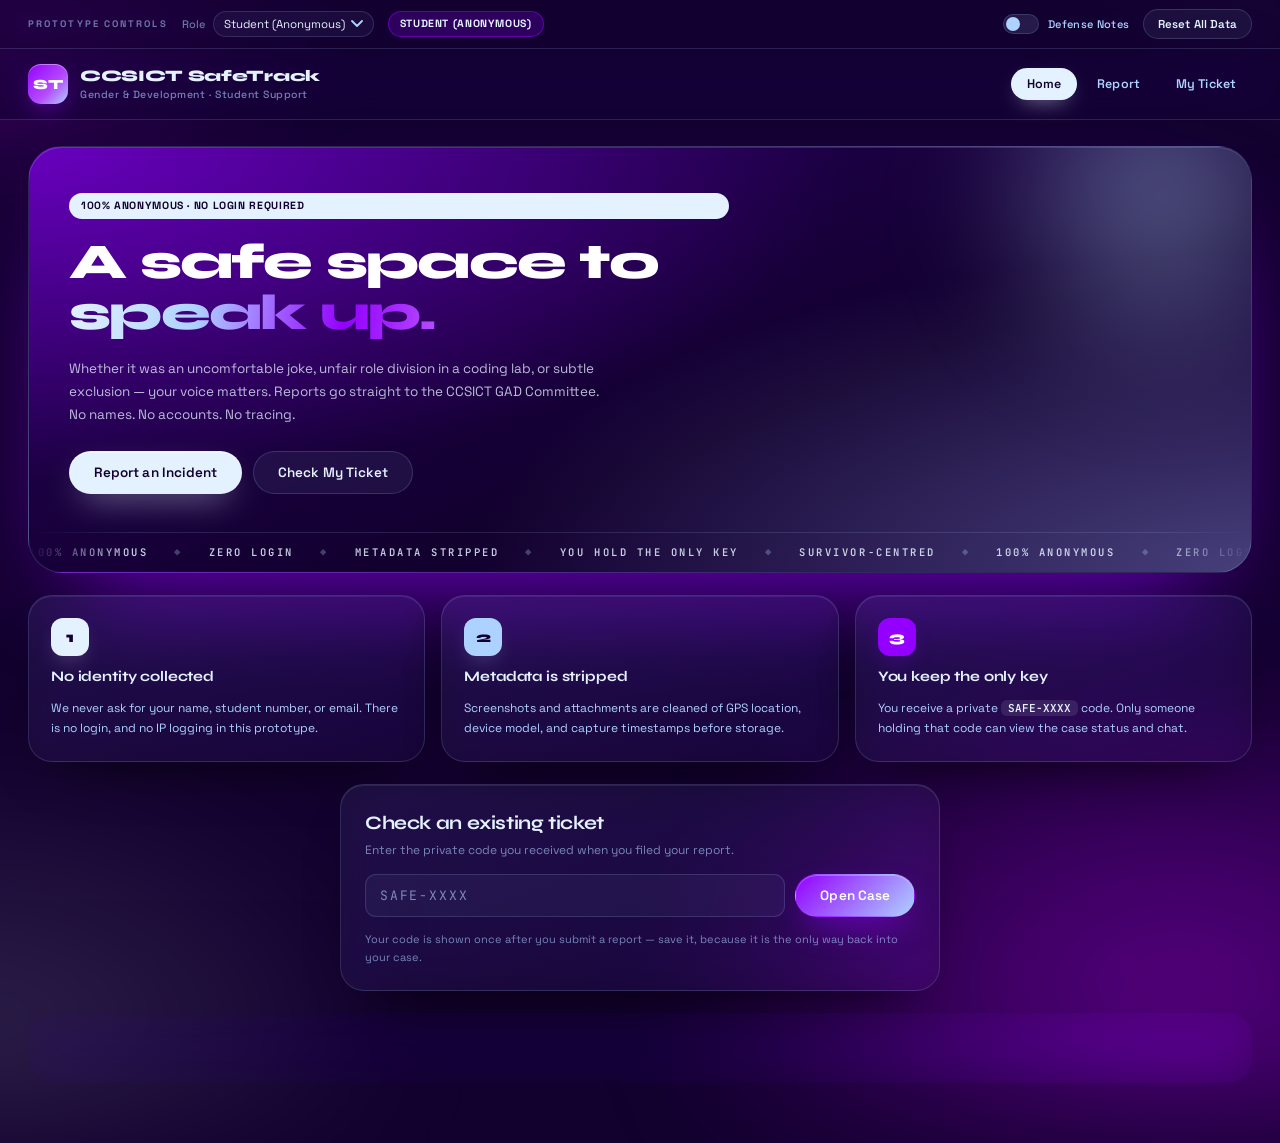
==== index.html @ 14eabfcb "Add files via upload" ====
<!DOCTYPE html>
<html lang="en">
<head>
<meta charset="UTF-8" />
<meta name="viewport" content="width=device-width, initial-scale=1.0" />
<title>CCSICT SafeTrack — Anonymous Reporting &amp; Support Portal</title>

<link rel="preconnect" href="https://fonts.googleapis.com">
<link rel="preconnect" href="https://fonts.gstatic.com" crossorigin>
<link href="https://fonts.googleapis.com/css2?family=Syne:wght@600;700;800&family=Space+Grotesk:wght@300;400;500;600;700&family=JetBrains+Mono:wght@400;600&display=swap" rel="stylesheet">

<style>
/* ============================================================
   00 · TOKENS  —  #27005D / #9400FF / #AED2FF / #E4F1FF
============================================================ */
:root{
  --void:#12002e;              /* deepest (derived from #27005D) */
  --void-2:#1a0042;
  --void-3:#27005D;            /* given deep purple */

  --glass:rgba(174,210,255,.05);
  --glass-2:rgba(174,210,255,.10);

  --stroke:rgba(174,210,255,.16);
  --stroke-2:rgba(174,210,255,.30);

  --ink:#E4F1FF;
  --ink-2:#AED2FF;
  --ink-3:rgba(174,210,255,.62);

  --violet:#9400FF;
  --violet-soft:#b54dff;
  --violet-soft-2:#d4a3ff;
  --violet-deep:#27005D;
  --blue:#AED2FF;
  --ice:#E4F1FF;

  --amber:#b54dff;
  --rose:#ff5c9d;
  --mint:#AED2FF;
  --lime:#E4F1FF;
  --cyan:#AED2FF;
  --pink:#b54dff;

  --r-xl:34px;
  --r-lg:24px;
  --r-md:16px;
  --r-sm:11px;

  --font-display:"Syne", system-ui, sans-serif;
  --font-ui:"Space Grotesk", system-ui, -apple-system, sans-serif;
  --font-mono:"JetBrains Mono", ui-monospace, monospace;

  --ease:cubic-bezier(.2,.9,.3,1.15);
}

/* ============================================================
   01 · RESET
============================================================ */
*,*::before,*::after{ box-sizing:border-box; }
html{ -webkit-text-size-adjust:100%; scroll-behavior:smooth; }
body{
  margin:0;
  min-height:100vh;
  display:flex;
  flex-direction:column;
  font-family:var(--font-ui);
  font-size:15px;
  line-height:1.5;
  color:var(--ink);
  background:var(--void);
  overflow-x:hidden;
  -webkit-font-smoothing:antialiased;
  text-rendering:optimizeLegibility;
}
button{ font-family:inherit; }
img,svg{ display:block; max-width:100%; }
.hidden{ display:none !important; }

/* ============================================================
   02 · LIVING BACKGROUND
============================================================ */
body::before{
  content:"";
  position:fixed; inset:-25%; z-index:0; pointer-events:none;
  background:
    radial-gradient(38% 34% at 12% 10%, rgba(148,0,255,.55),  transparent 62%),
    radial-gradient(34% 30% at 88% 4%,  rgba(174,210,255,.28), transparent 62%),
    radial-gradient(42% 38% at 78% 90%, rgba(148,0,255,.42),  transparent 64%),
    radial-gradient(36% 34% at 16% 94%, rgba(228,241,255,.14), transparent 62%);
  filter:blur(64px) saturate(145%);
  animation:aurora 30s ease-in-out infinite alternate;
}
@keyframes aurora{
  0%   { transform:translate3d(0,0,0) scale(1); }
  50%  { transform:translate3d(-3%,2%,0) scale(1.08); }
  100% { transform:translate3d(3%,-3%,0) scale(1.04); }
}
body::after{
  content:"";
  position:fixed; inset:0; z-index:0; pointer-events:none;
  opacity:.05; mix-blend-mode:overlay;
  background-image:url("data:image/svg+xml,%3Csvg xmlns='http://www.w3.org/2000/svg' width='220' height='220'%3E%3Cfilter id='n'%3E%3CfeTurbulence type='fractalNoise' baseFrequency='0.82' numOctaves='3' stitchTiles='stitch'/%3E%3C/filter%3E%3Crect width='100%25' height='100%25' filter='url(%23n)'/%3E%3C/svg%3E");
}
.proto-bar, .topbar, .shell, .modal, .toast{ position:relative; z-index:1; }

/* ============================================================
   03 · TYPE
============================================================ */
h1,h2,h3,h4{ margin:0; font-family:var(--font-display); font-weight:700; letter-spacing:-.02em; }
p{ margin:0; }
.eyebrow{
  display:block;
  font-size:10px; font-weight:700;
  letter-spacing:.22em; text-transform:uppercase;
  color:var(--ink-3);
}
.grad-text{
  background:linear-gradient(100deg, #E4F1FF, #AED2FF 35%, #9400FF 75%, #b54dff);
  -webkit-background-clip:text; background-clip:text; color:transparent;
}
.mono{ font-family:var(--font-mono); }

/* ============================================================
   04 · PILLS / BADGES
============================================================ */
.pill{
  display:inline-flex; align-items:center; gap:6px;
  padding:4px 11px; border-radius:999px;
  font-size:10.5px; font-weight:700; letter-spacing:.06em;
  text-transform:uppercase; white-space:nowrap;
  border:1px solid transparent;
}
.pill-violet{ color:#E4F1FF; background:rgba(148,0,255,.22); border-color:rgba(148,0,255,.5); }
.pill-cyan  { color:#12002e; background:#AED2FF; }
.pill-pink  { color:#fff;    background:#9400FF; }
.pill-lime  { color:#12002e; background:#E4F1FF; }
.pill-glass { color:#AED2FF; background:rgba(174,210,255,.08); border-color:rgba(174,210,255,.18); }

.badge{
  display:inline-flex; align-items:center;
  padding:4px 12px; border-radius:999px;
  font-size:11px; font-weight:700; letter-spacing:.04em;
  border:1px solid transparent; white-space:nowrap;
}
.badge-mute  { color:#AED2FF; background:rgba(174,210,255,.10); border-color:rgba(174,210,255,.22); }
.badge-amber { color:#fff;    background:#9400FF; }
.badge-mint  { color:#12002e; background:#AED2FF; }

/* ============================================================
   05 · BUTTONS
============================================================ */
.btn{
  display:inline-flex; align-items:center; justify-content:center; gap:8px;
  border:1px solid transparent; border-radius:999px;
  padding:12px 24px;
  font-family:var(--font-ui);
  font-size:13.5px; font-weight:600; letter-spacing:.005em;
  cursor:pointer; text-decoration:none;
  transition:transform .18s var(--ease), box-shadow .22s ease, background .22s ease, border-color .22s ease, color .22s ease;
  -webkit-tap-highlight-color:transparent;
}
.btn:hover{ transform:translateY(-2px); }
.btn:active{ transform:translateY(0) scale(.98); }
.btn:focus-visible{ outline:2px solid #AED2FF; outline-offset:3px; }

.btn-primary{
  background:linear-gradient(135deg, #9400FF, #AED2FF);
  color:#fff;
  box-shadow:0 14px 34px -12px rgba(148,0,255,.85), inset 0 1px 0 rgba(255,255,255,.28);
}
.btn-primary:hover{
  box-shadow:0 20px 46px -14px rgba(148,0,255,1), inset 0 1px 0 rgba(255,255,255,.32);
}

.btn-lime{
  background:#E4F1FF; color:#12002e;
  box-shadow:0 14px 34px -12px rgba(228,241,255,.55), inset 0 1px 0 rgba(255,255,255,.5);
}
.btn-lime:hover{ box-shadow:0 20px 46px -14px rgba(228,241,255,.75); }

.btn-glass{
  background:rgba(174,210,255,.07);
  border-color:rgba(174,210,255,.18);
  color:#E4F1FF;
  backdrop-filter:blur(12px);
}
.btn-glass:hover{ background:rgba(174,210,255,.13); border-color:rgba(174,210,255,.32); }

.btn-ghost{
  background:transparent; border-color:rgba(174,210,255,.18);
  color:#AED2FF;
}
.btn-ghost:hover{ color:#E4F1FF; border-color:rgba(174,210,255,.32); background:rgba(174,210,255,.05); }

.btn-xs{ padding:7px 14px; font-size:11.5px; }
.btn-block{ width:100%; }

/* ============================================================
   06 · FORM CONTROLS
============================================================ */
.sel, .input, textarea{
  width:100%;
  font-family:var(--font-ui);
  font-size:14px;
  color:var(--ink);
  background:rgba(174,210,255,.05);
  border:1px solid var(--stroke);
  border-radius:var(--r-sm);
  padding:12px 14px;
  transition:border-color .2s, box-shadow .2s, background .2s;
  appearance:none;
}
.sel{
  background-image:url("data:image/svg+xml,%3Csvg xmlns='http://www.w3.org/2000/svg' width='12' height='8' viewBox='0 0 12 8'%3E%3Cpath d='M1 1l5 5 5-5' stroke='%23AED2FF' stroke-width='1.8' fill='none' stroke-linecap='round' stroke-linejoin='round'/%3E%3C/svg%3E");
  background-repeat:no-repeat;
  background-position:right 14px center;
  padding-right:38px;
  cursor:pointer;
}
.sel option, .sel optgroup{ background:#1a0042; color:var(--ink); }
.sel-sm{ padding:5px 28px 5px 10px; font-size:11.5px; border-radius:999px; background-position:right 10px center; }

.input:focus, .sel:focus, textarea:focus{
  outline:none;
  border-color:#AED2FF;
  background:rgba(174,210,255,.07);
  box-shadow:0 0 0 3px rgba(174,210,255,.15);
}
.input::placeholder, textarea::placeholder{ color:var(--ink-3); }
textarea{ resize:vertical; line-height:1.65; }
input[type="radio"], input[type="checkbox"]{ accent-color:#9400FF; }

.file-input{
  display:block; width:100%;
  font-size:12px; color:var(--ink-2);
  background:rgba(174,210,255,.04);
  border:1px dashed var(--stroke-2);
  border-radius:var(--r-sm);
  padding:10px;
  cursor:pointer;
  transition:border-color .2s, background .2s;
}
.file-input:hover{ border-color:#AED2FF; background:rgba(174,210,255,.06); }
.file-input::file-selector-button{
  font-family:var(--font-ui);
  font-size:11.5px; font-weight:700;
  margin-right:12px;
  padding:8px 14px;
  border:none; border-radius:999px;
  background:linear-gradient(120deg, #9400FF, #b54dff);
  color:#fff; cursor:pointer;
  transition:filter .2s;
}
.file-input::file-selector-button:hover{ filter:brightness(1.15); }

/* Switch */
.switch{ display:inline-flex; align-items:center; gap:9px; cursor:pointer; user-select:none; }
.switch input{ position:absolute; opacity:0; width:0; height:0; }
.switch-track{
  position:relative; width:36px; height:20px; border-radius:999px;
  background:rgba(174,210,255,.12);
  border:1px solid var(--stroke);
  transition:background .22s, border-color .22s;
  flex:none;
}
.switch-dot{
  position:absolute; top:2px; left:2px; width:14px; height:14px;
  border-radius:50%; background:#AED2FF;
  transition:transform .24s var(--ease), background .22s;
}
.switch input:checked + .switch-track{
  background:linear-gradient(90deg, #9400FF, #b54dff);
  border-color:transparent;
}
.switch input:checked + .switch-track .switch-dot{ transform:translateX(16px); background:#fff; }
.switch input:focus-visible + .switch-track{ outline:2px solid #AED2FF; outline-offset:2px; }
.switch-label{ font-size:11px; font-weight:500; color:var(--ink-2); letter-spacing:.03em; }

/* ============================================================
   07 · PROTOTYPE CONTROL BAR
============================================================ */
.proto-bar{
  background:rgba(18,0,46,.75);
  backdrop-filter:blur(16px) saturate(140%);
  border-bottom:1px solid var(--stroke);
  z-index:60;
}
.proto-inner{
  max-width:1260px; margin:0 auto;
  padding:9px 18px;
  display:flex; flex-wrap:wrap; gap:14px;
  align-items:center; justify-content:space-between;
  font-size:11px;
}
.proto-left, .proto-right{ display:flex; align-items:center; gap:14px; flex-wrap:wrap; }
.proto-title{
  font-size:9.5px; font-weight:700; letter-spacing:.22em;
  text-transform:uppercase; color:rgba(174,210,255,.55);
}
.proto-field{ display:flex; align-items:center; gap:8px; }
.proto-field > span{ color:rgba(174,210,255,.55); font-weight:500; }

/* ============================================================
   08 · TOP BAR
============================================================ */
.topbar{
  position:sticky; top:0; z-index:50;
  background:rgba(18,0,46,.65);
  backdrop-filter:blur(22px) saturate(160%);
  border-bottom:1px solid var(--stroke);
}
.topbar-inner{
  max-width:1260px; margin:0 auto;
  padding:0 18px;
  height:70px;
  display:flex; align-items:center; justify-content:space-between; gap:16px;
}
.brand{
  display:flex; align-items:center; gap:12px;
  background:none; border:none; padding:0; cursor:pointer;
  color:inherit; text-align:left;
}
.brand-mark{
  width:40px; height:40px; flex:none;
  display:grid; place-items:center;
  border-radius:13px;
  background:linear-gradient(135deg, #9400FF, #b54dff 60%, #AED2FF);
  color:#fff; font-family:var(--font-display); font-weight:800; font-size:14px;
  letter-spacing:.02em;
  box-shadow:0 10px 26px -10px rgba(148,0,255,.95), inset 0 1px 0 rgba(255,255,255,.4);
  transition:transform .28s var(--ease);
}
.brand:hover .brand-mark{ transform:rotate(-8deg) scale(1.06); }
.brand-name{
  display:block;
  font-family:var(--font-display);
  font-size:16px; font-weight:800; letter-spacing:-.02em;
  color:var(--ink);
  line-height:1.15;
}
.brand-sub{
  display:block;
  font-size:10.5px; font-weight:500; letter-spacing:.05em;
  color:var(--ink-3);
  margin-top:2px;
}

.nav{ display:flex; align-items:center; gap:4px; flex-wrap:wrap; }
.nav-tab{
  position:relative;
  padding:8px 16px;
  border:none; border-radius:999px;
  background:transparent;
  color:var(--ink-2);
  font-family:var(--font-ui);
  font-size:12.5px; font-weight:600; letter-spacing:.01em;
  cursor:pointer;
  transition:color .2s, background .2s;
}
.nav-tab:hover{ color:#E4F1FF; background:rgba(174,210,255,.08); }
.nav-tab.is-active{
  color:#12002e;
  background:#E4F1FF;
  box-shadow:0 8px 22px -10px rgba(228,241,255,.75);
}

/* ============================================================
   09 · SHELL
============================================================ */
.shell{
  flex:1;
  width:100%;
  max-width:1260px;
  margin:0 auto;
  padding:26px 18px 60px;
  display:flex; flex-direction:column; gap:22px;
}
.stack{ display:flex; flex-direction:column; gap:22px; }
.stack-sm{ display:flex; flex-direction:column; gap:14px; }
.grid-3{ display:grid; grid-template-columns:repeat(3,minmax(0,1fr)); gap:16px; }
.grid-2{ display:grid; grid-template-columns:repeat(2,minmax(0,1fr)); gap:16px; }
.grid-4{ display:grid; grid-template-columns:repeat(4,minmax(0,1fr)); gap:16px; }
.row-2{ display:grid; grid-template-columns:1fr 1fr; gap:10px; }
.narrow{ max-width:840px; width:100%; margin:0 auto; }
.center-narrow{ max-width:600px; width:100%; margin:0 auto; }

/* ============================================================
   10 · CARDS
============================================================ */
.card{
  position:relative;
  background:linear-gradient(160deg, rgba(174,210,255,.07), rgba(174,210,255,.02));
  border:1px solid var(--stroke);
  border-radius:var(--r-lg);
  padding:24px;
  backdrop-filter:blur(18px) saturate(130%);
  box-shadow:
    inset 0 1px 0 rgba(174,210,255,.10),
    0 26px 60px -34px rgba(0,0,0,.95);
  transition:border-color .25s, transform .25s var(--ease), box-shadow .25s;
}
.card:hover{ border-color:rgba(174,210,255,.24); }
.lift:hover{ transform:translateY(-5px); box-shadow:inset 0 1px 0 rgba(174,210,255,.14), 0 38px 80px -34px rgba(148,0,255,.5); }

.card-head{
  display:flex; align-items:flex-start; justify-content:space-between;
  gap:14px; flex-wrap:wrap;
  padding-bottom:16px;
  border-bottom:1px solid var(--stroke);
  margin-bottom:20px;
}
.card-title{ font-size:19px; font-weight:700; letter-spacing:-.02em; color:var(--ink); }
.card-sub{ font-size:12px; color:var(--ink-3); margin-top:4px; line-height:1.55; }

/* ============================================================
   11 · HERO
============================================================ */
.hero{
  position:relative;
  border-radius:var(--r-xl);
  padding:46px 40px 0;
  overflow:hidden;
  border:1px solid rgba(174,210,255,.18);
  background:
    radial-gradient(120% 140% at 0% 0%,    rgba(148,0,255,.60),  transparent 56%),
    radial-gradient(110% 130% at 100% 100%, rgba(174,210,255,.30), transparent 58%),
    linear-gradient(158deg, #27005D 0%, #12002e 62%, #1a0042 100%);
  box-shadow:
    0 44px 100px -46px rgba(148,0,255,.85),
    inset 0 1px 0 rgba(174,210,255,.18);
}
.hero::before{
  content:"";
  position:absolute; top:-160px; right:-120px;
  width:420px; height:420px; border-radius:50%;
  background:radial-gradient(circle, rgba(174,210,255,.45), transparent 68%);
  filter:blur(50px);
  pointer-events:none;
  animation:orb 14s ease-in-out infinite alternate;
}
@keyframes orb{
  0%{ transform:translate(0,0) scale(1); }
  100%{ transform:translate(-60px,50px) scale(1.25); }
}
.hero-inner{ position:relative; max-width:660px; display:flex; flex-direction:column; gap:18px; }
.hero-title{
  font-family:var(--font-display);
  font-size:clamp(28px, 4.4vw, 50px);
  font-weight:800;
  line-height:1.03;
  letter-spacing:-.035em;
  color:#fff;
}
.hero-lede{
  font-size:13.5px; line-height:1.7; color:rgba(228,241,255,.78);
  max-width:540px;
}
.hero-actions{ display:flex; flex-wrap:wrap; gap:11px; padding-top:6px; }

.ticker{
  position:relative;
  margin:38px -40px 0;
  padding:12px 0;
  border-top:1px solid rgba(174,210,255,.14);
  overflow:hidden;
  -webkit-mask-image:linear-gradient(90deg, transparent, #000 8%, #000 92%, transparent);
  mask-image:linear-gradient(90deg, transparent, #000 8%, #000 92%, transparent);
}
.ticker-track{
  display:flex; align-items:center; gap:26px;
  white-space:nowrap; width:max-content;
  font-family:var(--font-mono);
  font-size:10.5px; font-weight:600;
  letter-spacing:.24em; text-transform:uppercase;
  color:rgba(228,241,255,.85);
  animation:marquee 26s linear infinite;
}
.ticker-track span:nth-child(even){ color:rgba(174,210,255,.30); }
@keyframes marquee{ to{ transform:translateX(-50%); } }

/* ============================================================
   12 · PRIVACY PROMISE
============================================================ */
.promise{ display:flex; flex-direction:column; gap:10px; padding:22px; }
.promise-num{
  width:38px; height:38px; flex:none;
  display:grid; place-items:center;
  border-radius:12px;
  font-family:var(--font-display); font-size:15px; font-weight:800;
}
.promise:nth-child(1) .promise-num{ background:#E4F1FF; color:#12002e; box-shadow:0 10px 24px -12px rgba(228,241,255,.7); }
.promise:nth-child(2) .promise-num{ background:#AED2FF; color:#12002e; box-shadow:0 10px 24px -12px rgba(174,210,255,.75); }
.promise:nth-child(3) .promise-num{ background:#9400FF; color:#fff;    box-shadow:0 10px 24px -12px rgba(148,0,255,.9);  }
.promise h3{ font-size:14.5px; font-weight:700; letter-spacing:-.01em; }
.promise p{ font-size:12px; line-height:1.7; color:var(--ink-2); }

/* ============================================================
   13 · LOOKUP
============================================================ */
.lookup-row{ display:flex; gap:10px; }
.lookup-row .input{ flex:1; font-family:var(--font-mono); letter-spacing:.14em; text-transform:uppercase; font-size:13px; }
.hint{ font-size:11px; color:var(--ink-3); line-height:1.6; }

/* ============================================================
   14 · FORM SECTIONS
============================================================ */
.field{ display:flex; flex-direction:column; gap:8px; }
.field-label{
  font-size:10.5px; font-weight:700;
  letter-spacing:.16em; text-transform:uppercase;
  color:var(--ink-2);
}
.req{ color:#ff5c9d; }
.field-note{ font-size:11px; color:var(--ink-3); line-height:1.6; }

.pick-grid{ display:grid; grid-template-columns:repeat(3,minmax(0,1fr)); gap:11px; }
.pick{
  display:flex; flex-direction:column; gap:3px;
  padding:15px 14px;
  border:1px solid var(--stroke);
  border-radius:var(--r-md);
  background:rgba(174,210,255,.03);
  cursor:pointer;
  transition:border-color .2s, background .2s, box-shadow .2s, transform .2s var(--ease);
}
.pick:hover{ transform:translateY(-2px); border-color:rgba(174,210,255,.5); background:rgba(174,210,255,.06); }
.pick:has(input:checked){
  border-color:#AED2FF;
  background:rgba(174,210,255,.10);
  box-shadow:0 0 0 3px rgba(174,210,255,.13);
}
.pick input{ margin:0 0 6px; }
.pick strong{ font-size:12.5px; font-weight:600; color:var(--ink); }
.pick small{ font-size:11px; color:var(--ink-3); line-height:1.45; }

.note-box{
  background:rgba(174,210,255,.04);
  border:1px solid var(--stroke);
  border-radius:var(--r-md);
  padding:14px 16px;
  font-size:11.5px;
  line-height:1.7;
  color:var(--ink-2);
}
.note-box code, .code-chip{
  font-family:var(--font-mono);
  font-weight:600;
  color:#E4F1FF;
  background:rgba(228,241,255,.10);
  padding:1px 7px;
  border-radius:6px;
  font-size:11px;
}

.strip-ok{
  margin-top:12px;
  padding:13px 15px;
  border-radius:var(--r-md);
  background:rgba(174,210,255,.08);
  border:1px solid rgba(174,210,255,.32);
  font-size:11.5px;
  line-height:1.65;
  color:#D6E7FF;
}
.strip-ok strong{ color:#E4F1FF; }

/* ============================================================
   15 · CASE RECEIPT
============================================================ */
.case-head-top{
  display:flex; align-items:flex-start; justify-content:space-between;
  gap:16px; flex-wrap:wrap;
  padding-bottom:18px;
  border-bottom:1px solid var(--stroke);
}
.ticket-code{
  display:block;
  font-family:var(--font-mono);
  font-size:clamp(22px, 3.2vw, 30px);
  font-weight:600;
  letter-spacing:.10em;
  margin-top:5px;
  background:linear-gradient(100deg, #E4F1FF, #AED2FF, #9400FF);
  -webkit-background-clip:text; background-clip:text; color:transparent;
}
.ticket-date{ display:block; font-size:11px; color:var(--ink-3); margin-top:6px; letter-spacing:.04em; }

.timeline{ display:flex; align-items:center; padding:22px 0 4px; }
.tl-step{ display:flex; flex-direction:column; align-items:center; gap:7px; min-width:70px; }
.tl-dot{
  width:30px; height:30px; border-radius:50%;
  display:grid; place-items:center;
  font-size:11px; font-weight:700;
  background:rgba(174,210,255,.06);
  border:1px solid rgba(174,210,255,.18);
  color:rgba(174,210,255,.55);
  transition:all .3s var(--ease);
}
.tl-step.done .tl-dot{
  background:linear-gradient(135deg, #9400FF, #b54dff);
  border-color:transparent; color:#fff;
  box-shadow:0 0 22px rgba(148,0,255,.75);
}
.tl-label{ font-size:10.5px; font-weight:600; letter-spacing:.05em; color:var(--ink-3); }
.tl-step.done .tl-label{ color:var(--ink); }
.tl-line{ flex:1; height:2px; margin:0 8px; border-radius:2px; background:rgba(174,210,255,.12); }

.detail-grid{ display:grid; grid-template-columns:repeat(3,minmax(0,1fr)); gap:16px; }
.detail-item span:first-child{
  display:block; font-size:10px; font-weight:700;
  letter-spacing:.14em; text-transform:uppercase; color:var(--ink-3);
  margin-bottom:4px;
}
.detail-item span:last-child{ font-size:12.5px; font-weight:500; color:var(--ink); }

.narrative{
  font-size:12.5px; line-height:1.75; color:var(--ink-2);
  background:rgba(174,210,255,.04);
  border:1px solid rgba(174,210,255,.14);
  border-radius:var(--r-md);
  padding:15px 16px;
  white-space:pre-wrap;
  word-break:break-word;
}

/* ============================================================
   16 · CHAT
============================================================ */
.chat-scroll{ display:flex; flex-direction:column; gap:9px; max-height:340px; overflow-y:auto; padding-right:6px; }
.msg{ display:flex; }
.msg-gad{ justify-content:flex-start; }
.msg-me{ justify-content:flex-end; }
.bubble{
  max-width:82%;
  display:flex; flex-direction:column; gap:3px;
  padding:10px 14px;
  border-radius:17px;
  font-size:12.5px; line-height:1.6;
}
.msg-gad .bubble{
  background:rgba(174,210,255,.06);
  border:1px solid rgba(174,210,255,.18);
  border-bottom-left-radius:5px;
  color:var(--ink);
}
.msg-me .bubble{
  background:linear-gradient(135deg, #9400FF, #b54dff);
  color:#fff;
  border-bottom-right-radius:5px;
  box-shadow:0 14px 32px -16px rgba(148,0,255,.9);
}
.msg-meta{
  font-size:9.5px; font-weight:700;
  letter-spacing:.10em; text-transform:uppercase;
  opacity:.6;
}
.msg-text{ white-space:pre-wrap; word-break:break-word; }
.chat-empty{ text-align:center; font-size:12px; color:rgba(174,210,255,.55); padding:26px 0; }
.chat-bar{ display:flex; gap:9px; padding-top:4px; }

/* ============================================================
   17 · KPI
============================================================ */
.kpi{
  position:relative;
  padding:20px;
  border-radius:var(--r-lg);
  border:1px solid var(--stroke);
  background:linear-gradient(160deg, rgba(174,210,255,.07), rgba(174,210,255,.02));
  backdrop-filter:blur(16px);
  box-shadow:inset 0 1px 0 rgba(174,210,255,.10);
  overflow:hidden;
  transition:transform .25s var(--ease), border-color .25s;
}
.kpi:hover{ transform:translateY(-4px); border-color:rgba(174,210,255,.26); }
.kpi::after{
  content:""; position:absolute; right:-40px; bottom:-40px;
  width:110px; height:110px; border-radius:50%;
  background:currentColor; opacity:.10; filter:blur(28px);
}
.kpi-label{
  display:block;
  font-size:9.5px; font-weight:700;
  letter-spacing:.18em; text-transform:uppercase;
  color:var(--ink-3);
}
.kpi-value{
  display:block;
  font-family:var(--font-display);
  font-size:34px; font-weight:800;
  line-height:1.05;
  letter-spacing:-.03em;
  margin-top:8px;
  color:var(--ink);
}
.kpi-sub{ display:block; font-size:11px; color:var(--ink-3); margin-top:7px; line-height:1.45; }
.kpi.tone-amber  { color:#b54dff; }
.kpi.tone-mint   { color:#AED2FF; }
.kpi.tone-violet { color:#9400FF; }
.kpi.tone-lime   { color:#E4F1FF; }
.kpi.tone-amber  .kpi-value{ color:#d4a3ff; }
.kpi.tone-mint   .kpi-value{ color:#AED2FF; }
.kpi.tone-violet .kpi-value{ color:#d4a3ff; }
.kpi.tone-lime   .kpi-value{ color:#E4F1FF; }

/* ============================================================
   18 · BARS
============================================================ */
.bar-row{ display:flex; flex-direction:column; gap:7px; }
.bar-head{ display:flex; align-items:baseline; justify-content:space-between; gap:14px; }
.bar-name{ font-size:12px; font-weight:600; color:var(--ink); }
.bar-val{ font-size:11px; color:var(--ink-3); white-space:nowrap; }
.bar-track{ width:100%; height:7px; border-radius:999px; background:rgba(174,210,255,.08); overflow:hidden; }
.bar-fill{
  height:100%; border-radius:999px;
  background:linear-gradient(90deg, #9400FF, #b54dff, #AED2FF);
  background-size:200% 100%;
  animation:shimmer 6s linear infinite;
  transition:width .5s var(--ease);
}
@keyframes shimmer{ to{ background-position:200% 0; } }

/* ============================================================
   19 · TABLES
============================================================ */
.tbl-wrap{ overflow-x:auto; border-radius:var(--r-md); }
.tbl{ width:100%; border-collapse:separate; border-spacing:0; font-size:12px; }
.tbl thead th{
  font-size:9.5px; font-weight:700;
  letter-spacing:.16em; text-transform:uppercase;
  color:var(--ink-3);
  text-align:left;
  padding:11px 13px;
  border-bottom:1px solid var(--stroke);
  white-space:nowrap;
}
.tbl tbody td{
  padding:12px 13px;
  border-bottom:1px solid rgba(174,210,255,.08);
  color:var(--ink-2);
  vertical-align:middle;
}
.tbl tbody tr:last-child td{ border-bottom:none; }
.tbl tbody tr{ transition:background .18s; }
.tbl tbody tr:hover td{ background:rgba(174,210,255,.04); }
.tbl .td-id{ font-family:var(--font-mono); font-weight:600; color:#AED2FF; white-space:nowrap; }
.tbl .td-nowrap{ white-space:nowrap; }
.tbl .td-empty{ text-align:center; color:rgba(174,210,255,.55); padding:28px 0; font-size:12px; }
.link-btn{
  background:none; border:none; padding:0;
  font-family:var(--font-ui);
  font-size:11.5px; font-weight:700;
  color:#AED2FF;
  cursor:pointer;
  text-decoration:underline; text-underline-offset:3px;
  transition:color .18s;
}
.link-btn:hover{ color:#E4F1FF; }
.sel-mini{
  font-size:11px; padding:5px 26px 5px 9px;
  border-radius:999px; background-position:right 9px center;
}

/* ============================================================
   20 · KANBAN
============================================================ */
.kanban{ display:grid; grid-template-columns:repeat(3,minmax(0,1fr)); gap:14px; }
.kcol{
  display:flex; flex-direction:column; gap:10px;
  padding:13px;
  min-height:160px;
  border-radius:var(--r-md);
  border:1px solid rgba(174,210,255,.14);
  border-top:3px solid var(--ink-3);
  background:rgba(174,210,255,.03);
}
.kcol.k-new{ border-top-color:#AED2FF; }
.kcol.k-review{ border-top-color:#b54dff; }
.kcol.k-done{ border-top-color:#E4F1FF; }
.kcol-head{ display:flex; align-items:center; justify-content:space-between; gap:8px; }
.kcol-name{ font-size:11.5px; font-weight:700; letter-spacing:.06em; text-transform:uppercase; color:var(--ink-2); }
.kcol-count{
  font-size:10px; font-weight:700;
  padding:2px 9px; border-radius:999px;
  background:rgba(174,210,255,.08);
  border:1px solid rgba(174,210,255,.18);
  color:rgba(174,210,255,.7);
}
.kcol-empty{ font-size:11px; color:rgba(174,210,255,.5); text-align:center; padding:18px 0; font-style:italic; }

.kcard{
  display:flex; flex-direction:column; gap:6px;
  padding:12px;
  border-radius:13px;
  border:1px solid rgba(174,210,255,.15);
  background:rgba(174,210,255,.06);
  transition:transform .2s var(--ease), border-color .2s, background .2s;
}
.kcard:hover{ transform:translateY(-2px); border-color:rgba(174,210,255,.28); background:rgba(174,210,255,.10); }
.kcard-top{ display:flex; align-items:center; justify-content:space-between; gap:8px; }
.kcard-id{
  background:none; border:none; padding:0; cursor:pointer;
  font-family:var(--font-mono); font-size:11.5px; font-weight:600;
  color:#AED2FF;
  transition:color .18s;
}
.kcard-id:hover{ color:#E4F1FF; }
.kcard-date{ font-size:10px; color:var(--ink-3); white-space:nowrap; }
.kcard-cat{ font-size:11.5px; font-weight:600; color:var(--ink); line-height:1.35; }
.kcard-meta{ font-size:10px; color:var(--ink-3); letter-spacing:.03em; }
.kcard-actions{ display:flex; flex-wrap:wrap; gap:5px; padding-top:4px; }
.kbtn{
  font-size:10px; font-weight:700;
  padding:5px 10px; border-radius:999px;
  border:1px solid rgba(174,210,255,.18);
  background:rgba(174,210,255,.07);
  color:#AED2FF;
  cursor:pointer;
  transition:all .18s;
}
.kbtn:hover{ background:rgba(174,210,255,.14); color:#E4F1FF; transform:translateY(-1px); }
.kbtn-amber{ color:#fff; background:#9400FF; border-color:transparent; }
.kbtn-amber:hover{ filter:brightness(1.1); color:#fff; }
.kbtn-mint{ color:#12002e; background:#AED2FF; border-color:transparent; }
.kbtn-mint:hover{ filter:brightness(1.1); color:#12002e; }

/* ============================================================
   21 · PRIVACY SHIELD
============================================================ */
.shield{
  text-align:center;
  padding:38px 26px;
  border-radius:var(--r-lg);
  border:1px solid rgba(148,0,255,.4);
  background:
    radial-gradient(90% 120% at 50% 0%, rgba(148,0,255,.28), transparent 62%),
    rgba(18,0,46,.7);
  display:flex; flex-direction:column; align-items:center; gap:12px;
}
.shield-icon{
  width:52px; height:52px; border-radius:16px;
  display:grid; place-items:center;
  font-size:22px;
  background:linear-gradient(135deg, #9400FF, #b54dff);
  box-shadow:0 16px 40px -16px rgba(148,0,255,.95);
}
.shield h3{ font-size:16px; color:#fff; }
.shield p{ font-size:12px; line-height:1.75; color:var(--ink-2); max-width:460px; }

/* ============================================================
   22 · DENIED / EMPTY STATES
============================================================ */
.state{
  text-align:center;
  padding:44px 26px;
  display:flex; flex-direction:column; align-items:center; gap:12px;
}
.state-icon{
  width:52px; height:52px; border-radius:50%;
  display:grid; place-items:center;
  font-size:20px; font-weight:800;
  background:rgba(255,92,157,.16);
  border:1px solid rgba(255,92,157,.45);
  color:#ff8dba;
}
.state h2{ font-size:19px; color:var(--ink); }
.state p{ font-size:12.5px; line-height:1.7; color:var(--ink-2); max-width:420px; }

/* ============================================================
   23 · DEFENSE NOTES
============================================================ */
.defense-note{ display:none; }
body.show-defense .defense-note{
  display:block;
  padding:18px 20px;
  border-radius:var(--r-md);
  border:1px solid rgba(174,210,255,.32);
  background:rgba(174,210,255,.07);
  font-size:11.5px;
  line-height:1.75;
  color:#D6E7FF;
  animation:fadeUp .3s var(--ease);
}
.defense-note p:first-child{
  font-size:9.5px; font-weight:800;
  letter-spacing:.18em; text-transform:uppercase;
  color:#AED2FF;
  margin-bottom:7px;
}
.defense-note em{ color:#fff; font-style:italic; }
.defense-note .mono{ color:#E4F1FF; }

/* ============================================================
   24 · POLICY ACCORDION
============================================================ */
.policy summary{
  display:flex; align-items:center; justify-content:space-between; gap:14px;
  list-style:none; cursor:pointer;
  font-size:13.5px; font-weight:600;
  color:var(--ink);
}
.policy summary::-webkit-details-marker{ display:none; }
.policy summary::after{
  content:"";
  width:9px; height:9px; flex:none;
  border-right:2px solid var(--ink-3);
  border-bottom:2px solid var(--ink-3);
  transform:rotate(45deg);
  transition:transform .25s var(--ease), border-color .2s;
}
.policy[open] summary::after{ transform:rotate(-135deg); border-color:#E4F1FF; }
.policy-body{
  padding-top:16px; margin-top:16px;
  border-top:1px solid var(--stroke);
  display:flex; flex-direction:column; gap:10px;
  font-size:12px; line-height:1.75; color:var(--ink-2);
}

/* ============================================================
   25 · MODAL
============================================================ */
.modal{
  position:fixed; inset:0; z-index:110;
  display:flex; align-items:center; justify-content:center;
  padding:18px;
  background:rgba(10,0,30,.72);
  backdrop-filter:blur(10px);
  animation:fadeIn .2s ease;
}
.modal-card{
  width:100%; max-width:380px;
  padding:28px 24px;
  border-radius:26px;
  border:1px solid rgba(174,210,255,.22);
  background:linear-gradient(160deg, #27005D, #12002e);
  box-shadow:0 40px 90px -30px rgba(0,0,0,1), inset 0 1px 0 rgba(174,210,255,.14);
  display:flex; flex-direction:column; gap:16px;
  animation:popIn .28s var(--ease);
}
.modal-icon{
  width:48px; height:48px; border-radius:15px; margin:0 auto;
  display:grid; place-items:center; font-size:20px;
  background:linear-gradient(135deg, #9400FF, #b54dff);
  box-shadow:0 16px 40px -16px rgba(148,0,255,.9);
}
.modal-title{ font-size:17px; text-align:center; color:#fff; }
.modal-sub{ font-size:12px; text-align:center; color:var(--ink-3); margin-top:5px; }
.modal-error{ font-size:11.5px; color:#ff5c9d; text-align:center; }

/* ============================================================
   26 · TOAST
============================================================ */
.toast{
  position:fixed; left:50%; bottom:26px;
  transform:translateX(-50%);
  z-index:130;
  max-width:min(92vw, 460px);
  padding:12px 20px;
  border-radius:999px;
  border:1px solid rgba(228,241,255,.35);
  background:rgba(18,0,46,.95);
  backdrop-filter:blur(16px);
  color:var(--ink);
  font-size:12px; font-weight:500; line-height:1.4;
  text-align:center;
  box-shadow:0 24px 60px -20px rgba(0,0,0,1), 0 0 0 4px rgba(228,241,255,.08);
  animation:toastIn .3s var(--ease);
}

/* ============================================================
   27 · VIEW TRANSITION
============================================================ */
.view{ animation:fadeUp .28s var(--ease); }
@keyframes fadeUp{ from{ opacity:0; transform:translateY(10px); } to{ opacity:1; transform:none; } }
@keyframes fadeIn{ from{ opacity:0; } to{ opacity:1; } }
@keyframes popIn{ from{ opacity:0; transform:translateY(14px) scale(.96); } to{ opacity:1; transform:none; } }
@keyframes toastIn{ from{ opacity:0; transform:translate(-50%,16px); } to{ opacity:1; transform:translate(-50%,0); } }

/* ============================================================
   28 · SCROLLBARS
============================================================ */
.scroll-thin::-webkit-scrollbar{ width:7px; height:7px; }
.scroll-thin::-webkit-scrollbar-track{ background:transparent; }
.scroll-thin::-webkit-scrollbar-thumb{ background:rgba(174,210,255,.18); border-radius:999px; }
.scroll-thin::-webkit-scrollbar-thumb:hover{ background:rgba(174,210,255,.5); }
* { scrollbar-width:thin; scrollbar-color:rgba(174,210,255,.18) transparent; }

/* ============================================================
   29 · RESPONSIVE
============================================================ */
@media (max-width: 980px){
  .grid-4{ grid-template-columns:repeat(2,minmax(0,1fr)); }
  .grid-3{ grid-template-columns:1fr; }
  .detail-grid{ grid-template-columns:repeat(2,minmax(0,1fr)); }
  .kanban{ grid-template-columns:1fr; }
}
@media (max-width: 720px){
  .hero{ padding:32px 22px 0; border-radius:26px; }
  .ticker{ margin:30px -22px 0; }
  .topbar-inner{ height:auto; padding:12px 16px; flex-wrap:wrap; }
  .nav{ width:100%; }
  .nav-tab{ flex:1; text-align:center; padding:9px 10px; font-size:12px; }
  .grid-2, .row-2, .pick-grid{ grid-template-columns:1fr; }
  .shell{ padding:18px 14px 46px; }
  .card{ padding:18px; border-radius:20px; }
  .detail-grid{ grid-template-columns:1fr; }
  .lookup-row, .chat-bar{ flex-direction:column; }
  .kpi-value{ font-size:28px; }
  .brand-sub{ display:none; }
}
@media (max-width: 460px){
  .grid-4{ grid-template-columns:1fr; }
  .proto-inner{ font-size:10.5px; }
}

/* ============================================================
   30 · ACCESSIBILITY
============================================================ */
@media (prefers-reduced-motion: reduce){
  *, *::before, *::after{
    animation-duration:.001ms !important;
    animation-iteration-count:1 !important;
    transition-duration:.001ms !important;
  }
  body::before{ animation:none; }
}
::selection{ background:rgba(228,241,255,.3); color:#12002e; }
</style>
</head>

<body>

<!-- PROTOTYPE CONTROL BAR -->
<div class="proto-bar">
  <div class="proto-inner">
    <div class="proto-left">
      <span class="proto-title">Prototype Controls</span>
      <label class="proto-field">
        <span>Role</span>
        <select id="roleSelect" class="sel sel-sm" onchange="requestRoleSwitch(this.value)">
          <option value="student">Student (Anonymous)</option>
          <option value="gad">GAD Coordinator</option>
          <option value="admin">College Admin</option>
        </select>
      </label>
      <span id="roleBadge" class="pill pill-violet">Student (Anonymous)</span>
    </div>

    <div class="proto-right">
      <label class="switch">
        <input type="checkbox" id="defenseToggle" onchange="toggleDefenseNotes(this.checked)" />
        <span class="switch-track"><span class="switch-dot"></span></span>
        <span class="switch-label">Defense Notes</span>
      </label>
      <button onclick="resetDemoData()" class="btn btn-xs btn-glass">Reset All Data</button>
    </div>
  </div>
</div>

<!-- TOP NAVIGATION -->
<header class="topbar">
  <div class="topbar-inner">
    <button onclick="goRoleHome()" class="brand">
      <span class="brand-mark">ST</span>
      <span class="brand-text">
        <span class="brand-name">CCSICT SafeTrack</span>
        <span class="brand-sub">Gender &amp; Development · Student Support</span>
      </span>
    </button>

    <nav class="nav">
      <button onclick="go('wf01')" id="tab-wf01" class="nav-tab">Home</button>
      <button onclick="go('wf02')" id="tab-report" class="nav-tab">Report</button>
      <button onclick="go('wf04')" id="tab-wf04" class="nav-tab">My Ticket</button>
      <button onclick="go('wf05')" id="tab-wf05" class="nav-tab hidden">Staff Dashboard</button>
    </nav>
  </div>
</header>

<main class="shell">

  <!-- WF01 -->
  <section id="view-wf01" class="view hidden stack">
    <div class="hero">
      <div class="hero-inner">
        <span class="pill pill-lime">100% Anonymous · No Login Required</span>
        <h1 class="hero-title">
          A safe space to<br />
          <span class="grad-text">speak up.</span>
        </h1>
        <p class="hero-lede">
          Whether it was an uncomfortable joke, unfair role division in a coding lab,
          or subtle exclusion — your voice matters. Reports go straight to the CCSICT
          GAD Committee. No names. No accounts. No tracing.
        </p>
        <div class="hero-actions">
          <button onclick="go('wf02')" class="btn btn-lime">Report an Incident</button>
          <button onclick="document.getElementById('wf01LookupInput').focus()" class="btn btn-glass">Check My Ticket</button>
        </div>
      </div>

      <div class="ticker" aria-hidden="true">
        <div class="ticker-track">
          <span>100% anonymous</span><span>◆</span>
          <span>zero login</span><span>◆</span>
          <span>metadata stripped</span><span>◆</span>
          <span>you hold the only key</span><span>◆</span>
          <span>survivor-centred</span><span>◆</span>
          <span>100% anonymous</span><span>◆</span>
          <span>zero login</span><span>◆</span>
          <span>metadata stripped</span><span>◆</span>
          <span>you hold the only key</span><span>◆</span>
          <span>survivor-centred</span><span>◆</span>
        </div>
      </div>
    </div>

    <div class="grid-3">
      <div class="card promise lift">
        <div class="promise-num">1</div>
        <h3>No identity collected</h3>
        <p>We never ask for your name, student number, or email. There is no login, and no IP logging in this prototype.</p>
      </div>
      <div class="card promise lift">
        <div class="promise-num">2</div>
        <h3>Metadata is stripped</h3>
        <p>Screenshots and attachments are cleaned of GPS location, device model, and capture timestamps before storage.</p>
      </div>
      <div class="card promise lift">
        <div class="promise-num">3</div>
        <h3>You keep the only key</h3>
        <p>You receive a private <span class="code-chip">SAFE-XXXX</span> code. Only someone holding that code can view the case status and chat.</p>
      </div>
    </div>

    <div class="card center-narrow stack-sm">
      <div>
        <h2 class="card-title">Check an existing ticket</h2>
        <p class="card-sub">Enter the private code you received when you filed your report.</p>
      </div>
      <div class="lookup-row">
        <input id="wf01LookupInput" type="text" placeholder="SAFE-XXXX" class="input" />
        <button onclick="lookupTicket(document.getElementById('wf01LookupInput').value)" class="btn btn-primary">Open Case</button>
      </div>
      <p class="hint">Your code is shown once after you submit a report — save it, because it is the only way back into your case.</p>
    </div>

    <div class="defense-note narrow">
      <p>Defense Note — WF01 Entry &amp; Privacy Guarantee</p>
      <p>This screen operationalises the anonymity principle of RA 11313 (Safe Spaces Act) and the Data Privacy Act of 2012 (RA 10173): the system collects the <em>minimum</em> necessary personal data — in fact, none. Identity is replaced by a bearer-token-style case code, so the burden of confidentiality is structural rather than merely procedural.</p>
    </div>
  </section>

  <!-- WF02 -->
  <section id="view-wf02" class="view hidden">
    <div class="narrow stack">
      <div class="card stack">
        <div class="card-head">
          <div>
            <h2 class="card-title">Tell us what happened</h2>
            <p class="card-sub">Step 1 of 2 — the basics. Nothing here can identify you.</p>
          </div>
          <span class="pill pill-violet">Step 1 / 2</span>
        </div>

        <div class="field">
          <label class="field-label" for="w2Category">Type of incident / behavior <span class="req">*</span></label>
          <select id="w2Category" class="sel">
            <option value="">Select category…</option>
            <option value="Gender Microaggression / Teasing">Gender Microaggression / Inappropriate Teasing</option>
            <option value="Task Stereotyping (Lab/Projects)">Task Stereotyping in Lab/Projects (e.g., restricted from programming tasks)</option>
            <option value="Verbal Harassment / Slurs">Verbal Harassment or Disrespectful Remarks</option>
            <option value="Exclusion from Activities">Exclusion from recitations, peer study groups, or activities</option>
            <option value="Other Equity Concern">Other unfair or biased treatment</option>
          </select>
        </div>

        <div class="field">
          <label class="field-label">How did the behavior seem to you? <span class="req">*</span></label>
          <p class="field-note">This is not about blame. It feeds the committee's Unawareness Index so we know where to focus awareness workshops.</p>
          <div class="pick-grid" id="intentGrid">
            <label class="pick">
              <input type="radio" name="w2Intent" value="Unaware" />
              <strong>They probably didn't realise</strong>
              <small>Unintentional / lack of awareness</small>
            </label>
            <label class="pick">
              <input type="radio" name="w2Intent" value="Intentional" />
              <strong>It seemed deliberate</strong>
              <small>Targeted or repeated on purpose</small>
            </label>
            <label class="pick">
              <input type="radio" name="w2Intent" value="Unsure" />
              <strong>I'm not sure</strong>
              <small>Hard to tell from where I stood</small>
            </label>
          </div>
        </div>

        <div class="grid-2">
          <div class="field">
            <label class="field-label" for="w2Cohort">Your section / program</label>
            <select id="w2Cohort" class="sel">
              <option value="BSIS">BS Information Systems (BSIS)</option>
              <option value="BSIT">BS Information Technology (BSIT)</option>
              <option value="BSCS">BS Computer Science (BSCS)</option>
              <option value="BSDSA">BS Data Science and Analytics (BSDSA)</option>
              <option value="BLIS">Bachelor of Library and Information Science (BLIS)</option>
            </select>
          </div>
          <div class="field">
            <label class="field-label" for="w2Location">Where did this occur?</label>
            <select id="w2Location" class="sel">
              <optgroup label="Classrooms">
                <option value="Room 1">Room 1</option>
                <option value="Room 2">Room 2</option>
                <option value="Room 3">Room 3</option>
                <option value="Room 4">Room 4</option>
                <option value="Room 5">Room 5</option>
                <option value="Room 6">Room 6</option>
              </optgroup>
              <optgroup label="Centrum Laboratories">
                <option value="Centrum Lab 1">Centrum Lab 1</option>
                <option value="Centrum Lab 2">Centrum Lab 2</option>
                <option value="Centrum Lab 3">Centrum Lab 3</option>
                <option value="Centrum Lab 4">Centrum Lab 4</option>
              </optgroup>
              <optgroup label="CSS Laboratory">
                <option value="CSS Lab 1">CSS Lab 1</option>
              </optgroup>
              <optgroup label="IT Laboratories">
                <option value="IT Lab 1">IT Lab 1</option>
                <option value="IT Lab 2">IT Lab 2</option>
              </optgroup>
            </select>
          </div>
        </div>

        <div class="row-2" style="grid-template-columns:auto 1fr;">
          <button onclick="go('wf01')" class="btn btn-ghost">Cancel</button>
          <button onclick="gotoStep2()" class="btn btn-primary">Continue to Step 2 →</button>
        </div>
      </div>

      <div class="defense-note">
        <p>Defense Note — WF02 Perceived Intent Capture</p>
        <p>The "perceived intent" field separates <em>awareness deficits</em> from <em>hostility</em>. GAD literature distinguishes between unconscious gender bias (which is best addressed through sensitivity training and curriculum redesign) and intentional harassment (which requires disciplinary escalation). Capturing the reporter's perception lets the committee route cases correctly while feeding the Unawareness Index in WF05.</p>
      </div>
    </div>
  </section>

  <!-- WF03 -->
  <section id="view-wf03" class="view hidden">
    <div class="narrow stack">
      <div class="card stack">
        <div class="card-head">
          <div>
            <h2 class="card-title">Describe it in your own words</h2>
            <p class="card-sub">Step 2 of 2 — share as much or as little as you feel comfortable with.</p>
          </div>
          <span class="pill pill-violet">Step 2 / 2</span>
        </div>

        <div class="field">
          <label class="field-label" for="w3Desc">What happened? <span class="req">*</span></label>
          <textarea id="w3Desc" rows="5" oninput="draft.desc = this.value"
            placeholder="Briefly describe what took place, what was said or done, and how it affected you…"></textarea>
        </div>

        <div class="field">
          <label class="field-label" for="w3File">Optional screenshot or attachment</label>
          <p class="field-note">Device metadata and image location info will be safely stripped.</p>
          <input id="w3File" type="file" class="file-input" onchange="handleFileChosen(event)" />
          <div id="exifStatus" class="strip-ok hidden"></div>
        </div>

        <div class="note-box">
          By submitting, you confirm this report is made in good faith. You will receive a private
          <span class="code-chip">SAFE-XXXX</span> code — save it, because it is the only way back into this case.
        </div>

        <div class="row-2" style="grid-template-columns:auto 1fr;">
          <button onclick="go('wf02')" class="btn btn-ghost">← Back</button>
          <button onclick="submitReport()" class="btn btn-primary">Submit Confidential Report</button>
        </div>
      </div>

      <div class="defense-note">
        <p>Defense Note — WF03 Metadata Stripping</p>
        <p>EXIF data in photos can contain GPS coordinates, device serial numbers, and timestamps — all of which can de-anonymise a reporter. The prototype simulates stripping these fields before storage, demonstrating <em>privacy by design</em> as required by RA 10173 §20 (security measures for personal data).</p>
      </div>
    </div>
  </section>

  <!-- WF04 -->
  <section id="view-wf04" class="view hidden">
    <div id="wf04Body" class="narrow stack"></div>
    <div class="defense-note narrow">
      <p>Defense Note — WF04 Two-Way Anonymous Chat</p>
      <p>The chat channel preserves the reporter's anonymity while enabling a restorative, dialogue-based resolution rather than a purely punitive one. Because the case code is a bearer token, the student controls disclosure — this mirrors survivor-centred practice in gender-based violence response protocols.</p>
    </div>
  </section>

  <!-- WF05 -->
  <section id="view-wf05" class="view hidden stack">
    <div id="wf05Denied" class="card state hidden">
      <div class="state-icon">!</div>
      <h2>Restricted area</h2>
      <p>The staff dashboard is only available to GAD Coordinators and the College Admin. Student accounts can submit reports and track their own case in <strong>My Ticket</strong>.</p>
      <button onclick="go('wf01')" class="btn btn-glass btn-xs">Back to Home</button>
    </div>

    <div id="wf05Content" class="stack">
      <div class="card">
        <div class="card-head" style="border-bottom:none;padding-bottom:0;margin-bottom:0;">
          <div>
            <h2 class="card-title">Staff triage &amp; equity analytics</h2>
            <p id="wf05RoleNote" class="card-sub"></p>
          </div>
          <div style="display:flex;flex-wrap:wrap;gap:9px;align-items:center;">
            <button id="exportCsvBtn" onclick="handleExport()" class="btn btn-primary btn-xs">Export Full Triage CSV</button>
            <button id="importCsvBtn" onclick="document.getElementById('csvFileInput').click()" class="btn btn-glass btn-xs">Import CSV</button>
            <input id="csvFileInput" type="file" accept=".csv" class="hidden" onchange="onCsvFileChosen(event)" />
          </div>
        </div>
      </div>

      <div class="grid-4" id="kpiGrid"></div>

      <div class="card stack-sm">
        <div class="card-head" style="margin-bottom:0;">
          <div>
            <h3 class="card-title" style="font-size:15px;">Unawareness Index</h3>
            <p class="card-sub">Share of reports where the behavior was perceived as unintentional — a proxy for awareness-training need.</p>
          </div>
          <span id="unawareSummary" class="pill pill-violet">0%</span>
        </div>
        <div id="unawareBars" class="stack-sm"></div>
      </div>

      <div class="card stack-sm">
        <div class="card-head" style="margin-bottom:0;">
          <div>
            <h3 class="card-title" style="font-size:15px;">Reports by section</h3>
            <p class="card-sub">Sections with fewer than 5 reports are masked for statistical privacy.</p>
          </div>
        </div>
        <div class="tbl-wrap scroll-thin">
          <table class="tbl">
            <thead>
              <tr>
                <th>Section</th><th>Reports</th><th>Unaware</th><th>Resolved</th><th>Unawareness rate</th>
              </tr>
            </thead>
            <tbody id="cohortTableBody"></tbody>
          </table>
        </div>
      </div>

      <div id="adminPrivacyShield" class="shield hidden">
        <div class="shield-icon">🔒</div>
        <h3>Privacy Shield Active</h3>
        <p>The College Admin role can view aggregated equity metrics only. Individual case records, the Kanban workflow, and the case triage table are hidden to prevent re-identification of anonymous reporters.</p>
      </div>

      <div id="wf05KanbanSection" class="card stack-sm">
        <div class="card-head" style="margin-bottom:0;">
          <div>
            <h3 class="card-title" style="font-size:15px;">Case Kanban</h3>
            <p class="card-sub">Move a case forward as it is reviewed and resolved.</p>
          </div>
        </div>
        <div class="kanban" id="kanbanBoard"></div>
      </div>

      <div id="wf05TableSection" class="card stack-sm">
        <div class="card-head" style="margin-bottom:0;">
          <div>
            <h3 class="card-title" style="font-size:15px;">Case triage table</h3>
          </div>
          <span class="pill pill-glass">Total logged: <span id="logCount" class="mono" style="color:#E4F1FF;font-size:11px;">0</span></span>
        </div>
        <div class="tbl-wrap scroll-thin">
          <table class="tbl">
            <thead>
              <tr>
                <th>Ticket ID</th><th>Date</th><th>Section</th><th>Category</th>
                <th>Intent</th><th>Status</th><th>Chat</th><th>Open</th>
              </tr>
            </thead>
            <tbody id="triageTableBody"></tbody>
          </table>
        </div>
      </div>

      <div class="defense-note">
        <p>Defense Note — WF05 Statistical Disclosure Control</p>
        <p>Small-cell suppression (the <span class="mono">&lt; 5</span> rule) is a standard statistical disclosure control technique: reporting counts of 1–4 in a small cohort makes individual reporters trivially re-identifiable by process of elimination. Combined with role-based aggregation for the College Admin, this implements the <em>purpose limitation</em> and <em>data minimisation</em> principles of RA 10173.</p>
      </div>
    </div>
  </section>

  <!-- POLICY -->
  <section class="card policy">
    <details>
      <summary>Campus Equity Guidelines &amp; The Safe Spaces Act (RA 11313)</summary>
      <div class="policy-body">
        <p>Under Republic Act No. 11313 (Safe Spaces Act) and institutional GAD policies, all students are entitled to a classroom and laboratory free of gender-based sexual harassment, derogatory remarks, and systemic exclusion.</p>
        <p>The CCSICT GAD Committee uses logged reports to identify recurring biases in laboratory groupings, facilitate faculty sensitivity workshops, and ensure non-punitive, restorative resolutions.</p>
      </div>
    </details>
  </section>

</main>

<!-- STAFF ACCESS MODAL -->
<div id="authModal" class="modal hidden">
  <div class="modal-card">
    <div class="modal-icon">🔒</div>
    <div>
      <h3 class="modal-title">Staff Access</h3>
      <p id="authModalSubtitle" class="modal-sub">Enter the password to continue.</p>
    </div>
    <input id="authPasswordInput" type="password" autocomplete="off" placeholder="Password"
      class="input"
      onkeydown="if(event.key==='Enter'){submitPassword();} if(event.key==='Escape'){cancelPassword();}" />
    <p id="authError" class="modal-error hidden"></p>
    <div class="row-2">
      <button onclick="cancelPassword()" class="btn btn-ghost btn-xs">Cancel</button>
      <button onclick="submitPassword()" class="btn btn-primary btn-xs">Unlock</button>
    </div>
  </div>
</div>

<script>
/* ========== OPTIONAL EXTERNAL FUNNEL ========== */
const WEBHOOK_URL = "";

/* ========== STAFF PASSWORDS ========== */
const PASSWORDS = { gad: 'oneandonly', admin: 'adminpw' };

const STORAGE_KEY = 'safetrack_tickets_v1';
const DEFENSE_KEY = 'safetrack_defense_v1';

const CATEGORIES = [
  'Gender Microaggression / Teasing',
  'Task Stereotyping (Lab/Projects)',
  'Verbal Harassment / Slurs',
  'Exclusion from Activities',
  'Other Equity Concern'
];
const COHORTS = ['BSIS', 'BSIT', 'BSCS', 'BSDSA', 'BLIS'];
const LOCATIONS = [
  'Room 1','Room 2','Room 3','Room 4','Room 5','Room 6',
  'Centrum Lab 1','Centrum Lab 2','Centrum Lab 3','Centrum Lab 4',
  'CSS Lab 1','IT Lab 1','IT Lab 2'
];
const INTENTS = ['Unaware', 'Intentional', 'Unsure'];
const STATUSES = ['New', 'In Review', 'Resolved'];
const SEED_TICKETS = [];

/* ---------- STATE ---------- */
let currentRole = 'student';
let pendingRole = null;
let tickets = [];
let activeTicketId = null;
let currentView = 'wf01';
let draft = {
  category:'', intent:'', cohort:'BSIS', location:'Room 1',
  desc:'', metadataStripped:false, fileName:''
};

/* ---------- HELPERS ---------- */
function esc(s){
  return String(s===null||s===undefined?'':s).replace(/[&<>"']/g, c => (
    {'&':'&amp;','<':'&lt;','>':'&gt;','"':'&quot;',"'":'&#39;'}[c]
  ));
}
function pad2(n){ return String(n).padStart(2,'0'); }
function nowStamp(){
  const d = new Date();
  return `${d.getFullYear()}-${pad2(d.getMonth()+1)}-${pad2(d.getDate())} ${pad2(d.getHours())}:${pad2(d.getMinutes())}`;
}
function todayStamp(){ return nowStamp().slice(0,10); }
function newTicketId(){
  let id, guard=0;
  do { id='SAFE-'+Math.floor(1000+Math.random()*9000); guard++; }
  while (tickets.some(t=>t.id===id) && guard<500);
  return id;
}
function toast(msg){
  const el = document.createElement('div');
  el.className = 'toast';
  el.textContent = msg;
  document.body.appendChild(el);
  setTimeout(()=>el.remove(), 2800);
}
function normalizeTicket(t){
  return {
    id:(t.id || ('SAFE-'+Math.floor(1000+Math.random()*9000))).toUpperCase(),
    date: t.date || nowStamp(),
    cohort: t.cohort || 'BSIS',
    category: t.category || 'Other Equity Concern',
    intent: INTENTS.includes(t.intent) ? t.intent : 'Unsure',
    location: t.location || 'Room 1',
    desc: t.desc || '',
    status: STATUSES.includes(t.status) ? t.status : 'New',
    metadataStripped: !!t.metadataStripped,
    remarks: t.remarks || 'Report received. Awaiting GAD coordinator review.',
    chat: Array.isArray(t.chat) ? t.chat.map(m=>({
      from: m && m.from==='gad' ? 'gad' : 'student',
      text: (m && m.text) ? String(m.text) : '',
      at: (m && m.at) ? m.at : nowStamp()
    })) : []
  };
}

/* ---------- PERSISTENCE ---------- */
function loadTickets(){
  try {
    const raw = localStorage.getItem(STORAGE_KEY);
    if (raw){
      const parsed = JSON.parse(raw);
      if (Array.isArray(parsed)){ tickets = parsed.map(normalizeTicket); return; }
    }
  } catch(err){ console.warn('SafeTrack: could not read localStorage.', err); }
  tickets = [];
  saveTickets();
}
function saveTickets(){
  try { localStorage.setItem(STORAGE_KEY, JSON.stringify(tickets)); }
  catch(err){ console.warn('SafeTrack: could not persist tickets.', err); }
}
function resetDemoData(){
  if (!confirm('Reset all data? This permanently clears every saved report and chat message on this device.')) return;
  try { localStorage.removeItem(STORAGE_KEY); } catch(e){}
  tickets = [];
  saveTickets();
  activeTicketId = null;
  draft = { category:'', intent:'', cohort:'BSIS', location:'Room 1', desc:'', metadataStripped:false, fileName:'' };
  goRoleHome();
  toast('All local data cleared. The portal is now empty.');
}

/* ---------- ROLE GATING ---------- */
function requestRoleSwitch(role){
  if (role === currentRole) return;
  if (role === 'student'){ applyRole('student'); return; }
  if (!PASSWORDS.hasOwnProperty(role)){ document.getElementById('roleSelect').value = currentRole; return; }
  pendingRole = role;
  const subtitle = role === 'gad' ? 'Enter the GAD Coordinator password.' : 'Enter the College Admin password.';
  document.getElementById('authModalSubtitle').textContent = subtitle;
  const input = document.getElementById('authPasswordInput');
  input.value = '';
  const err = document.getElementById('authError');
  err.textContent = ''; err.classList.add('hidden');
  document.getElementById('authModal').classList.remove('hidden');
  setTimeout(()=>input.focus(), 40);
}
function submitPassword(){
  if (!pendingRole){ cancelPassword(); return; }
  const input = document.getElementById('authPasswordInput');
  const err = document.getElementById('authError');
  if (input.value === PASSWORDS[pendingRole]){
    const next = pendingRole;
    pendingRole = null;
    document.getElementById('authModal').classList.add('hidden');
    applyRole(next);
  } else {
    err.textContent = 'Incorrect password. Please try again.';
    err.classList.remove('hidden');
    input.value = ''; input.focus();
  }
}
function cancelPassword(){
  pendingRole = null;
  document.getElementById('authModal').classList.add('hidden');
  document.getElementById('roleSelect').value = currentRole;
}
function applyRole(role){
  currentRole = role;
  document.getElementById('roleSelect').value = role;
  activeTicketId = null;
  goRoleHome();
}
function goRoleHome(){
  if (currentRole === 'student') go('wf01');
  else go('wf05');
}
function updateRoleChrome(){
  const badge = document.getElementById('roleBadge');
  const tabHome = document.getElementById('tab-wf01');
  const tabReport = document.getElementById('tab-report');
  const tabMyTicket = document.getElementById('tab-wf04');
  const tabStaff = document.getElementById('tab-wf05');
  if (currentRole === 'student'){
    badge.textContent = 'Student (Anonymous)'; badge.className = 'pill pill-violet';
    tabHome.classList.remove('hidden'); tabReport.classList.remove('hidden');
    tabMyTicket.classList.remove('hidden'); tabStaff.classList.add('hidden');
  } else if (currentRole === 'gad'){
    badge.textContent = 'GAD Coordinator'; badge.className = 'pill pill-cyan';
    tabHome.classList.add('hidden'); tabReport.classList.add('hidden');
    tabMyTicket.classList.add('hidden'); tabStaff.classList.remove('hidden');
  } else {
    badge.textContent = 'College Admin'; badge.className = 'pill pill-pink';
    tabHome.classList.add('hidden'); tabReport.classList.add('hidden');
    tabMyTicket.classList.add('hidden'); tabStaff.classList.remove('hidden');
  }
}
const TAB_FOR_VIEW = { wf01:'wf01', wf02:'report', wf03:'report', wf04:'wf04', wf05:'wf05' };
function go(view){
  const isStudent = currentRole === 'student';
  const isGad = currentRole === 'gad';
  const isAdmin = currentRole === 'admin';
  if (isStudent && view === 'wf05') view = 'wf01';
  if ((isGad || isAdmin) && (view === 'wf01' || view === 'wf02' || view === 'wf03')) view = 'wf05';
  if (isAdmin && view === 'wf04') view = 'wf05';
  if (isGad && view === 'wf04' && !activeTicketId) view = 'wf05';
  currentView = view;
  document.querySelectorAll('.view').forEach(v=>v.classList.add('hidden'));
  const target = document.getElementById('view-'+view);
  if (target) target.classList.remove('hidden');
  document.querySelectorAll('.nav-tab').forEach(b=>b.classList.remove('is-active'));
  const tabId = TAB_FOR_VIEW[view] || 'wf01';
  const tabBtn = document.getElementById('tab-'+tabId);
  if (tabBtn) tabBtn.classList.add('is-active');
  window.scrollTo({ top:0, behavior:'smooth' });
  renderAll();
}
function renderAll(){
  updateRoleChrome();
  if (currentView === 'wf02') renderWF02();
  if (currentView === 'wf03') renderWF03();
  if (currentView === 'wf04') renderWF04();
  if (currentView === 'wf05') renderWF05();
}
function toggleDefenseNotes(on){
  document.body.classList.toggle('show-defense', !!on);
  try { localStorage.setItem(DEFENSE_KEY, on ? '1' : '0'); } catch(e){}
}

/* ---------- WF02 ---------- */
function renderWF02(){
  const catSel = document.getElementById('w2Category');
  const cohortSel = document.getElementById('w2Cohort');
  const locSel = document.getElementById('w2Location');
  if (catSel) catSel.value = draft.category || '';
  if (cohortSel) cohortSel.value = draft.cohort || 'BSIS';
  if (locSel) locSel.value = draft.location || 'Room 1';
  document.querySelectorAll('input[name="w2Intent"]').forEach(r => { r.checked = (r.value === draft.intent); });
}
function gotoStep2(){
  draft.category = document.getElementById('w2Category').value;
  const checked = document.querySelector('input[name="w2Intent"]:checked');
  draft.intent = checked ? checked.value : '';
  draft.cohort = document.getElementById('w2Cohort').value;
  draft.location = document.getElementById('w2Location').value;
  if (!draft.category){ toast('Please select the type of incident.'); return; }
  if (!draft.intent){ toast('Please tell us how the behavior seemed to you.'); return; }
  go('wf03');
}

/* ---------- WF03 ---------- */
function renderWF03(){
  const ta = document.getElementById('w3Desc');
  if (ta) ta.value = draft.desc || '';
  const exif = document.getElementById('exifStatus');
  if (exif){
    if (draft.metadataStripped && draft.fileName){
      exif.classList.remove('hidden');
      exif.innerHTML = `<strong>Metadata stripped.</strong> GPS coordinates, device model, capture timestamp and author tags were removed from <span class="mono">${esc(draft.fileName)}</span>. Only the image content is retained.`;
    } else {
      exif.classList.add('hidden'); exif.innerHTML = '';
    }
  }
  const fileInput = document.getElementById('w3File');
  if (fileInput && !draft.fileName) fileInput.value = '';
}
function handleFileChosen(event){
  const file = event.target.files && event.target.files[0];
  const box = document.getElementById('exifStatus');
  if (!file){
    draft.metadataStripped = false; draft.fileName = '';
    if (box){ box.classList.add('hidden'); box.innerHTML = ''; }
    return;
  }
  draft.metadataStripped = true;
  draft.fileName = file.name;
  if (box){
    box.classList.remove('hidden');
    box.innerHTML = `<strong>Metadata stripped.</strong> GPS coordinates, device model, capture timestamp and author tags were removed from <span class="mono">${esc(file.name)}</span>. Only the image content is retained.`;
  }
}

/* ---------- SUBMISSION ---------- */
function submitReport(){
  draft.desc = (document.getElementById('w3Desc').value || '').trim();
  if (!draft.category){ toast('Please choose a category first.'); go('wf02'); return; }
  if (!draft.desc){ toast('Please describe what happened before submitting.'); return; }

  const ticket = normalizeTicket({
    id: newTicketId(), date: nowStamp(),
    cohort: draft.cohort || 'BSIS',
    category: draft.category,
    intent: draft.intent || 'Unsure',
    location: draft.location || 'Room 1',
    desc: draft.desc, status: 'New',
    metadataStripped: draft.metadataStripped,
    remarks: 'Report received. Awaiting GAD coordinator review.',
    chat: []
  });
  tickets.unshift(ticket);
  saveTickets();
  sendToExternalFunnel(ticket);
  activeTicketId = ticket.id;
  draft = { category:'', intent:'', cohort:'BSIS', location:'Room 1', desc:'', metadataStripped:false, fileName:'' };
  const ta = document.getElementById('w3Desc'); if (ta) ta.value = '';
  const fi = document.getElementById('w3File'); if (fi) fi.value = '';
  const exif = document.getElementById('exifStatus'); if (exif){ exif.classList.add('hidden'); exif.innerHTML = ''; }
  go('wf04');
  toast('Report submitted. Your ticket code is ' + ticket.id);
}
async function sendToExternalFunnel(ticket){
  if (!WEBHOOK_URL || typeof WEBHOOK_URL !== 'string' || WEBHOOK_URL.trim() === '') return;
  try {
    const payload = {
      source:'CCSICT SafeTrack', event:'ticket.created',
      ticket_id: ticket.id, date: ticket.date,
      cohort: ticket.cohort, category: ticket.category,
      perceived_intent: ticket.intent, location: ticket.location,
      status: ticket.status, metadata_stripped: ticket.metadataStripped,
      description: ticket.desc
    };
    await fetch(WEBHOOK_URL, {
      method:'POST',
      headers:{'Content-Type':'application/json'},
      body: JSON.stringify(payload)
    });
  } catch(err){ console.warn('SafeTrack: external funnel skipped —', err && err.message ? err.message : err); }
}

/* ---------- WF04 ---------- */
function lookupTicket(code){
  if (currentRole !== 'student'){ toast('Ticket lookup is a student feature.'); goRoleHome(); return; }
  const clean = String(code || '').trim().toUpperCase();
  if (!clean){ toast('Please enter a ticket code.'); return; }
  const found = tickets.find(t => t.id === clean);
  if (!found){ toast('Ticket not found. Please check your code.'); return; }
  activeTicketId = found.id;
  go('wf04');
}
function lookupFromWf04(){
  const input = document.getElementById('wf04LookupInput');
  lookupTicket(input ? input.value : '');
}
function statusBadgeClass(status){
  if (status === 'Resolved') return 'badge-mint';
  if (status === 'In Review') return 'badge-amber';
  return 'badge-mute';
}
function renderWF04(){
  const body = document.getElementById('wf04Body');
  if (!body) return;
  const t = tickets.find(x => x.id === activeTicketId);

  if (!t){
    if (currentRole !== 'student'){ body.innerHTML = ''; go('wf05'); return; }
    body.innerHTML = `
      <div class="card state">
        <div class="state-icon" style="background:rgba(148,0,255,.16);border-color:rgba(148,0,255,.45);color:#d4a3ff;">?</div>
        <h2>Open a case</h2>
        <p>Enter the private ticket code you received when you filed your report.</p>
        <div class="lookup-row" style="width:100%;max-width:460px;margin-top:8px;">
          <input id="wf04LookupInput" type="text" placeholder="SAFE-XXXX"
            onkeydown="if(event.key==='Enter'){lookupFromWf04();}" class="input" />
          <button onclick="lookupFromWf04()" class="btn btn-primary">Open</button>
        </div>
      </div>`;
    return;
  }

  const isGadCaseView = currentRole === 'gad';
  const steps = ['New','In Review','Resolved'];
  const activeIdx = Math.max(0, steps.indexOf(t.status));

  const timeline = steps.map((s,i)=>{
    const done = i <= activeIdx;
    return `<div class="tl-step ${done?'done':''}"><span class="tl-dot">${i+1}</span><span class="tl-label">${s}</span></div>`;
  }).join('<span class="tl-line"></span>');

  const chatHtml = (t.chat && t.chat.length)
    ? t.chat.map(m=>`
        <div class="msg ${m.from==='gad'?'msg-gad':'msg-me'}">
          <div class="bubble">
            <span class="msg-meta">${m.from==='gad'?'GAD Coordinator':(isGadCaseView?'Student':'You')} · ${esc(m.at)}</span>
            <span class="msg-text">${esc(m.text)}</span>
          </div>
        </div>`).join('')
    : `<p class="chat-empty">No messages yet. The GAD committee will reply here.</p>`;

  const chatPlaceholder = isGadCaseView ? 'Reply as GAD Coordinator…' : 'Write a message to the GAD committee…';

  body.innerHTML = `
    <div class="card">
      <div class="case-head-top">
        <div>
          <span class="eyebrow">${isGadCaseView ? 'Case Detail' : 'Anonymous Case Receipt'}</span>
          <span class="ticket-code">${esc(t.id)}</span>
          <span class="ticket-date">Filed ${esc(t.date)}</span>
        </div>
        <span class="badge ${statusBadgeClass(t.status)}">${esc(t.status)}</span>
      </div>
      <div class="timeline">${timeline}</div>
      ${isGadCaseView ? '' : `
        <div class="row-2" style="margin-top:18px;">
          <button onclick="copyActiveCode()" class="btn btn-glass btn-xs">Copy Code</button>
          <button onclick="downloadReceipt()" class="btn btn-glass btn-xs">Download Receipt (.txt)</button>
        </div>
      `}
    </div>

    <div class="card stack-sm">
      <h3 class="card-title" style="font-size:15px;padding-bottom:14px;border-bottom:1px solid var(--stroke);">Case details</h3>
      <div class="detail-grid">
        <div class="detail-item"><span>Section</span><span>${esc(t.cohort)}</span></div>
        <div class="detail-item"><span>Category</span><span>${esc(t.category)}</span></div>
        <div class="detail-item"><span>Perceived Intent</span><span>${esc(t.intent)}</span></div>
        <div class="detail-item"><span>Location</span><span>${esc(t.location)}</span></div>
        <div class="detail-item"><span>Metadata Stripped</span><span>${t.metadataStripped ? 'Yes' : 'No'}</span></div>
        <div class="detail-item"><span>Messages</span><span>${(t.chat||[]).length}</span></div>
      </div>
      <div class="field" style="margin-top:6px;">
        <span class="field-label">${isGadCaseView ? 'Student narrative' : 'Your narrative'}</span>
        <p class="narrative">${esc(t.desc)}</p>
      </div>
      <div class="field">
        <span class="field-label">Coordinator remarks</span>
        <p class="narrative">${esc(t.remarks || 'No remarks yet.')}</p>
      </div>
    </div>

    <div class="card stack-sm">
      <div>
        <h3 class="card-title" style="font-size:15px;">Two-way anonymous chat</h3>
        <p class="card-sub">Neither side sees the other's identity — only the case code connects you.</p>
      </div>
      <div class="chat-scroll scroll-thin">${chatHtml}</div>
      <div class="chat-bar">
        <input id="chatInput" type="text" placeholder="${chatPlaceholder}"
          onkeydown="if(event.key==='Enter'){sendChat();}" class="input" />
        <button onclick="sendChat()" class="btn btn-primary">Send</button>
      </div>
    </div>
  `;
}
function sendChat(){
  const t = tickets.find(x => x.id === activeTicketId);
  if (!t) return;
  const input = document.getElementById('chatInput');
  const text = input ? input.value.trim() : '';
  if (!text) return;
  const from = currentRole === 'gad' ? 'gad' : 'student';
  if (!Array.isArray(t.chat)) t.chat = [];
  t.chat.push({ from, text, at: nowStamp() });
  saveTickets();
  renderWF04();
  toast('Message sent.');
}
function copyActiveCode(){
  const t = tickets.find(x => x.id === activeTicketId);
  if (!t) return;
  if (navigator.clipboard && navigator.clipboard.writeText){
    navigator.clipboard.writeText(t.id)
      .then(()=>toast('Ticket code copied: ' + t.id))
      .catch(()=>toast('Copy failed — your code is ' + t.id));
  } else { toast('Your ticket code is ' + t.id); }
}
function downloadReceipt(){
  const t = tickets.find(x => x.id === activeTicketId);
  if (!t) return;
  const lines = [
    '==================================================',
    '   CCSICT SafeTrack — Anonymous Case Receipt',
    '==================================================',
    '',
    'Ticket Code       : ' + t.id,
    'Date Filed        : ' + t.date,
    'Section / Program : ' + t.cohort,
    'Category          : ' + t.category,
    'Perceived Intent  : ' + t.intent,
    'Location          : ' + t.location,
    'Current Status    : ' + t.status,
    'Metadata Stripped : ' + (t.metadataStripped ? 'Yes' : 'No'),
    'Receipt Generated : ' + nowStamp(),
    '',
    '---------------- YOUR NARRATIVE ----------------',
    t.desc || '(no narrative provided)',
    '',
    '------------- COORDINATOR REMARKS --------------',
    t.remarks || 'No remarks yet.',
    '',
    '----------------- CHAT HISTORY -----------------',
    (t.chat && t.chat.length
      ? t.chat.map(m => `[${m.at}] ${m.from==='gad'?'GAD':'You'}: ${m.text}`).join('\n')
      : '(no messages yet)'),
    '',
    '==================================================',
    'KEEP THIS CODE PRIVATE.',
    'Anyone holding this code can view the status and',
    'chat thread of this case. There is no name or',
    'account attached to it.',
    '==================================================',
    ''
  ];
  downloadFile('SafeTrack_Receipt_' + t.id + '.txt', lines.join('\r\n'), 'text/plain;charset=utf-8;');
  toast('Receipt downloaded: SafeTrack_Receipt_' + t.id + '.txt');
}

/* ---------- FILE DOWNLOAD ---------- */
function downloadFile(filename, content, mime){
  const blob = new Blob([content], { type: mime || 'text/plain;charset=utf-8;' });
  const url = URL.createObjectURL(blob);
  const a = document.createElement('a');
  a.href = url; a.download = filename;
  document.body.appendChild(a); a.click(); document.body.removeChild(a);
  setTimeout(()=>URL.revokeObjectURL(url), 1500);
}

/* ---------- CSV UTILITIES ---------- */
function csvCell(value){
  const s = (value===null||value===undefined)?'':String(value);
  if (/[",\r\n]/.test(s)) return '"' + s.replace(/"/g,'""') + '"';
  return s;
}
function csvRow(cells){ return cells.map(csvCell).join(','); }
function parseCSV(text){
  const rows=[]; let row=[]; let field=''; let inQuotes=false;
  const src = String(text||'').replace(/^\uFEFF/,'');
  for (let i=0;i<src.length;i++){
    const ch = src[i];
    if (inQuotes){
      if (ch==='"'){ if (src[i+1]==='"'){ field+='"'; i++; } else { inQuotes=false; } }
      else field += ch;
    } else {
      if (ch==='"') inQuotes = true;
      else if (ch===','){ row.push(field); field=''; }
      else if (ch==='\n'){ row.push(field); field=''; rows.push(row); row=[]; }
      else if (ch==='\r'){ /* ignore */ }
      else field += ch;
    }
  }
  if (field !== '' || row.length > 0){ row.push(field); rows.push(row); }
  return rows.filter(r => r.some(c => String(c).trim() !== ''));
}

/* ---------- WF05 ANALYTICS ---------- */
function computeStats(){
  const total = tickets.length;
  const open = tickets.filter(t => t.status !== 'Resolved').length;
  const resolved = tickets.filter(t => t.status === 'Resolved').length;
  const unaware = tickets.filter(t => t.intent === 'Unaware').length;
  const unawarePct = total ? (unaware/total)*100 : 0;
  return { total, open, resolved, unaware, unawarePct };
}
function kpiCard(label, value, sub, tone){
  return `
    <div class="kpi ${tone||''}">
      <span class="kpi-label">${esc(label)}</span>
      <span class="kpi-value">${esc(value)}</span>
      <span class="kpi-sub">${esc(sub)}</span>
    </div>`;
}
function renderWF05(){
  const denied = document.getElementById('wf05Denied');
  const content = document.getElementById('wf05Content');
  const isStaff = currentRole === 'gad' || currentRole === 'admin';
  if (!isStaff){ denied.classList.remove('hidden'); content.classList.add('hidden'); return; }
  denied.classList.add('hidden'); content.classList.remove('hidden');

  const isGad = currentRole === 'gad';
  const isAdmin = currentRole === 'admin';

  document.getElementById('wf05RoleNote').textContent = isGad
    ? 'Full access: Kanban workflow, individual case triage, status transitions, CSV import and export.'
    : 'Aggregated view only. Individual cases are hidden by the Privacy Shield, and sections with fewer than 5 reports are suppressed.';

  const exportBtn = document.getElementById('exportCsvBtn');
  exportBtn.textContent = isGad ? 'Export Full Triage CSV' : 'Export Aggregated Equity CSV';
  document.getElementById('importCsvBtn').classList.toggle('hidden', !isGad);
  document.getElementById('adminPrivacyShield').classList.toggle('hidden', !isAdmin);
  document.getElementById('wf05KanbanSection').classList.toggle('hidden', !isGad);
  document.getElementById('wf05TableSection').classList.toggle('hidden', !isGad);

  const stats = computeStats();
  document.getElementById('kpiGrid').innerHTML = [
    kpiCard('Total Reports', stats.total, 'All anonymous submissions', 'tone-lime'),
    kpiCard('Open Cases', stats.open, 'New + In Review', 'tone-amber'),
    kpiCard('Resolved', stats.resolved, 'Closed by the GAD committee', 'tone-mint'),
    kpiCard('Unawareness Index', stats.unawarePct.toFixed(1)+'%', 'Reports perceived as unintentional', 'tone-violet')
  ].join('');

  document.getElementById('unawareSummary').textContent =
    stats.unawarePct.toFixed(1)+'% overall ('+stats.unaware+' of '+stats.total+')';

  document.getElementById('unawareBars').innerHTML = CATEGORIES.map(cat=>{
    const items = tickets.filter(t=>t.category===cat);
    const n = items.length;
    const u = items.filter(t=>t.intent==='Unaware').length;
    const pct = n ? Math.round((u/n)*100) : 0;
    const masked = isAdmin && n>0 && n<5;
    const label = masked ? 'Suppressed (&lt;5)' : (n===0?'No reports':u+' / '+n+' reports');
    const width = masked ? 0 : pct;
    return `
      <div class="bar-row">
        <div class="bar-head">
          <span class="bar-name">${esc(cat)}</span>
          <span class="bar-val">${label}${masked?'':(n?' · '+pct+'%':'')}</span>
        </div>
        <div class="bar-track"><div class="bar-fill" style="width:${width}%"></div></div>
      </div>`;
  }).join('');

  const cohortRows = COHORTS.map(cohort=>{
    const items = tickets.filter(t=>t.cohort===cohort);
    const n = items.length;
    if (n===0) return '';
    const u = items.filter(t=>t.intent==='Unaware').length;
    const r = items.filter(t=>t.status==='Resolved').length;
    const masked = n<5;
    const cell = (val)=> masked
      ? `<span style="color:var(--ink-3);font-style:italic;">Suppressed (&lt;5)</span>`
      : esc(val);
    return `
      <tr>
        <td style="font-weight:700;color:var(--ink);">${esc(cohort)}</td>
        <td>${cell(n)}</td>
        <td>${cell(u)}</td>
        <td>${cell(r)}</td>
        <td>${masked ? '<span style="color:var(--ink-3);font-style:italic;">Suppressed (&lt;5)</span>' : esc(Math.round((u/n)*100)+'%')}</td>
      </tr>`;
  }).filter(Boolean).join('');

  document.getElementById('cohortTableBody').innerHTML = cohortRows ||
    `<tr><td colspan="5" class="td-empty">No reports logged yet.</td></tr>`;

  if (isGad){
    document.getElementById('kanbanBoard').innerHTML = ['New','In Review','Resolved'].map(status=>{
      const items = tickets.filter(t=>t.status===status);
      const cls = status==='New' ? 'k-new' : status==='In Review' ? 'k-review' : 'k-done';
      return `
        <div class="kcol ${cls}">
          <div class="kcol-head">
            <span class="kcol-name">${status}</span>
            <span class="kcol-count">${items.length}</span>
          </div>
          ${items.length ? items.map(kanbanCard).join('') : '<p class="kcol-empty">No cases</p>'}
        </div>`;
    }).join('');

    document.getElementById('logCount').textContent = tickets.length;

    document.getElementById('triageTableBody').innerHTML = tickets.map(t=>`
      <tr>
        <td class="td-id">${esc(t.id)}</td>
        <td class="td-nowrap" style="color:var(--ink-3);">${esc(t.date)}</td>
        <td style="font-weight:500;color:var(--ink);">${esc(t.cohort)}</td>
        <td>${esc(t.category)}</td>
        <td style="color:var(--ink-3);">${esc(t.intent)}</td>
        <td>
          <select onchange="setStatus('${esc(t.id)}', this.value)" class="sel sel-mini">
            ${STATUSES.map(s => `<option value="${s}"${s===t.status?' selected':''}>${s}</option>`).join('')}
          </select>
        </td>
        <td style="color:var(--ink-3);">${(t.chat||[]).length}</td>
        <td><button onclick="openCase('${esc(t.id)}')" class="link-btn">View</button></td>
      </tr>
    `).join('') || `<tr><td colspan="8" class="td-empty">No reports logged yet.</td></tr>`;
  }
}
function kanbanCard(t){
  const buttons = (()=>{
    const make = (label, next, cls)=>
      `<button onclick="setStatus('${esc(t.id)}','${next}')" class="kbtn ${cls}">${label}</button>`;
    if (t.status === 'New') return make('Start Review','In Review','kbtn-amber') + make('Resolve','Resolved','kbtn-mint');
    if (t.status === 'In Review') return make('Resolve','Resolved','kbtn-mint') + make('Reopen','New','');
    return make('Reopen','New','');
  })();
  return `
    <div class="kcard">
      <div class="kcard-top">
        <button onclick="openCase('${esc(t.id)}')" class="kcard-id">${esc(t.id)}</button>
        <span class="kcard-date">${esc((t.date||'').slice(5,10))}</span>
      </div>
      <p class="kcard-cat">${esc(t.category)}</p>
      <p class="kcard-meta">${esc(t.cohort)} · ${esc(t.intent)}</p>
      <div class="kcard-actions">${buttons}</div>
    </div>`;
}
function setStatus(id, status){
  const t = tickets.find(x=>x.id===id);
  if (!t) return;
  if (!STATUSES.includes(status)) return;
  t.status = status;
  saveTickets();
  renderWF05();
  if (activeTicketId === id && currentView === 'wf04') renderWF04();
  toast(id + ' moved to "' + status + '".');
}
function openCase(id){
  if (currentRole !== 'gad'){ toast('Only the GAD Coordinator can open individual cases.'); return; }
  activeTicketId = id;
  go('wf04');
}

/* ---------- CSV EXPORT ---------- */
function handleExport(){
  if (currentRole === 'gad') exportGadCsv();
  else if (currentRole === 'admin') exportAdminCsv();
  else toast('CSV export is available to staff accounts only.');
}
function exportGadCsv(){
  const headers = ['Ticket_ID','Date','Cohort','Category','Perceived_Intent','Status','Metadata_Stripped','Description','Chat_Count','Latest_Message'];
  const lines = [csvRow(headers)];
  tickets.forEach(t=>{
    const chat = Array.isArray(t.chat) ? t.chat : [];
    const last = chat.length ? chat[chat.length-1] : null;
    const latest = last ? (last.from==='gad'?'GAD: ':'Student: ') + last.text : '';
    lines.push(csvRow([t.id,t.date,t.cohort,t.category,t.intent,t.status,t.metadataStripped?'Yes':'No',t.desc,chat.length,latest]));
  });
  const filename = 'SafeTrack_GAD_Triage_' + todayStamp() + '.csv';
  downloadFile(filename, '\uFEFF'+lines.join('\r\n'), 'text/csv;charset=utf-8;');
  toast('Exported '+tickets.length+' ticket(s) to '+filename);
}
function exportAdminCsv(){
  const stats = computeStats();
  const headers = ['Section','Cohort','Category','Tickets','Unaware','Resolved','Unawareness_Rate'];
  const lines = [csvRow(headers)];
  lines.push(csvRow(['SUMMARY','ALL','ALL',stats.total,stats.unaware,stats.resolved,stats.unawarePct.toFixed(1)+'%']));
  COHORTS.forEach(cohort=>{
    const items = tickets.filter(t=>t.cohort===cohort);
    const n = items.length;
    if (n===0) return;
    if (n<5){
      lines.push(csvRow(['BY_COHORT',cohort,'ALL','Suppressed (<5)','Suppressed (<5)','Suppressed (<5)','Suppressed (<5)']));
    } else {
      const u = items.filter(t=>t.intent==='Unaware').length;
      const r = items.filter(t=>t.status==='Resolved').length;
      const pct = ((u/n)*100).toFixed(1)+'%';
      lines.push(csvRow(['BY_COHORT',cohort,'ALL',n,u,r,pct]));
    }
  });
  CATEGORIES.forEach(cat=>{
    const items = tickets.filter(t=>t.category===cat);
    const n = items.length;
    if (n===0) return;
    if (n<5){
      lines.push(csvRow(['BY_CATEGORY','ALL',cat,'Suppressed (<5)','Suppressed (<5)','Suppressed (<5)','Suppressed (<5)']));
    } else {
      const u = items.filter(t=>t.intent==='Unaware').length;
      const r = items.filter(t=>t.status==='Resolved').length;
      const pct = ((u/n)*100).toFixed(1)+'%';
      lines.push(csvRow(['BY_CATEGORY','ALL',cat,n,u,r,pct]));
    }
  });
  const filename = 'SafeTrack_Admin_Aggregated_' + todayStamp() + '.csv';
  downloadFile(filename, '\uFEFF'+lines.join('\r\n'), 'text/csv;charset=utf-8;');
  toast('Aggregated equity report exported: '+filename);
}

/* ---------- CSV IMPORT ---------- */
function onCsvFileChosen(event){
  const file = event.target.files && event.target.files[0];
  if (!file) return;
  if (currentRole !== 'gad'){ toast('CSV import is restricted to GAD Coordinators.'); event.target.value=''; return; }
  const reader = new FileReader();
  reader.onload = (e)=>{
    try { importCsvText(String(e.target.result||'')); }
    catch(err){ console.error(err); toast('Could not parse that CSV file.'); }
    event.target.value = '';
  };
  reader.onerror = ()=>{ toast('Could not read that file.'); event.target.value=''; };
  reader.readAsText(file);
}
function importCsvText(text){
  const rows = parseCSV(text);
  if (rows.length < 2){ toast('That CSV file has no data rows.'); return; }
  const header = rows[0].map(h=>String(h).trim().toLowerCase());
  const colIndex = (name)=> header.indexOf(name);
  const idIdx = colIndex('ticket_id');
  if (idIdx === -1){ toast('CSV must contain a "Ticket_ID" column.'); return; }
  let added=0, updated=0;
  for (let r=1; r<rows.length; r++){
    const row = rows[r];
    const rawId = (row[idIdx]||'').trim().toUpperCase();
    if (!rawId) continue;
    const get = (name)=>{ const i = colIndex(name); return i>-1 ? String(row[i]===undefined?'':row[i]).trim() : ''; };
    const existing = tickets.find(t=>t.id===rawId);
    const rawStatus = get('status');
    const status = STATUSES.find(s=>s.toLowerCase()===rawStatus.toLowerCase()) || (existing?existing.status:'New');
    const rawIntent = get('perceived_intent');
    const intent = INTENTS.find(i=>i.toLowerCase()===rawIntent.toLowerCase()) || (existing?existing.intent:'Unsure');
    const rawMeta = get('metadata_stripped').toLowerCase();
    const metadataStripped = rawMeta
      ? (rawMeta==='yes'||rawMeta==='true'||rawMeta==='1')
      : (existing?existing.metadataStripped:false);
    let chat = existing && Array.isArray(existing.chat) ? existing.chat.slice() : [];
    const latestMsg = get('latest_message');
    if (!existing && latestMsg){
      const m = latestMsg.match(/^(student|gad)\s*:\s*([\s\S]*)$/i);
      chat = [{ from: m && m[1].toLowerCase()==='gad' ? 'gad' : 'student', text: m ? m[2].trim() : latestMsg, at: nowStamp() }];
    }
    const record = normalizeTicket({
      id: rawId,
      date: get('date') || (existing?existing.date:nowStamp()),
      cohort: get('cohort') || (existing?existing.cohort:'BSIS'),
      category: get('category') || (existing?existing.category:'Other Equity Concern'),
      intent, location: get('location') || (existing?existing.location:'Room 1'),
      desc: get('description') || (existing?existing.desc:''),
      status, metadataStripped,
      remarks: existing ? existing.remarks : 'Imported via CSV by the GAD Coordinator.',
      chat
    });
    if (existing){ Object.assign(existing, record); updated++; }
    else { tickets.push(record); added++; }
  }
  saveTickets();
  renderWF05();
  if (activeTicketId && currentView === 'wf04') renderWF04();
  toast('CSV import complete — '+added+' new, '+updated+' updated.');
}

/* ---------- BOOTSTRAP ---------- */
function init(){
  currentRole = 'student';
  document.getElementById('roleSelect').value = currentRole;
  let storedDefense = '0';
  try { storedDefense = localStorage.getItem(DEFENSE_KEY) || '0'; } catch(e){}
  const defenseOn = storedDefense === '1';
  document.getElementById('defenseToggle').checked = defenseOn;
  document.body.classList.toggle('show-defense', defenseOn);
  loadTickets();
  updateRoleChrome();
  go('wf01');
}
init();
</script>
</body>
</html>
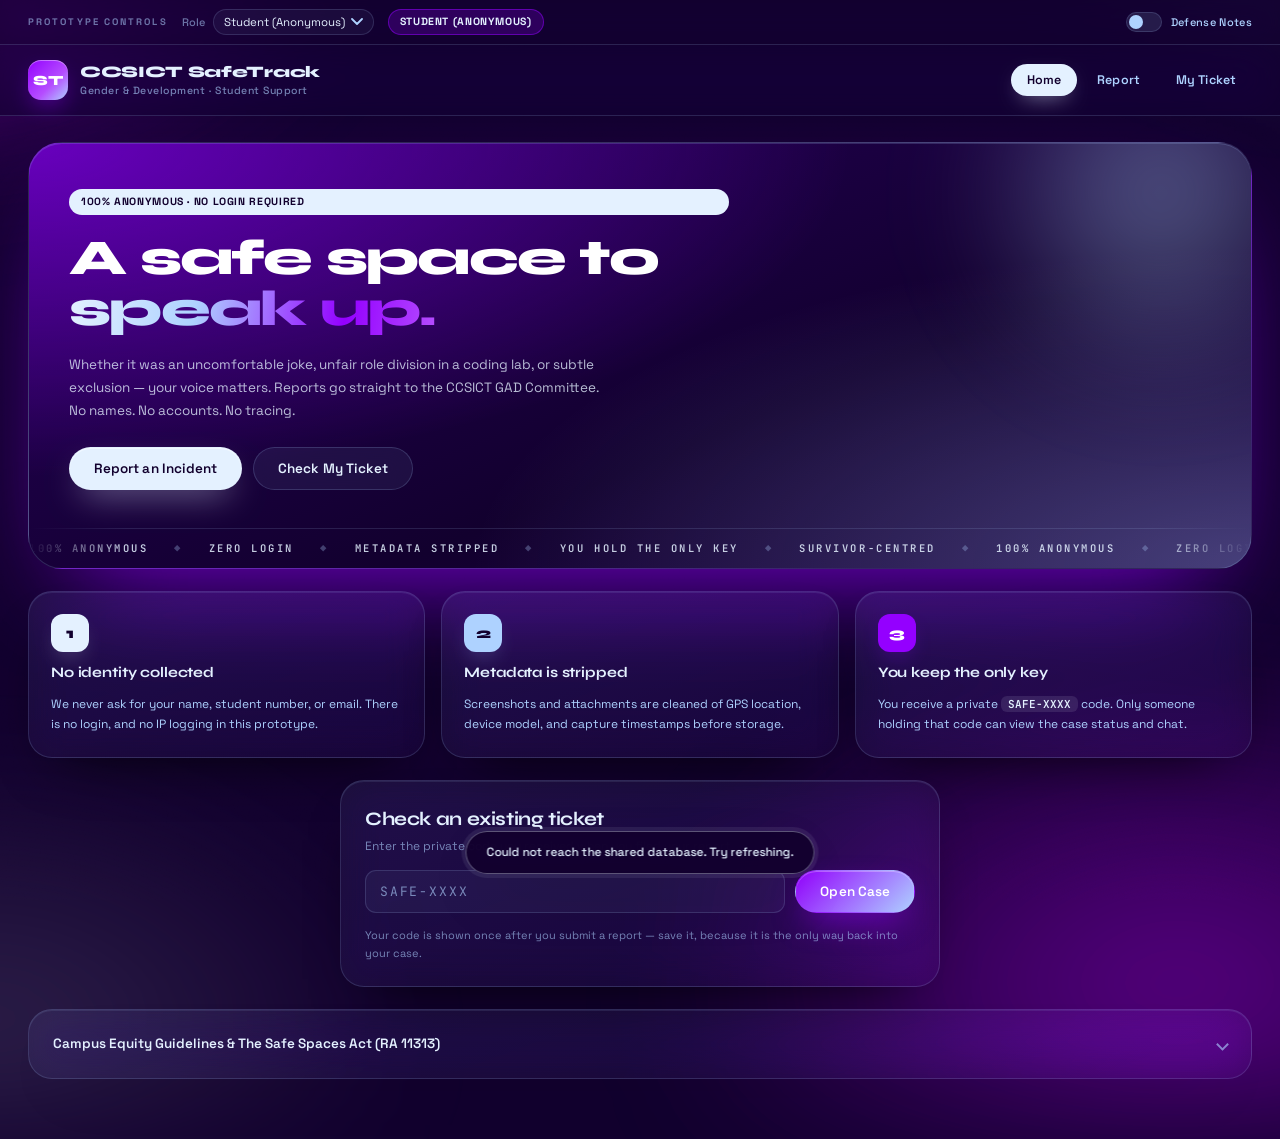
==== commit 71cb338d: "Add files via upload" ====
--- a/index.html
+++ b/index.html
@@ -9,1029 +9,11 @@
 <link rel="preconnect" href="https://fonts.gstatic.com" crossorigin>
 <link href="https://fonts.googleapis.com/css2?family=Syne:wght@600;700;800&family=Space+Grotesk:wght@300;400;500;600;700&family=JetBrains+Mono:wght@400;600&display=swap" rel="stylesheet">
 
-<style>
-/* ============================================================
-   00 · TOKENS  —  #27005D / #9400FF / #AED2FF / #E4F1FF
-============================================================ */
-:root{
-  --void:#12002e;              /* deepest (derived from #27005D) */
-  --void-2:#1a0042;
-  --void-3:#27005D;            /* given deep purple */
-
-  --glass:rgba(174,210,255,.05);
-  --glass-2:rgba(174,210,255,.10);
-
-  --stroke:rgba(174,210,255,.16);
-  --stroke-2:rgba(174,210,255,.30);
-
-  --ink:#E4F1FF;
-  --ink-2:#AED2FF;
-  --ink-3:rgba(174,210,255,.62);
-
-  --violet:#9400FF;
-  --violet-soft:#b54dff;
-  --violet-soft-2:#d4a3ff;
-  --violet-deep:#27005D;
-  --blue:#AED2FF;
-  --ice:#E4F1FF;
-
-  --amber:#b54dff;
-  --rose:#ff5c9d;
-  --mint:#AED2FF;
-  --lime:#E4F1FF;
-  --cyan:#AED2FF;
-  --pink:#b54dff;
-
-  --r-xl:34px;
-  --r-lg:24px;
-  --r-md:16px;
-  --r-sm:11px;
-
-  --font-display:"Syne", system-ui, sans-serif;
-  --font-ui:"Space Grotesk", system-ui, -apple-system, sans-serif;
-  --font-mono:"JetBrains Mono", ui-monospace, monospace;
-
-  --ease:cubic-bezier(.2,.9,.3,1.15);
-}
-
-/* ============================================================
-   01 · RESET
-============================================================ */
-*,*::before,*::after{ box-sizing:border-box; }
-html{ -webkit-text-size-adjust:100%; scroll-behavior:smooth; }
-body{
-  margin:0;
-  min-height:100vh;
-  display:flex;
-  flex-direction:column;
-  font-family:var(--font-ui);
-  font-size:15px;
-  line-height:1.5;
-  color:var(--ink);
-  background:var(--void);
-  overflow-x:hidden;
-  -webkit-font-smoothing:antialiased;
-  text-rendering:optimizeLegibility;
-}
-button{ font-family:inherit; }
-img,svg{ display:block; max-width:100%; }
-.hidden{ display:none !important; }
-
-/* ============================================================
-   02 · LIVING BACKGROUND
-============================================================ */
-body::before{
-  content:"";
-  position:fixed; inset:-25%; z-index:0; pointer-events:none;
-  background:
-    radial-gradient(38% 34% at 12% 10%, rgba(148,0,255,.55),  transparent 62%),
-    radial-gradient(34% 30% at 88% 4%,  rgba(174,210,255,.28), transparent 62%),
-    radial-gradient(42% 38% at 78% 90%, rgba(148,0,255,.42),  transparent 64%),
-    radial-gradient(36% 34% at 16% 94%, rgba(228,241,255,.14), transparent 62%);
-  filter:blur(64px) saturate(145%);
-  animation:aurora 30s ease-in-out infinite alternate;
-}
-@keyframes aurora{
-  0%   { transform:translate3d(0,0,0) scale(1); }
-  50%  { transform:translate3d(-3%,2%,0) scale(1.08); }
-  100% { transform:translate3d(3%,-3%,0) scale(1.04); }
-}
-body::after{
-  content:"";
-  position:fixed; inset:0; z-index:0; pointer-events:none;
-  opacity:.05; mix-blend-mode:overlay;
-  background-image:url("data:image/svg+xml,%3Csvg xmlns='http://www.w3.org/2000/svg' width='220' height='220'%3E%3Cfilter id='n'%3E%3CfeTurbulence type='fractalNoise' baseFrequency='0.82' numOctaves='3' stitchTiles='stitch'/%3E%3C/filter%3E%3Crect width='100%25' height='100%25' filter='url(%23n)'/%3E%3C/svg%3E");
-}
-.proto-bar, .topbar, .shell, .modal, .toast{ position:relative; z-index:1; }
-
-/* ============================================================
-   03 · TYPE
-============================================================ */
-h1,h2,h3,h4{ margin:0; font-family:var(--font-display); font-weight:700; letter-spacing:-.02em; }
-p{ margin:0; }
-.eyebrow{
-  display:block;
-  font-size:10px; font-weight:700;
-  letter-spacing:.22em; text-transform:uppercase;
-  color:var(--ink-3);
-}
-.grad-text{
-  background:linear-gradient(100deg, #E4F1FF, #AED2FF 35%, #9400FF 75%, #b54dff);
-  -webkit-background-clip:text; background-clip:text; color:transparent;
-}
-.mono{ font-family:var(--font-mono); }
-
-/* ============================================================
-   04 · PILLS / BADGES
-============================================================ */
-.pill{
-  display:inline-flex; align-items:center; gap:6px;
-  padding:4px 11px; border-radius:999px;
-  font-size:10.5px; font-weight:700; letter-spacing:.06em;
-  text-transform:uppercase; white-space:nowrap;
-  border:1px solid transparent;
-}
-.pill-violet{ color:#E4F1FF; background:rgba(148,0,255,.22); border-color:rgba(148,0,255,.5); }
-.pill-cyan  { color:#12002e; background:#AED2FF; }
-.pill-pink  { color:#fff;    background:#9400FF; }
-.pill-lime  { color:#12002e; background:#E4F1FF; }
-.pill-glass { color:#AED2FF; background:rgba(174,210,255,.08); border-color:rgba(174,210,255,.18); }
-
-.badge{
-  display:inline-flex; align-items:center;
-  padding:4px 12px; border-radius:999px;
-  font-size:11px; font-weight:700; letter-spacing:.04em;
-  border:1px solid transparent; white-space:nowrap;
-}
-.badge-mute  { color:#AED2FF; background:rgba(174,210,255,.10); border-color:rgba(174,210,255,.22); }
-.badge-amber { color:#fff;    background:#9400FF; }
-.badge-mint  { color:#12002e; background:#AED2FF; }
-
-/* ============================================================
-   05 · BUTTONS
-============================================================ */
-.btn{
-  display:inline-flex; align-items:center; justify-content:center; gap:8px;
-  border:1px solid transparent; border-radius:999px;
-  padding:12px 24px;
-  font-family:var(--font-ui);
-  font-size:13.5px; font-weight:600; letter-spacing:.005em;
-  cursor:pointer; text-decoration:none;
-  transition:transform .18s var(--ease), box-shadow .22s ease, background .22s ease, border-color .22s ease, color .22s ease;
-  -webkit-tap-highlight-color:transparent;
-}
-.btn:hover{ transform:translateY(-2px); }
-.btn:active{ transform:translateY(0) scale(.98); }
-.btn:focus-visible{ outline:2px solid #AED2FF; outline-offset:3px; }
-
-.btn-primary{
-  background:linear-gradient(135deg, #9400FF, #AED2FF);
-  color:#fff;
-  box-shadow:0 14px 34px -12px rgba(148,0,255,.85), inset 0 1px 0 rgba(255,255,255,.28);
-}
-.btn-primary:hover{
-  box-shadow:0 20px 46px -14px rgba(148,0,255,1), inset 0 1px 0 rgba(255,255,255,.32);
-}
-
-.btn-lime{
-  background:#E4F1FF; color:#12002e;
-  box-shadow:0 14px 34px -12px rgba(228,241,255,.55), inset 0 1px 0 rgba(255,255,255,.5);
-}
-.btn-lime:hover{ box-shadow:0 20px 46px -14px rgba(228,241,255,.75); }
-
-.btn-glass{
-  background:rgba(174,210,255,.07);
-  border-color:rgba(174,210,255,.18);
-  color:#E4F1FF;
-  backdrop-filter:blur(12px);
-}
-.btn-glass:hover{ background:rgba(174,210,255,.13); border-color:rgba(174,210,255,.32); }
-
-.btn-ghost{
-  background:transparent; border-color:rgba(174,210,255,.18);
-  color:#AED2FF;
-}
-.btn-ghost:hover{ color:#E4F1FF; border-color:rgba(174,210,255,.32); background:rgba(174,210,255,.05); }
-
-.btn-xs{ padding:7px 14px; font-size:11.5px; }
-.btn-block{ width:100%; }
-
-/* ============================================================
-   06 · FORM CONTROLS
-============================================================ */
-.sel, .input, textarea{
-  width:100%;
-  font-family:var(--font-ui);
-  font-size:14px;
-  color:var(--ink);
-  background:rgba(174,210,255,.05);
-  border:1px solid var(--stroke);
-  border-radius:var(--r-sm);
-  padding:12px 14px;
-  transition:border-color .2s, box-shadow .2s, background .2s;
-  appearance:none;
-}
-.sel{
-  background-image:url("data:image/svg+xml,%3Csvg xmlns='http://www.w3.org/2000/svg' width='12' height='8' viewBox='0 0 12 8'%3E%3Cpath d='M1 1l5 5 5-5' stroke='%23AED2FF' stroke-width='1.8' fill='none' stroke-linecap='round' stroke-linejoin='round'/%3E%3C/svg%3E");
-  background-repeat:no-repeat;
-  background-position:right 14px center;
-  padding-right:38px;
-  cursor:pointer;
-}
-.sel option, .sel optgroup{ background:#1a0042; color:var(--ink); }
-.sel-sm{ padding:5px 28px 5px 10px; font-size:11.5px; border-radius:999px; background-position:right 10px center; }
-
-.input:focus, .sel:focus, textarea:focus{
-  outline:none;
-  border-color:#AED2FF;
-  background:rgba(174,210,255,.07);
-  box-shadow:0 0 0 3px rgba(174,210,255,.15);
-}
-.input::placeholder, textarea::placeholder{ color:var(--ink-3); }
-textarea{ resize:vertical; line-height:1.65; }
-input[type="radio"], input[type="checkbox"]{ accent-color:#9400FF; }
-
-.file-input{
-  display:block; width:100%;
-  font-size:12px; color:var(--ink-2);
-  background:rgba(174,210,255,.04);
-  border:1px dashed var(--stroke-2);
-  border-radius:var(--r-sm);
-  padding:10px;
-  cursor:pointer;
-  transition:border-color .2s, background .2s;
-}
-.file-input:hover{ border-color:#AED2FF; background:rgba(174,210,255,.06); }
-.file-input::file-selector-button{
-  font-family:var(--font-ui);
-  font-size:11.5px; font-weight:700;
-  margin-right:12px;
-  padding:8px 14px;
-  border:none; border-radius:999px;
-  background:linear-gradient(120deg, #9400FF, #b54dff);
-  color:#fff; cursor:pointer;
-  transition:filter .2s;
-}
-.file-input::file-selector-button:hover{ filter:brightness(1.15); }
-
-/* Switch */
-.switch{ display:inline-flex; align-items:center; gap:9px; cursor:pointer; user-select:none; }
-.switch input{ position:absolute; opacity:0; width:0; height:0; }
-.switch-track{
-  position:relative; width:36px; height:20px; border-radius:999px;
-  background:rgba(174,210,255,.12);
-  border:1px solid var(--stroke);
-  transition:background .22s, border-color .22s;
-  flex:none;
-}
-.switch-dot{
-  position:absolute; top:2px; left:2px; width:14px; height:14px;
-  border-radius:50%; background:#AED2FF;
-  transition:transform .24s var(--ease), background .22s;
-}
-.switch input:checked + .switch-track{
-  background:linear-gradient(90deg, #9400FF, #b54dff);
-  border-color:transparent;
-}
-.switch input:checked + .switch-track .switch-dot{ transform:translateX(16px); background:#fff; }
-.switch input:focus-visible + .switch-track{ outline:2px solid #AED2FF; outline-offset:2px; }
-.switch-label{ font-size:11px; font-weight:500; color:var(--ink-2); letter-spacing:.03em; }
-
-/* ============================================================
-   07 · PROTOTYPE CONTROL BAR
-============================================================ */
-.proto-bar{
-  background:rgba(18,0,46,.75);
-  backdrop-filter:blur(16px) saturate(140%);
-  border-bottom:1px solid var(--stroke);
-  z-index:60;
-}
-.proto-inner{
-  max-width:1260px; margin:0 auto;
-  padding:9px 18px;
-  display:flex; flex-wrap:wrap; gap:14px;
-  align-items:center; justify-content:space-between;
-  font-size:11px;
-}
-.proto-left, .proto-right{ display:flex; align-items:center; gap:14px; flex-wrap:wrap; }
-.proto-title{
-  font-size:9.5px; font-weight:700; letter-spacing:.22em;
-  text-transform:uppercase; color:rgba(174,210,255,.55);
-}
-.proto-field{ display:flex; align-items:center; gap:8px; }
-.proto-field > span{ color:rgba(174,210,255,.55); font-weight:500; }
-
-/* ============================================================
-   08 · TOP BAR
-============================================================ */
-.topbar{
-  position:sticky; top:0; z-index:50;
-  background:rgba(18,0,46,.65);
-  backdrop-filter:blur(22px) saturate(160%);
-  border-bottom:1px solid var(--stroke);
-}
-.topbar-inner{
-  max-width:1260px; margin:0 auto;
-  padding:0 18px;
-  height:70px;
-  display:flex; align-items:center; justify-content:space-between; gap:16px;
-}
-.brand{
-  display:flex; align-items:center; gap:12px;
-  background:none; border:none; padding:0; cursor:pointer;
-  color:inherit; text-align:left;
-}
-.brand-mark{
-  width:40px; height:40px; flex:none;
-  display:grid; place-items:center;
-  border-radius:13px;
-  background:linear-gradient(135deg, #9400FF, #b54dff 60%, #AED2FF);
-  color:#fff; font-family:var(--font-display); font-weight:800; font-size:14px;
-  letter-spacing:.02em;
-  box-shadow:0 10px 26px -10px rgba(148,0,255,.95), inset 0 1px 0 rgba(255,255,255,.4);
-  transition:transform .28s var(--ease);
-}
-.brand:hover .brand-mark{ transform:rotate(-8deg) scale(1.06); }
-.brand-name{
-  display:block;
-  font-family:var(--font-display);
-  font-size:16px; font-weight:800; letter-spacing:-.02em;
-  color:var(--ink);
-  line-height:1.15;
-}
-.brand-sub{
-  display:block;
-  font-size:10.5px; font-weight:500; letter-spacing:.05em;
-  color:var(--ink-3);
-  margin-top:2px;
-}
-
-.nav{ display:flex; align-items:center; gap:4px; flex-wrap:wrap; }
-.nav-tab{
-  position:relative;
-  padding:8px 16px;
-  border:none; border-radius:999px;
-  background:transparent;
-  color:var(--ink-2);
-  font-family:var(--font-ui);
-  font-size:12.5px; font-weight:600; letter-spacing:.01em;
-  cursor:pointer;
-  transition:color .2s, background .2s;
-}
-.nav-tab:hover{ color:#E4F1FF; background:rgba(174,210,255,.08); }
-.nav-tab.is-active{
-  color:#12002e;
-  background:#E4F1FF;
-  box-shadow:0 8px 22px -10px rgba(228,241,255,.75);
-}
-
-/* ============================================================
-   09 · SHELL
-============================================================ */
-.shell{
-  flex:1;
-  width:100%;
-  max-width:1260px;
-  margin:0 auto;
-  padding:26px 18px 60px;
-  display:flex; flex-direction:column; gap:22px;
-}
-.stack{ display:flex; flex-direction:column; gap:22px; }
-.stack-sm{ display:flex; flex-direction:column; gap:14px; }
-.grid-3{ display:grid; grid-template-columns:repeat(3,minmax(0,1fr)); gap:16px; }
-.grid-2{ display:grid; grid-template-columns:repeat(2,minmax(0,1fr)); gap:16px; }
-.grid-4{ display:grid; grid-template-columns:repeat(4,minmax(0,1fr)); gap:16px; }
-.row-2{ display:grid; grid-template-columns:1fr 1fr; gap:10px; }
-.narrow{ max-width:840px; width:100%; margin:0 auto; }
-.center-narrow{ max-width:600px; width:100%; margin:0 auto; }
-
-/* ============================================================
-   10 · CARDS
-============================================================ */
-.card{
-  position:relative;
-  background:linear-gradient(160deg, rgba(174,210,255,.07), rgba(174,210,255,.02));
-  border:1px solid var(--stroke);
-  border-radius:var(--r-lg);
-  padding:24px;
-  backdrop-filter:blur(18px) saturate(130%);
-  box-shadow:
-    inset 0 1px 0 rgba(174,210,255,.10),
-    0 26px 60px -34px rgba(0,0,0,.95);
-  transition:border-color .25s, transform .25s var(--ease), box-shadow .25s;
-}
-.card:hover{ border-color:rgba(174,210,255,.24); }
-.lift:hover{ transform:translateY(-5px); box-shadow:inset 0 1px 0 rgba(174,210,255,.14), 0 38px 80px -34px rgba(148,0,255,.5); }
-
-.card-head{
-  display:flex; align-items:flex-start; justify-content:space-between;
-  gap:14px; flex-wrap:wrap;
-  padding-bottom:16px;
-  border-bottom:1px solid var(--stroke);
-  margin-bottom:20px;
-}
-.card-title{ font-size:19px; font-weight:700; letter-spacing:-.02em; color:var(--ink); }
-.card-sub{ font-size:12px; color:var(--ink-3); margin-top:4px; line-height:1.55; }
-
-/* ============================================================
-   11 · HERO
-============================================================ */
-.hero{
-  position:relative;
-  border-radius:var(--r-xl);
-  padding:46px 40px 0;
-  overflow:hidden;
-  border:1px solid rgba(174,210,255,.18);
-  background:
-    radial-gradient(120% 140% at 0% 0%,    rgba(148,0,255,.60),  transparent 56%),
-    radial-gradient(110% 130% at 100% 100%, rgba(174,210,255,.30), transparent 58%),
-    linear-gradient(158deg, #27005D 0%, #12002e 62%, #1a0042 100%);
-  box-shadow:
-    0 44px 100px -46px rgba(148,0,255,.85),
-    inset 0 1px 0 rgba(174,210,255,.18);
-}
-.hero::before{
-  content:"";
-  position:absolute; top:-160px; right:-120px;
-  width:420px; height:420px; border-radius:50%;
-  background:radial-gradient(circle, rgba(174,210,255,.45), transparent 68%);
-  filter:blur(50px);
-  pointer-events:none;
-  animation:orb 14s ease-in-out infinite alternate;
-}
-@keyframes orb{
-  0%{ transform:translate(0,0) scale(1); }
-  100%{ transform:translate(-60px,50px) scale(1.25); }
-}
-.hero-inner{ position:relative; max-width:660px; display:flex; flex-direction:column; gap:18px; }
-.hero-title{
-  font-family:var(--font-display);
-  font-size:clamp(28px, 4.4vw, 50px);
-  font-weight:800;
-  line-height:1.03;
-  letter-spacing:-.035em;
-  color:#fff;
-}
-.hero-lede{
-  font-size:13.5px; line-height:1.7; color:rgba(228,241,255,.78);
-  max-width:540px;
-}
-.hero-actions{ display:flex; flex-wrap:wrap; gap:11px; padding-top:6px; }
-
-.ticker{
-  position:relative;
-  margin:38px -40px 0;
-  padding:12px 0;
-  border-top:1px solid rgba(174,210,255,.14);
-  overflow:hidden;
-  -webkit-mask-image:linear-gradient(90deg, transparent, #000 8%, #000 92%, transparent);
-  mask-image:linear-gradient(90deg, transparent, #000 8%, #000 92%, transparent);
-}
-.ticker-track{
-  display:flex; align-items:center; gap:26px;
-  white-space:nowrap; width:max-content;
-  font-family:var(--font-mono);
-  font-size:10.5px; font-weight:600;
-  letter-spacing:.24em; text-transform:uppercase;
-  color:rgba(228,241,255,.85);
-  animation:marquee 26s linear infinite;
-}
-.ticker-track span:nth-child(even){ color:rgba(174,210,255,.30); }
-@keyframes marquee{ to{ transform:translateX(-50%); } }
-
-/* ============================================================
-   12 · PRIVACY PROMISE
-============================================================ */
-.promise{ display:flex; flex-direction:column; gap:10px; padding:22px; }
-.promise-num{
-  width:38px; height:38px; flex:none;
-  display:grid; place-items:center;
-  border-radius:12px;
-  font-family:var(--font-display); font-size:15px; font-weight:800;
-}
-.promise:nth-child(1) .promise-num{ background:#E4F1FF; color:#12002e; box-shadow:0 10px 24px -12px rgba(228,241,255,.7); }
-.promise:nth-child(2) .promise-num{ background:#AED2FF; color:#12002e; box-shadow:0 10px 24px -12px rgba(174,210,255,.75); }
-.promise:nth-child(3) .promise-num{ background:#9400FF; color:#fff;    box-shadow:0 10px 24px -12px rgba(148,0,255,.9);  }
-.promise h3{ font-size:14.5px; font-weight:700; letter-spacing:-.01em; }
-.promise p{ font-size:12px; line-height:1.7; color:var(--ink-2); }
-
-/* ============================================================
-   13 · LOOKUP
-============================================================ */
-.lookup-row{ display:flex; gap:10px; }
-.lookup-row .input{ flex:1; font-family:var(--font-mono); letter-spacing:.14em; text-transform:uppercase; font-size:13px; }
-.hint{ font-size:11px; color:var(--ink-3); line-height:1.6; }
-
-/* ============================================================
-   14 · FORM SECTIONS
-============================================================ */
-.field{ display:flex; flex-direction:column; gap:8px; }
-.field-label{
-  font-size:10.5px; font-weight:700;
-  letter-spacing:.16em; text-transform:uppercase;
-  color:var(--ink-2);
-}
-.req{ color:#ff5c9d; }
-.field-note{ font-size:11px; color:var(--ink-3); line-height:1.6; }
-
-.pick-grid{ display:grid; grid-template-columns:repeat(3,minmax(0,1fr)); gap:11px; }
-.pick{
-  display:flex; flex-direction:column; gap:3px;
-  padding:15px 14px;
-  border:1px solid var(--stroke);
-  border-radius:var(--r-md);
-  background:rgba(174,210,255,.03);
-  cursor:pointer;
-  transition:border-color .2s, background .2s, box-shadow .2s, transform .2s var(--ease);
-}
-.pick:hover{ transform:translateY(-2px); border-color:rgba(174,210,255,.5); background:rgba(174,210,255,.06); }
-.pick:has(input:checked){
-  border-color:#AED2FF;
-  background:rgba(174,210,255,.10);
-  box-shadow:0 0 0 3px rgba(174,210,255,.13);
-}
-.pick input{ margin:0 0 6px; }
-.pick strong{ font-size:12.5px; font-weight:600; color:var(--ink); }
-.pick small{ font-size:11px; color:var(--ink-3); line-height:1.45; }
-
-.note-box{
-  background:rgba(174,210,255,.04);
-  border:1px solid var(--stroke);
-  border-radius:var(--r-md);
-  padding:14px 16px;
-  font-size:11.5px;
-  line-height:1.7;
-  color:var(--ink-2);
-}
-.note-box code, .code-chip{
-  font-family:var(--font-mono);
-  font-weight:600;
-  color:#E4F1FF;
-  background:rgba(228,241,255,.10);
-  padding:1px 7px;
-  border-radius:6px;
-  font-size:11px;
-}
-
-.strip-ok{
-  margin-top:12px;
-  padding:13px 15px;
-  border-radius:var(--r-md);
-  background:rgba(174,210,255,.08);
-  border:1px solid rgba(174,210,255,.32);
-  font-size:11.5px;
-  line-height:1.65;
-  color:#D6E7FF;
-}
-.strip-ok strong{ color:#E4F1FF; }
-
-/* ============================================================
-   15 · CASE RECEIPT
-============================================================ */
-.case-head-top{
-  display:flex; align-items:flex-start; justify-content:space-between;
-  gap:16px; flex-wrap:wrap;
-  padding-bottom:18px;
-  border-bottom:1px solid var(--stroke);
-}
-.ticket-code{
-  display:block;
-  font-family:var(--font-mono);
-  font-size:clamp(22px, 3.2vw, 30px);
-  font-weight:600;
-  letter-spacing:.10em;
-  margin-top:5px;
-  background:linear-gradient(100deg, #E4F1FF, #AED2FF, #9400FF);
-  -webkit-background-clip:text; background-clip:text; color:transparent;
-}
-.ticket-date{ display:block; font-size:11px; color:var(--ink-3); margin-top:6px; letter-spacing:.04em; }
-
-.timeline{ display:flex; align-items:center; padding:22px 0 4px; }
-.tl-step{ display:flex; flex-direction:column; align-items:center; gap:7px; min-width:70px; }
-.tl-dot{
-  width:30px; height:30px; border-radius:50%;
-  display:grid; place-items:center;
-  font-size:11px; font-weight:700;
-  background:rgba(174,210,255,.06);
-  border:1px solid rgba(174,210,255,.18);
-  color:rgba(174,210,255,.55);
-  transition:all .3s var(--ease);
-}
-.tl-step.done .tl-dot{
-  background:linear-gradient(135deg, #9400FF, #b54dff);
-  border-color:transparent; color:#fff;
-  box-shadow:0 0 22px rgba(148,0,255,.75);
-}
-.tl-label{ font-size:10.5px; font-weight:600; letter-spacing:.05em; color:var(--ink-3); }
-.tl-step.done .tl-label{ color:var(--ink); }
-.tl-line{ flex:1; height:2px; margin:0 8px; border-radius:2px; background:rgba(174,210,255,.12); }
-
-.detail-grid{ display:grid; grid-template-columns:repeat(3,minmax(0,1fr)); gap:16px; }
-.detail-item span:first-child{
-  display:block; font-size:10px; font-weight:700;
-  letter-spacing:.14em; text-transform:uppercase; color:var(--ink-3);
-  margin-bottom:4px;
-}
-.detail-item span:last-child{ font-size:12.5px; font-weight:500; color:var(--ink); }
-
-.narrative{
-  font-size:12.5px; line-height:1.75; color:var(--ink-2);
-  background:rgba(174,210,255,.04);
-  border:1px solid rgba(174,210,255,.14);
-  border-radius:var(--r-md);
-  padding:15px 16px;
-  white-space:pre-wrap;
-  word-break:break-word;
-}
-
-/* ============================================================
-   16 · CHAT
-============================================================ */
-.chat-scroll{ display:flex; flex-direction:column; gap:9px; max-height:340px; overflow-y:auto; padding-right:6px; }
-.msg{ display:flex; }
-.msg-gad{ justify-content:flex-start; }
-.msg-me{ justify-content:flex-end; }
-.bubble{
-  max-width:82%;
-  display:flex; flex-direction:column; gap:3px;
-  padding:10px 14px;
-  border-radius:17px;
-  font-size:12.5px; line-height:1.6;
-}
-.msg-gad .bubble{
-  background:rgba(174,210,255,.06);
-  border:1px solid rgba(174,210,255,.18);
-  border-bottom-left-radius:5px;
-  color:var(--ink);
-}
-.msg-me .bubble{
-  background:linear-gradient(135deg, #9400FF, #b54dff);
-  color:#fff;
-  border-bottom-right-radius:5px;
-  box-shadow:0 14px 32px -16px rgba(148,0,255,.9);
-}
-.msg-meta{
-  font-size:9.5px; font-weight:700;
-  letter-spacing:.10em; text-transform:uppercase;
-  opacity:.6;
-}
-.msg-text{ white-space:pre-wrap; word-break:break-word; }
-.chat-empty{ text-align:center; font-size:12px; color:rgba(174,210,255,.55); padding:26px 0; }
-.chat-bar{ display:flex; gap:9px; padding-top:4px; }
-
-/* ============================================================
-   17 · KPI
-============================================================ */
-.kpi{
-  position:relative;
-  padding:20px;
-  border-radius:var(--r-lg);
-  border:1px solid var(--stroke);
-  background:linear-gradient(160deg, rgba(174,210,255,.07), rgba(174,210,255,.02));
-  backdrop-filter:blur(16px);
-  box-shadow:inset 0 1px 0 rgba(174,210,255,.10);
-  overflow:hidden;
-  transition:transform .25s var(--ease), border-color .25s;
-}
-.kpi:hover{ transform:translateY(-4px); border-color:rgba(174,210,255,.26); }
-.kpi::after{
-  content:""; position:absolute; right:-40px; bottom:-40px;
-  width:110px; height:110px; border-radius:50%;
-  background:currentColor; opacity:.10; filter:blur(28px);
-}
-.kpi-label{
-  display:block;
-  font-size:9.5px; font-weight:700;
-  letter-spacing:.18em; text-transform:uppercase;
-  color:var(--ink-3);
-}
-.kpi-value{
-  display:block;
-  font-family:var(--font-display);
-  font-size:34px; font-weight:800;
-  line-height:1.05;
-  letter-spacing:-.03em;
-  margin-top:8px;
-  color:var(--ink);
-}
-.kpi-sub{ display:block; font-size:11px; color:var(--ink-3); margin-top:7px; line-height:1.45; }
-.kpi.tone-amber  { color:#b54dff; }
-.kpi.tone-mint   { color:#AED2FF; }
-.kpi.tone-violet { color:#9400FF; }
-.kpi.tone-lime   { color:#E4F1FF; }
-.kpi.tone-amber  .kpi-value{ color:#d4a3ff; }
-.kpi.tone-mint   .kpi-value{ color:#AED2FF; }
-.kpi.tone-violet .kpi-value{ color:#d4a3ff; }
-.kpi.tone-lime   .kpi-value{ color:#E4F1FF; }
-
-/* ============================================================
-   18 · BARS
-============================================================ */
-.bar-row{ display:flex; flex-direction:column; gap:7px; }
-.bar-head{ display:flex; align-items:baseline; justify-content:space-between; gap:14px; }
-.bar-name{ font-size:12px; font-weight:600; color:var(--ink); }
-.bar-val{ font-size:11px; color:var(--ink-3); white-space:nowrap; }
-.bar-track{ width:100%; height:7px; border-radius:999px; background:rgba(174,210,255,.08); overflow:hidden; }
-.bar-fill{
-  height:100%; border-radius:999px;
-  background:linear-gradient(90deg, #9400FF, #b54dff, #AED2FF);
-  background-size:200% 100%;
-  animation:shimmer 6s linear infinite;
-  transition:width .5s var(--ease);
-}
-@keyframes shimmer{ to{ background-position:200% 0; } }
-
-/* ============================================================
-   19 · TABLES
-============================================================ */
-.tbl-wrap{ overflow-x:auto; border-radius:var(--r-md); }
-.tbl{ width:100%; border-collapse:separate; border-spacing:0; font-size:12px; }
-.tbl thead th{
-  font-size:9.5px; font-weight:700;
-  letter-spacing:.16em; text-transform:uppercase;
-  color:var(--ink-3);
-  text-align:left;
-  padding:11px 13px;
-  border-bottom:1px solid var(--stroke);
-  white-space:nowrap;
-}
-.tbl tbody td{
-  padding:12px 13px;
-  border-bottom:1px solid rgba(174,210,255,.08);
-  color:var(--ink-2);
-  vertical-align:middle;
-}
-.tbl tbody tr:last-child td{ border-bottom:none; }
-.tbl tbody tr{ transition:background .18s; }
-.tbl tbody tr:hover td{ background:rgba(174,210,255,.04); }
-.tbl .td-id{ font-family:var(--font-mono); font-weight:600; color:#AED2FF; white-space:nowrap; }
-.tbl .td-nowrap{ white-space:nowrap; }
-.tbl .td-empty{ text-align:center; color:rgba(174,210,255,.55); padding:28px 0; font-size:12px; }
-.link-btn{
-  background:none; border:none; padding:0;
-  font-family:var(--font-ui);
-  font-size:11.5px; font-weight:700;
-  color:#AED2FF;
-  cursor:pointer;
-  text-decoration:underline; text-underline-offset:3px;
-  transition:color .18s;
-}
-.link-btn:hover{ color:#E4F1FF; }
-.sel-mini{
-  font-size:11px; padding:5px 26px 5px 9px;
-  border-radius:999px; background-position:right 9px center;
-}
-
-/* ============================================================
-   20 · KANBAN
-============================================================ */
-.kanban{ display:grid; grid-template-columns:repeat(3,minmax(0,1fr)); gap:14px; }
-.kcol{
-  display:flex; flex-direction:column; gap:10px;
-  padding:13px;
-  min-height:160px;
-  border-radius:var(--r-md);
-  border:1px solid rgba(174,210,255,.14);
-  border-top:3px solid var(--ink-3);
-  background:rgba(174,210,255,.03);
-}
-.kcol.k-new{ border-top-color:#AED2FF; }
-.kcol.k-review{ border-top-color:#b54dff; }
-.kcol.k-done{ border-top-color:#E4F1FF; }
-.kcol-head{ display:flex; align-items:center; justify-content:space-between; gap:8px; }
-.kcol-name{ font-size:11.5px; font-weight:700; letter-spacing:.06em; text-transform:uppercase; color:var(--ink-2); }
-.kcol-count{
-  font-size:10px; font-weight:700;
-  padding:2px 9px; border-radius:999px;
-  background:rgba(174,210,255,.08);
-  border:1px solid rgba(174,210,255,.18);
-  color:rgba(174,210,255,.7);
-}
-.kcol-empty{ font-size:11px; color:rgba(174,210,255,.5); text-align:center; padding:18px 0; font-style:italic; }
-
-.kcard{
-  display:flex; flex-direction:column; gap:6px;
-  padding:12px;
-  border-radius:13px;
-  border:1px solid rgba(174,210,255,.15);
-  background:rgba(174,210,255,.06);
-  transition:transform .2s var(--ease), border-color .2s, background .2s;
-}
-.kcard:hover{ transform:translateY(-2px); border-color:rgba(174,210,255,.28); background:rgba(174,210,255,.10); }
-.kcard-top{ display:flex; align-items:center; justify-content:space-between; gap:8px; }
-.kcard-id{
-  background:none; border:none; padding:0; cursor:pointer;
-  font-family:var(--font-mono); font-size:11.5px; font-weight:600;
-  color:#AED2FF;
-  transition:color .18s;
-}
-.kcard-id:hover{ color:#E4F1FF; }
-.kcard-date{ font-size:10px; color:var(--ink-3); white-space:nowrap; }
-.kcard-cat{ font-size:11.5px; font-weight:600; color:var(--ink); line-height:1.35; }
-.kcard-meta{ font-size:10px; color:var(--ink-3); letter-spacing:.03em; }
-.kcard-actions{ display:flex; flex-wrap:wrap; gap:5px; padding-top:4px; }
-.kbtn{
-  font-size:10px; font-weight:700;
-  padding:5px 10px; border-radius:999px;
-  border:1px solid rgba(174,210,255,.18);
-  background:rgba(174,210,255,.07);
-  color:#AED2FF;
-  cursor:pointer;
-  transition:all .18s;
-}
-.kbtn:hover{ background:rgba(174,210,255,.14); color:#E4F1FF; transform:translateY(-1px); }
-.kbtn-amber{ color:#fff; background:#9400FF; border-color:transparent; }
-.kbtn-amber:hover{ filter:brightness(1.1); color:#fff; }
-.kbtn-mint{ color:#12002e; background:#AED2FF; border-color:transparent; }
-.kbtn-mint:hover{ filter:brightness(1.1); color:#12002e; }
-
-/* ============================================================
-   21 · PRIVACY SHIELD
-============================================================ */
-.shield{
-  text-align:center;
-  padding:38px 26px;
-  border-radius:var(--r-lg);
-  border:1px solid rgba(148,0,255,.4);
-  background:
-    radial-gradient(90% 120% at 50% 0%, rgba(148,0,255,.28), transparent 62%),
-    rgba(18,0,46,.7);
-  display:flex; flex-direction:column; align-items:center; gap:12px;
-}
-.shield-icon{
-  width:52px; height:52px; border-radius:16px;
-  display:grid; place-items:center;
-  font-size:22px;
-  background:linear-gradient(135deg, #9400FF, #b54dff);
-  box-shadow:0 16px 40px -16px rgba(148,0,255,.95);
-}
-.shield h3{ font-size:16px; color:#fff; }
-.shield p{ font-size:12px; line-height:1.75; color:var(--ink-2); max-width:460px; }
-
-/* ============================================================
-   22 · DENIED / EMPTY STATES
-============================================================ */
-.state{
-  text-align:center;
-  padding:44px 26px;
-  display:flex; flex-direction:column; align-items:center; gap:12px;
-}
-.state-icon{
-  width:52px; height:52px; border-radius:50%;
-  display:grid; place-items:center;
-  font-size:20px; font-weight:800;
-  background:rgba(255,92,157,.16);
-  border:1px solid rgba(255,92,157,.45);
-  color:#ff8dba;
-}
-.state h2{ font-size:19px; color:var(--ink); }
-.state p{ font-size:12.5px; line-height:1.7; color:var(--ink-2); max-width:420px; }
-
-/* ============================================================
-   23 · DEFENSE NOTES
-============================================================ */
-.defense-note{ display:none; }
-body.show-defense .defense-note{
-  display:block;
-  padding:18px 20px;
-  border-radius:var(--r-md);
-  border:1px solid rgba(174,210,255,.32);
-  background:rgba(174,210,255,.07);
-  font-size:11.5px;
-  line-height:1.75;
-  color:#D6E7FF;
-  animation:fadeUp .3s var(--ease);
-}
-.defense-note p:first-child{
-  font-size:9.5px; font-weight:800;
-  letter-spacing:.18em; text-transform:uppercase;
-  color:#AED2FF;
-  margin-bottom:7px;
-}
-.defense-note em{ color:#fff; font-style:italic; }
-.defense-note .mono{ color:#E4F1FF; }
-
-/* ============================================================
-   24 · POLICY ACCORDION
-============================================================ */
-.policy summary{
-  display:flex; align-items:center; justify-content:space-between; gap:14px;
-  list-style:none; cursor:pointer;
-  font-size:13.5px; font-weight:600;
-  color:var(--ink);
-}
-.policy summary::-webkit-details-marker{ display:none; }
-.policy summary::after{
-  content:"";
-  width:9px; height:9px; flex:none;
-  border-right:2px solid var(--ink-3);
-  border-bottom:2px solid var(--ink-3);
-  transform:rotate(45deg);
-  transition:transform .25s var(--ease), border-color .2s;
-}
-.policy[open] summary::after{ transform:rotate(-135deg); border-color:#E4F1FF; }
-.policy-body{
-  padding-top:16px; margin-top:16px;
-  border-top:1px solid var(--stroke);
-  display:flex; flex-direction:column; gap:10px;
-  font-size:12px; line-height:1.75; color:var(--ink-2);
-}
-
-/* ============================================================
-   25 · MODAL
-============================================================ */
-.modal{
-  position:fixed; inset:0; z-index:110;
-  display:flex; align-items:center; justify-content:center;
-  padding:18px;
-  background:rgba(10,0,30,.72);
-  backdrop-filter:blur(10px);
-  animation:fadeIn .2s ease;
-}
-.modal-card{
-  width:100%; max-width:380px;
-  padding:28px 24px;
-  border-radius:26px;
-  border:1px solid rgba(174,210,255,.22);
-  background:linear-gradient(160deg, #27005D, #12002e);
-  box-shadow:0 40px 90px -30px rgba(0,0,0,1), inset 0 1px 0 rgba(174,210,255,.14);
-  display:flex; flex-direction:column; gap:16px;
-  animation:popIn .28s var(--ease);
-}
-.modal-icon{
-  width:48px; height:48px; border-radius:15px; margin:0 auto;
-  display:grid; place-items:center; font-size:20px;
-  background:linear-gradient(135deg, #9400FF, #b54dff);
-  box-shadow:0 16px 40px -16px rgba(148,0,255,.9);
-}
-.modal-title{ font-size:17px; text-align:center; color:#fff; }
-.modal-sub{ font-size:12px; text-align:center; color:var(--ink-3); margin-top:5px; }
-.modal-error{ font-size:11.5px; color:#ff5c9d; text-align:center; }
-
-/* ============================================================
-   26 · TOAST
-============================================================ */
-.toast{
-  position:fixed; left:50%; bottom:26px;
-  transform:translateX(-50%);
-  z-index:130;
-  max-width:min(92vw, 460px);
-  padding:12px 20px;
-  border-radius:999px;
-  border:1px solid rgba(228,241,255,.35);
-  background:rgba(18,0,46,.95);
-  backdrop-filter:blur(16px);
-  color:var(--ink);
-  font-size:12px; font-weight:500; line-height:1.4;
-  text-align:center;
-  box-shadow:0 24px 60px -20px rgba(0,0,0,1), 0 0 0 4px rgba(228,241,255,.08);
-  animation:toastIn .3s var(--ease);
-}
-
-/* ============================================================
-   27 · VIEW TRANSITION
-============================================================ */
-.view{ animation:fadeUp .28s var(--ease); }
-@keyframes fadeUp{ from{ opacity:0; transform:translateY(10px); } to{ opacity:1; transform:none; } }
-@keyframes fadeIn{ from{ opacity:0; } to{ opacity:1; } }
-@keyframes popIn{ from{ opacity:0; transform:translateY(14px) scale(.96); } to{ opacity:1; transform:none; } }
-@keyframes toastIn{ from{ opacity:0; transform:translate(-50%,16px); } to{ opacity:1; transform:translate(-50%,0); } }
-
-/* ============================================================
-   28 · SCROLLBARS
-============================================================ */
-.scroll-thin::-webkit-scrollbar{ width:7px; height:7px; }
-.scroll-thin::-webkit-scrollbar-track{ background:transparent; }
-.scroll-thin::-webkit-scrollbar-thumb{ background:rgba(174,210,255,.18); border-radius:999px; }
-.scroll-thin::-webkit-scrollbar-thumb:hover{ background:rgba(174,210,255,.5); }
-* { scrollbar-width:thin; scrollbar-color:rgba(174,210,255,.18) transparent; }
-
-/* ============================================================
-   29 · RESPONSIVE
-============================================================ */
-@media (max-width: 980px){
-  .grid-4{ grid-template-columns:repeat(2,minmax(0,1fr)); }
-  .grid-3{ grid-template-columns:1fr; }
-  .detail-grid{ grid-template-columns:repeat(2,minmax(0,1fr)); }
-  .kanban{ grid-template-columns:1fr; }
-}
-@media (max-width: 720px){
-  .hero{ padding:32px 22px 0; border-radius:26px; }
-  .ticker{ margin:30px -22px 0; }
-  .topbar-inner{ height:auto; padding:12px 16px; flex-wrap:wrap; }
-  .nav{ width:100%; }
-  .nav-tab{ flex:1; text-align:center; padding:9px 10px; font-size:12px; }
-  .grid-2, .row-2, .pick-grid{ grid-template-columns:1fr; }
-  .shell{ padding:18px 14px 46px; }
-  .card{ padding:18px; border-radius:20px; }
-  .detail-grid{ grid-template-columns:1fr; }
-  .lookup-row, .chat-bar{ flex-direction:column; }
-  .kpi-value{ font-size:28px; }
-  .brand-sub{ display:none; }
-}
-@media (max-width: 460px){
-  .grid-4{ grid-template-columns:1fr; }
-  .proto-inner{ font-size:10.5px; }
-}
-
-/* ============================================================
-   30 · ACCESSIBILITY
-============================================================ */
-@media (prefers-reduced-motion: reduce){
-  *, *::before, *::after{
-    animation-duration:.001ms !important;
-    animation-iteration-count:1 !important;
-    transition-duration:.001ms !important;
-  }
-  body::before{ animation:none; }
-}
-::selection{ background:rgba(228,241,255,.3); color:#12002e; }
-</style>
+<link rel="stylesheet" href="styles.css" />
 </head>
-
 <body>
 
-<!-- PROTOTYPE CONTROL BAR -->
+<!-- PROTO BAR -->
 <div class="proto-bar">
   <div class="proto-inner">
     <div class="proto-left">
@@ -1053,12 +35,12 @@
         <span class="switch-track"><span class="switch-dot"></span></span>
         <span class="switch-label">Defense Notes</span>
       </label>
-      <button onclick="resetDemoData()" class="btn btn-xs btn-glass">Reset All Data</button>
+      <button id="resetBtn" onclick="resetDemoData()" class="btn btn-xs btn-glass hidden">Reset All Data</button>
     </div>
   </div>
 </div>
 
-<!-- TOP NAVIGATION -->
+<!-- TOPBAR -->
 <header class="topbar">
   <div class="topbar-inner">
     <button onclick="goRoleHome()" class="brand">
@@ -1282,7 +264,7 @@
 
         <div class="row-2" style="grid-template-columns:auto 1fr;">
           <button onclick="go('wf02')" class="btn btn-ghost">← Back</button>
-          <button onclick="submitReport()" class="btn btn-primary">Submit Confidential Report</button>
+          <button onclick="submitReport(event)" class="btn btn-primary">Submit Confidential Report</button>
         </div>
       </div>
 
@@ -1319,6 +301,7 @@
             <p id="wf05RoleNote" class="card-sub"></p>
           </div>
           <div style="display:flex;flex-wrap:wrap;gap:9px;align-items:center;">
+            <button onclick="refreshData(true)" class="btn btn-glass btn-xs">↻ Refresh</button>
             <button id="exportCsvBtn" onclick="handleExport()" class="btn btn-primary btn-xs">Export Full Triage CSV</button>
             <button id="importCsvBtn" onclick="document.getElementById('csvFileInput').click()" class="btn btn-glass btn-xs">Import CSV</button>
             <input id="csvFileInput" type="file" accept=".csv" class="hidden" onchange="onCsvFileChosen(event)" />
@@ -1433,817 +416,6 @@
   </div>
 </div>
 
-<script>
-/* ========== OPTIONAL EXTERNAL FUNNEL ========== */
-const WEBHOOK_URL = "";
-
-/* ========== STAFF PASSWORDS ========== */
-const PASSWORDS = { gad: 'oneandonly', admin: 'adminpw' };
-
-const STORAGE_KEY = 'safetrack_tickets_v1';
-const DEFENSE_KEY = 'safetrack_defense_v1';
-
-const CATEGORIES = [
-  'Gender Microaggression / Teasing',
-  'Task Stereotyping (Lab/Projects)',
-  'Verbal Harassment / Slurs',
-  'Exclusion from Activities',
-  'Other Equity Concern'
-];
-const COHORTS = ['BSIS', 'BSIT', 'BSCS', 'BSDSA', 'BLIS'];
-const LOCATIONS = [
-  'Room 1','Room 2','Room 3','Room 4','Room 5','Room 6',
-  'Centrum Lab 1','Centrum Lab 2','Centrum Lab 3','Centrum Lab 4',
-  'CSS Lab 1','IT Lab 1','IT Lab 2'
-];
-const INTENTS = ['Unaware', 'Intentional', 'Unsure'];
-const STATUSES = ['New', 'In Review', 'Resolved'];
-const SEED_TICKETS = [];
-
-/* ---------- STATE ---------- */
-let currentRole = 'student';
-let pendingRole = null;
-let tickets = [];
-let activeTicketId = null;
-let currentView = 'wf01';
-let draft = {
-  category:'', intent:'', cohort:'BSIS', location:'Room 1',
-  desc:'', metadataStripped:false, fileName:''
-};
-
-/* ---------- HELPERS ---------- */
-function esc(s){
-  return String(s===null||s===undefined?'':s).replace(/[&<>"']/g, c => (
-    {'&':'&amp;','<':'&lt;','>':'&gt;','"':'&quot;',"'":'&#39;'}[c]
-  ));
-}
-function pad2(n){ return String(n).padStart(2,'0'); }
-function nowStamp(){
-  const d = new Date();
-  return `${d.getFullYear()}-${pad2(d.getMonth()+1)}-${pad2(d.getDate())} ${pad2(d.getHours())}:${pad2(d.getMinutes())}`;
-}
-function todayStamp(){ return nowStamp().slice(0,10); }
-function newTicketId(){
-  let id, guard=0;
-  do { id='SAFE-'+Math.floor(1000+Math.random()*9000); guard++; }
-  while (tickets.some(t=>t.id===id) && guard<500);
-  return id;
-}
-function toast(msg){
-  const el = document.createElement('div');
-  el.className = 'toast';
-  el.textContent = msg;
-  document.body.appendChild(el);
-  setTimeout(()=>el.remove(), 2800);
-}
-function normalizeTicket(t){
-  return {
-    id:(t.id || ('SAFE-'+Math.floor(1000+Math.random()*9000))).toUpperCase(),
-    date: t.date || nowStamp(),
-    cohort: t.cohort || 'BSIS',
-    category: t.category || 'Other Equity Concern',
-    intent: INTENTS.includes(t.intent) ? t.intent : 'Unsure',
-    location: t.location || 'Room 1',
-    desc: t.desc || '',
-    status: STATUSES.includes(t.status) ? t.status : 'New',
-    metadataStripped: !!t.metadataStripped,
-    remarks: t.remarks || 'Report received. Awaiting GAD coordinator review.',
-    chat: Array.isArray(t.chat) ? t.chat.map(m=>({
-      from: m && m.from==='gad' ? 'gad' : 'student',
-      text: (m && m.text) ? String(m.text) : '',
-      at: (m && m.at) ? m.at : nowStamp()
-    })) : []
-  };
-}
-
-/* ---------- PERSISTENCE ---------- */
-function loadTickets(){
-  try {
-    const raw = localStorage.getItem(STORAGE_KEY);
-    if (raw){
-      const parsed = JSON.parse(raw);
-      if (Array.isArray(parsed)){ tickets = parsed.map(normalizeTicket); return; }
-    }
-  } catch(err){ console.warn('SafeTrack: could not read localStorage.', err); }
-  tickets = [];
-  saveTickets();
-}
-function saveTickets(){
-  try { localStorage.setItem(STORAGE_KEY, JSON.stringify(tickets)); }
-  catch(err){ console.warn('SafeTrack: could not persist tickets.', err); }
-}
-function resetDemoData(){
-  if (!confirm('Reset all data? This permanently clears every saved report and chat message on this device.')) return;
-  try { localStorage.removeItem(STORAGE_KEY); } catch(e){}
-  tickets = [];
-  saveTickets();
-  activeTicketId = null;
-  draft = { category:'', intent:'', cohort:'BSIS', location:'Room 1', desc:'', metadataStripped:false, fileName:'' };
-  goRoleHome();
-  toast('All local data cleared. The portal is now empty.');
-}
-
-/* ---------- ROLE GATING ---------- */
-function requestRoleSwitch(role){
-  if (role === currentRole) return;
-  if (role === 'student'){ applyRole('student'); return; }
-  if (!PASSWORDS.hasOwnProperty(role)){ document.getElementById('roleSelect').value = currentRole; return; }
-  pendingRole = role;
-  const subtitle = role === 'gad' ? 'Enter the GAD Coordinator password.' : 'Enter the College Admin password.';
-  document.getElementById('authModalSubtitle').textContent = subtitle;
-  const input = document.getElementById('authPasswordInput');
-  input.value = '';
-  const err = document.getElementById('authError');
-  err.textContent = ''; err.classList.add('hidden');
-  document.getElementById('authModal').classList.remove('hidden');
-  setTimeout(()=>input.focus(), 40);
-}
-function submitPassword(){
-  if (!pendingRole){ cancelPassword(); return; }
-  const input = document.getElementById('authPasswordInput');
-  const err = document.getElementById('authError');
-  if (input.value === PASSWORDS[pendingRole]){
-    const next = pendingRole;
-    pendingRole = null;
-    document.getElementById('authModal').classList.add('hidden');
-    applyRole(next);
-  } else {
-    err.textContent = 'Incorrect password. Please try again.';
-    err.classList.remove('hidden');
-    input.value = ''; input.focus();
-  }
-}
-function cancelPassword(){
-  pendingRole = null;
-  document.getElementById('authModal').classList.add('hidden');
-  document.getElementById('roleSelect').value = currentRole;
-}
-function applyRole(role){
-  currentRole = role;
-  document.getElementById('roleSelect').value = role;
-  activeTicketId = null;
-  goRoleHome();
-}
-function goRoleHome(){
-  if (currentRole === 'student') go('wf01');
-  else go('wf05');
-}
-function updateRoleChrome(){
-  const badge = document.getElementById('roleBadge');
-  const tabHome = document.getElementById('tab-wf01');
-  const tabReport = document.getElementById('tab-report');
-  const tabMyTicket = document.getElementById('tab-wf04');
-  const tabStaff = document.getElementById('tab-wf05');
-  if (currentRole === 'student'){
-    badge.textContent = 'Student (Anonymous)'; badge.className = 'pill pill-violet';
-    tabHome.classList.remove('hidden'); tabReport.classList.remove('hidden');
-    tabMyTicket.classList.remove('hidden'); tabStaff.classList.add('hidden');
-  } else if (currentRole === 'gad'){
-    badge.textContent = 'GAD Coordinator'; badge.className = 'pill pill-cyan';
-    tabHome.classList.add('hidden'); tabReport.classList.add('hidden');
-    tabMyTicket.classList.add('hidden'); tabStaff.classList.remove('hidden');
-  } else {
-    badge.textContent = 'College Admin'; badge.className = 'pill pill-pink';
-    tabHome.classList.add('hidden'); tabReport.classList.add('hidden');
-    tabMyTicket.classList.add('hidden'); tabStaff.classList.remove('hidden');
-  }
-}
-const TAB_FOR_VIEW = { wf01:'wf01', wf02:'report', wf03:'report', wf04:'wf04', wf05:'wf05' };
-function go(view){
-  const isStudent = currentRole === 'student';
-  const isGad = currentRole === 'gad';
-  const isAdmin = currentRole === 'admin';
-  if (isStudent && view === 'wf05') view = 'wf01';
-  if ((isGad || isAdmin) && (view === 'wf01' || view === 'wf02' || view === 'wf03')) view = 'wf05';
-  if (isAdmin && view === 'wf04') view = 'wf05';
-  if (isGad && view === 'wf04' && !activeTicketId) view = 'wf05';
-  currentView = view;
-  document.querySelectorAll('.view').forEach(v=>v.classList.add('hidden'));
-  const target = document.getElementById('view-'+view);
-  if (target) target.classList.remove('hidden');
-  document.querySelectorAll('.nav-tab').forEach(b=>b.classList.remove('is-active'));
-  const tabId = TAB_FOR_VIEW[view] || 'wf01';
-  const tabBtn = document.getElementById('tab-'+tabId);
-  if (tabBtn) tabBtn.classList.add('is-active');
-  window.scrollTo({ top:0, behavior:'smooth' });
-  renderAll();
-}
-function renderAll(){
-  updateRoleChrome();
-  if (currentView === 'wf02') renderWF02();
-  if (currentView === 'wf03') renderWF03();
-  if (currentView === 'wf04') renderWF04();
-  if (currentView === 'wf05') renderWF05();
-}
-function toggleDefenseNotes(on){
-  document.body.classList.toggle('show-defense', !!on);
-  try { localStorage.setItem(DEFENSE_KEY, on ? '1' : '0'); } catch(e){}
-}
-
-/* ---------- WF02 ---------- */
-function renderWF02(){
-  const catSel = document.getElementById('w2Category');
-  const cohortSel = document.getElementById('w2Cohort');
-  const locSel = document.getElementById('w2Location');
-  if (catSel) catSel.value = draft.category || '';
-  if (cohortSel) cohortSel.value = draft.cohort || 'BSIS';
-  if (locSel) locSel.value = draft.location || 'Room 1';
-  document.querySelectorAll('input[name="w2Intent"]').forEach(r => { r.checked = (r.value === draft.intent); });
-}
-function gotoStep2(){
-  draft.category = document.getElementById('w2Category').value;
-  const checked = document.querySelector('input[name="w2Intent"]:checked');
-  draft.intent = checked ? checked.value : '';
-  draft.cohort = document.getElementById('w2Cohort').value;
-  draft.location = document.getElementById('w2Location').value;
-  if (!draft.category){ toast('Please select the type of incident.'); return; }
-  if (!draft.intent){ toast('Please tell us how the behavior seemed to you.'); return; }
-  go('wf03');
-}
-
-/* ---------- WF03 ---------- */
-function renderWF03(){
-  const ta = document.getElementById('w3Desc');
-  if (ta) ta.value = draft.desc || '';
-  const exif = document.getElementById('exifStatus');
-  if (exif){
-    if (draft.metadataStripped && draft.fileName){
-      exif.classList.remove('hidden');
-      exif.innerHTML = `<strong>Metadata stripped.</strong> GPS coordinates, device model, capture timestamp and author tags were removed from <span class="mono">${esc(draft.fileName)}</span>. Only the image content is retained.`;
-    } else {
-      exif.classList.add('hidden'); exif.innerHTML = '';
-    }
-  }
-  const fileInput = document.getElementById('w3File');
-  if (fileInput && !draft.fileName) fileInput.value = '';
-}
-function handleFileChosen(event){
-  const file = event.target.files && event.target.files[0];
-  const box = document.getElementById('exifStatus');
-  if (!file){
-    draft.metadataStripped = false; draft.fileName = '';
-    if (box){ box.classList.add('hidden'); box.innerHTML = ''; }
-    return;
-  }
-  draft.metadataStripped = true;
-  draft.fileName = file.name;
-  if (box){
-    box.classList.remove('hidden');
-    box.innerHTML = `<strong>Metadata stripped.</strong> GPS coordinates, device model, capture timestamp and author tags were removed from <span class="mono">${esc(file.name)}</span>. Only the image content is retained.`;
-  }
-}
-
-/* ---------- SUBMISSION ---------- */
-function submitReport(){
-  draft.desc = (document.getElementById('w3Desc').value || '').trim();
-  if (!draft.category){ toast('Please choose a category first.'); go('wf02'); return; }
-  if (!draft.desc){ toast('Please describe what happened before submitting.'); return; }
-
-  const ticket = normalizeTicket({
-    id: newTicketId(), date: nowStamp(),
-    cohort: draft.cohort || 'BSIS',
-    category: draft.category,
-    intent: draft.intent || 'Unsure',
-    location: draft.location || 'Room 1',
-    desc: draft.desc, status: 'New',
-    metadataStripped: draft.metadataStripped,
-    remarks: 'Report received. Awaiting GAD coordinator review.',
-    chat: []
-  });
-  tickets.unshift(ticket);
-  saveTickets();
-  sendToExternalFunnel(ticket);
-  activeTicketId = ticket.id;
-  draft = { category:'', intent:'', cohort:'BSIS', location:'Room 1', desc:'', metadataStripped:false, fileName:'' };
-  const ta = document.getElementById('w3Desc'); if (ta) ta.value = '';
-  const fi = document.getElementById('w3File'); if (fi) fi.value = '';
-  const exif = document.getElementById('exifStatus'); if (exif){ exif.classList.add('hidden'); exif.innerHTML = ''; }
-  go('wf04');
-  toast('Report submitted. Your ticket code is ' + ticket.id);
-}
-async function sendToExternalFunnel(ticket){
-  if (!WEBHOOK_URL || typeof WEBHOOK_URL !== 'string' || WEBHOOK_URL.trim() === '') return;
-  try {
-    const payload = {
-      source:'CCSICT SafeTrack', event:'ticket.created',
-      ticket_id: ticket.id, date: ticket.date,
-      cohort: ticket.cohort, category: ticket.category,
-      perceived_intent: ticket.intent, location: ticket.location,
-      status: ticket.status, metadata_stripped: ticket.metadataStripped,
-      description: ticket.desc
-    };
-    await fetch(WEBHOOK_URL, {
-      method:'POST',
-      headers:{'Content-Type':'application/json'},
-      body: JSON.stringify(payload)
-    });
-  } catch(err){ console.warn('SafeTrack: external funnel skipped —', err && err.message ? err.message : err); }
-}
-
-/* ---------- WF04 ---------- */
-function lookupTicket(code){
-  if (currentRole !== 'student'){ toast('Ticket lookup is a student feature.'); goRoleHome(); return; }
-  const clean = String(code || '').trim().toUpperCase();
-  if (!clean){ toast('Please enter a ticket code.'); return; }
-  const found = tickets.find(t => t.id === clean);
-  if (!found){ toast('Ticket not found. Please check your code.'); return; }
-  activeTicketId = found.id;
-  go('wf04');
-}
-function lookupFromWf04(){
-  const input = document.getElementById('wf04LookupInput');
-  lookupTicket(input ? input.value : '');
-}
-function statusBadgeClass(status){
-  if (status === 'Resolved') return 'badge-mint';
-  if (status === 'In Review') return 'badge-amber';
-  return 'badge-mute';
-}
-function renderWF04(){
-  const body = document.getElementById('wf04Body');
-  if (!body) return;
-  const t = tickets.find(x => x.id === activeTicketId);
-
-  if (!t){
-    if (currentRole !== 'student'){ body.innerHTML = ''; go('wf05'); return; }
-    body.innerHTML = `
-      <div class="card state">
-        <div class="state-icon" style="background:rgba(148,0,255,.16);border-color:rgba(148,0,255,.45);color:#d4a3ff;">?</div>
-        <h2>Open a case</h2>
-        <p>Enter the private ticket code you received when you filed your report.</p>
-        <div class="lookup-row" style="width:100%;max-width:460px;margin-top:8px;">
-          <input id="wf04LookupInput" type="text" placeholder="SAFE-XXXX"
-            onkeydown="if(event.key==='Enter'){lookupFromWf04();}" class="input" />
-          <button onclick="lookupFromWf04()" class="btn btn-primary">Open</button>
-        </div>
-      </div>`;
-    return;
-  }
-
-  const isGadCaseView = currentRole === 'gad';
-  const steps = ['New','In Review','Resolved'];
-  const activeIdx = Math.max(0, steps.indexOf(t.status));
-
-  const timeline = steps.map((s,i)=>{
-    const done = i <= activeIdx;
-    return `<div class="tl-step ${done?'done':''}"><span class="tl-dot">${i+1}</span><span class="tl-label">${s}</span></div>`;
-  }).join('<span class="tl-line"></span>');
-
-  const chatHtml = (t.chat && t.chat.length)
-    ? t.chat.map(m=>`
-        <div class="msg ${m.from==='gad'?'msg-gad':'msg-me'}">
-          <div class="bubble">
-            <span class="msg-meta">${m.from==='gad'?'GAD Coordinator':(isGadCaseView?'Student':'You')} · ${esc(m.at)}</span>
-            <span class="msg-text">${esc(m.text)}</span>
-          </div>
-        </div>`).join('')
-    : `<p class="chat-empty">No messages yet. The GAD committee will reply here.</p>`;
-
-  const chatPlaceholder = isGadCaseView ? 'Reply as GAD Coordinator…' : 'Write a message to the GAD committee…';
-
-  body.innerHTML = `
-    <div class="card">
-      <div class="case-head-top">
-        <div>
-          <span class="eyebrow">${isGadCaseView ? 'Case Detail' : 'Anonymous Case Receipt'}</span>
-          <span class="ticket-code">${esc(t.id)}</span>
-          <span class="ticket-date">Filed ${esc(t.date)}</span>
-        </div>
-        <span class="badge ${statusBadgeClass(t.status)}">${esc(t.status)}</span>
-      </div>
-      <div class="timeline">${timeline}</div>
-      ${isGadCaseView ? '' : `
-        <div class="row-2" style="margin-top:18px;">
-          <button onclick="copyActiveCode()" class="btn btn-glass btn-xs">Copy Code</button>
-          <button onclick="downloadReceipt()" class="btn btn-glass btn-xs">Download Receipt (.txt)</button>
-        </div>
-      `}
-    </div>
-
-    <div class="card stack-sm">
-      <h3 class="card-title" style="font-size:15px;padding-bottom:14px;border-bottom:1px solid var(--stroke);">Case details</h3>
-      <div class="detail-grid">
-        <div class="detail-item"><span>Section</span><span>${esc(t.cohort)}</span></div>
-        <div class="detail-item"><span>Category</span><span>${esc(t.category)}</span></div>
-        <div class="detail-item"><span>Perceived Intent</span><span>${esc(t.intent)}</span></div>
-        <div class="detail-item"><span>Location</span><span>${esc(t.location)}</span></div>
-        <div class="detail-item"><span>Metadata Stripped</span><span>${t.metadataStripped ? 'Yes' : 'No'}</span></div>
-        <div class="detail-item"><span>Messages</span><span>${(t.chat||[]).length}</span></div>
-      </div>
-      <div class="field" style="margin-top:6px;">
-        <span class="field-label">${isGadCaseView ? 'Student narrative' : 'Your narrative'}</span>
-        <p class="narrative">${esc(t.desc)}</p>
-      </div>
-      <div class="field">
-        <span class="field-label">Coordinator remarks</span>
-        <p class="narrative">${esc(t.remarks || 'No remarks yet.')}</p>
-      </div>
-    </div>
-
-    <div class="card stack-sm">
-      <div>
-        <h3 class="card-title" style="font-size:15px;">Two-way anonymous chat</h3>
-        <p class="card-sub">Neither side sees the other's identity — only the case code connects you.</p>
-      </div>
-      <div class="chat-scroll scroll-thin">${chatHtml}</div>
-      <div class="chat-bar">
-        <input id="chatInput" type="text" placeholder="${chatPlaceholder}"
-          onkeydown="if(event.key==='Enter'){sendChat();}" class="input" />
-        <button onclick="sendChat()" class="btn btn-primary">Send</button>
-      </div>
-    </div>
-  `;
-}
-function sendChat(){
-  const t = tickets.find(x => x.id === activeTicketId);
-  if (!t) return;
-  const input = document.getElementById('chatInput');
-  const text = input ? input.value.trim() : '';
-  if (!text) return;
-  const from = currentRole === 'gad' ? 'gad' : 'student';
-  if (!Array.isArray(t.chat)) t.chat = [];
-  t.chat.push({ from, text, at: nowStamp() });
-  saveTickets();
-  renderWF04();
-  toast('Message sent.');
-}
-function copyActiveCode(){
-  const t = tickets.find(x => x.id === activeTicketId);
-  if (!t) return;
-  if (navigator.clipboard && navigator.clipboard.writeText){
-    navigator.clipboard.writeText(t.id)
-      .then(()=>toast('Ticket code copied: ' + t.id))
-      .catch(()=>toast('Copy failed — your code is ' + t.id));
-  } else { toast('Your ticket code is ' + t.id); }
-}
-function downloadReceipt(){
-  const t = tickets.find(x => x.id === activeTicketId);
-  if (!t) return;
-  const lines = [
-    '==================================================',
-    '   CCSICT SafeTrack — Anonymous Case Receipt',
-    '==================================================',
-    '',
-    'Ticket Code       : ' + t.id,
-    'Date Filed        : ' + t.date,
-    'Section / Program : ' + t.cohort,
-    'Category          : ' + t.category,
-    'Perceived Intent  : ' + t.intent,
-    'Location          : ' + t.location,
-    'Current Status    : ' + t.status,
-    'Metadata Stripped : ' + (t.metadataStripped ? 'Yes' : 'No'),
-    'Receipt Generated : ' + nowStamp(),
-    '',
-    '---------------- YOUR NARRATIVE ----------------',
-    t.desc || '(no narrative provided)',
-    '',
-    '------------- COORDINATOR REMARKS --------------',
-    t.remarks || 'No remarks yet.',
-    '',
-    '----------------- CHAT HISTORY -----------------',
-    (t.chat && t.chat.length
-      ? t.chat.map(m => `[${m.at}] ${m.from==='gad'?'GAD':'You'}: ${m.text}`).join('\n')
-      : '(no messages yet)'),
-    '',
-    '==================================================',
-    'KEEP THIS CODE PRIVATE.',
-    'Anyone holding this code can view the status and',
-    'chat thread of this case. There is no name or',
-    'account attached to it.',
-    '==================================================',
-    ''
-  ];
-  downloadFile('SafeTrack_Receipt_' + t.id + '.txt', lines.join('\r\n'), 'text/plain;charset=utf-8;');
-  toast('Receipt downloaded: SafeTrack_Receipt_' + t.id + '.txt');
-}
-
-/* ---------- FILE DOWNLOAD ---------- */
-function downloadFile(filename, content, mime){
-  const blob = new Blob([content], { type: mime || 'text/plain;charset=utf-8;' });
-  const url = URL.createObjectURL(blob);
-  const a = document.createElement('a');
-  a.href = url; a.download = filename;
-  document.body.appendChild(a); a.click(); document.body.removeChild(a);
-  setTimeout(()=>URL.revokeObjectURL(url), 1500);
-}
-
-/* ---------- CSV UTILITIES ---------- */
-function csvCell(value){
-  const s = (value===null||value===undefined)?'':String(value);
-  if (/[",\r\n]/.test(s)) return '"' + s.replace(/"/g,'""') + '"';
-  return s;
-}
-function csvRow(cells){ return cells.map(csvCell).join(','); }
-function parseCSV(text){
-  const rows=[]; let row=[]; let field=''; let inQuotes=false;
-  const src = String(text||'').replace(/^\uFEFF/,'');
-  for (let i=0;i<src.length;i++){
-    const ch = src[i];
-    if (inQuotes){
-      if (ch==='"'){ if (src[i+1]==='"'){ field+='"'; i++; } else { inQuotes=false; } }
-      else field += ch;
-    } else {
-      if (ch==='"') inQuotes = true;
-      else if (ch===','){ row.push(field); field=''; }
-      else if (ch==='\n'){ row.push(field); field=''; rows.push(row); row=[]; }
-      else if (ch==='\r'){ /* ignore */ }
-      else field += ch;
-    }
-  }
-  if (field !== '' || row.length > 0){ row.push(field); rows.push(row); }
-  return rows.filter(r => r.some(c => String(c).trim() !== ''));
-}
-
-/* ---------- WF05 ANALYTICS ---------- */
-function computeStats(){
-  const total = tickets.length;
-  const open = tickets.filter(t => t.status !== 'Resolved').length;
-  const resolved = tickets.filter(t => t.status === 'Resolved').length;
-  const unaware = tickets.filter(t => t.intent === 'Unaware').length;
-  const unawarePct = total ? (unaware/total)*100 : 0;
-  return { total, open, resolved, unaware, unawarePct };
-}
-function kpiCard(label, value, sub, tone){
-  return `
-    <div class="kpi ${tone||''}">
-      <span class="kpi-label">${esc(label)}</span>
-      <span class="kpi-value">${esc(value)}</span>
-      <span class="kpi-sub">${esc(sub)}</span>
-    </div>`;
-}
-function renderWF05(){
-  const denied = document.getElementById('wf05Denied');
-  const content = document.getElementById('wf05Content');
-  const isStaff = currentRole === 'gad' || currentRole === 'admin';
-  if (!isStaff){ denied.classList.remove('hidden'); content.classList.add('hidden'); return; }
-  denied.classList.add('hidden'); content.classList.remove('hidden');
-
-  const isGad = currentRole === 'gad';
-  const isAdmin = currentRole === 'admin';
-
-  document.getElementById('wf05RoleNote').textContent = isGad
-    ? 'Full access: Kanban workflow, individual case triage, status transitions, CSV import and export.'
-    : 'Aggregated view only. Individual cases are hidden by the Privacy Shield, and sections with fewer than 5 reports are suppressed.';
-
-  const exportBtn = document.getElementById('exportCsvBtn');
-  exportBtn.textContent = isGad ? 'Export Full Triage CSV' : 'Export Aggregated Equity CSV';
-  document.getElementById('importCsvBtn').classList.toggle('hidden', !isGad);
-  document.getElementById('adminPrivacyShield').classList.toggle('hidden', !isAdmin);
-  document.getElementById('wf05KanbanSection').classList.toggle('hidden', !isGad);
-  document.getElementById('wf05TableSection').classList.toggle('hidden', !isGad);
-
-  const stats = computeStats();
-  document.getElementById('kpiGrid').innerHTML = [
-    kpiCard('Total Reports', stats.total, 'All anonymous submissions', 'tone-lime'),
-    kpiCard('Open Cases', stats.open, 'New + In Review', 'tone-amber'),
-    kpiCard('Resolved', stats.resolved, 'Closed by the GAD committee', 'tone-mint'),
-    kpiCard('Unawareness Index', stats.unawarePct.toFixed(1)+'%', 'Reports perceived as unintentional', 'tone-violet')
-  ].join('');
-
-  document.getElementById('unawareSummary').textContent =
-    stats.unawarePct.toFixed(1)+'% overall ('+stats.unaware+' of '+stats.total+')';
-
-  document.getElementById('unawareBars').innerHTML = CATEGORIES.map(cat=>{
-    const items = tickets.filter(t=>t.category===cat);
-    const n = items.length;
-    const u = items.filter(t=>t.intent==='Unaware').length;
-    const pct = n ? Math.round((u/n)*100) : 0;
-    const masked = isAdmin && n>0 && n<5;
-    const label = masked ? 'Suppressed (&lt;5)' : (n===0?'No reports':u+' / '+n+' reports');
-    const width = masked ? 0 : pct;
-    return `
-      <div class="bar-row">
-        <div class="bar-head">
-          <span class="bar-name">${esc(cat)}</span>
-          <span class="bar-val">${label}${masked?'':(n?' · '+pct+'%':'')}</span>
-        </div>
-        <div class="bar-track"><div class="bar-fill" style="width:${width}%"></div></div>
-      </div>`;
-  }).join('');
-
-  const cohortRows = COHORTS.map(cohort=>{
-    const items = tickets.filter(t=>t.cohort===cohort);
-    const n = items.length;
-    if (n===0) return '';
-    const u = items.filter(t=>t.intent==='Unaware').length;
-    const r = items.filter(t=>t.status==='Resolved').length;
-    const masked = n<5;
-    const cell = (val)=> masked
-      ? `<span style="color:var(--ink-3);font-style:italic;">Suppressed (&lt;5)</span>`
-      : esc(val);
-    return `
-      <tr>
-        <td style="font-weight:700;color:var(--ink);">${esc(cohort)}</td>
-        <td>${cell(n)}</td>
-        <td>${cell(u)}</td>
-        <td>${cell(r)}</td>
-        <td>${masked ? '<span style="color:var(--ink-3);font-style:italic;">Suppressed (&lt;5)</span>' : esc(Math.round((u/n)*100)+'%')}</td>
-      </tr>`;
-  }).filter(Boolean).join('');
-
-  document.getElementById('cohortTableBody').innerHTML = cohortRows ||
-    `<tr><td colspan="5" class="td-empty">No reports logged yet.</td></tr>`;
-
-  if (isGad){
-    document.getElementById('kanbanBoard').innerHTML = ['New','In Review','Resolved'].map(status=>{
-      const items = tickets.filter(t=>t.status===status);
-      const cls = status==='New' ? 'k-new' : status==='In Review' ? 'k-review' : 'k-done';
-      return `
-        <div class="kcol ${cls}">
-          <div class="kcol-head">
-            <span class="kcol-name">${status}</span>
-            <span class="kcol-count">${items.length}</span>
-          </div>
-          ${items.length ? items.map(kanbanCard).join('') : '<p class="kcol-empty">No cases</p>'}
-        </div>`;
-    }).join('');
-
-    document.getElementById('logCount').textContent = tickets.length;
-
-    document.getElementById('triageTableBody').innerHTML = tickets.map(t=>`
-      <tr>
-        <td class="td-id">${esc(t.id)}</td>
-        <td class="td-nowrap" style="color:var(--ink-3);">${esc(t.date)}</td>
-        <td style="font-weight:500;color:var(--ink);">${esc(t.cohort)}</td>
-        <td>${esc(t.category)}</td>
-        <td style="color:var(--ink-3);">${esc(t.intent)}</td>
-        <td>
-          <select onchange="setStatus('${esc(t.id)}', this.value)" class="sel sel-mini">
-            ${STATUSES.map(s => `<option value="${s}"${s===t.status?' selected':''}>${s}</option>`).join('')}
-          </select>
-        </td>
-        <td style="color:var(--ink-3);">${(t.chat||[]).length}</td>
-        <td><button onclick="openCase('${esc(t.id)}')" class="link-btn">View</button></td>
-      </tr>
-    `).join('') || `<tr><td colspan="8" class="td-empty">No reports logged yet.</td></tr>`;
-  }
-}
-function kanbanCard(t){
-  const buttons = (()=>{
-    const make = (label, next, cls)=>
-      `<button onclick="setStatus('${esc(t.id)}','${next}')" class="kbtn ${cls}">${label}</button>`;
-    if (t.status === 'New') return make('Start Review','In Review','kbtn-amber') + make('Resolve','Resolved','kbtn-mint');
-    if (t.status === 'In Review') return make('Resolve','Resolved','kbtn-mint') + make('Reopen','New','');
-    return make('Reopen','New','');
-  })();
-  return `
-    <div class="kcard">
-      <div class="kcard-top">
-        <button onclick="openCase('${esc(t.id)}')" class="kcard-id">${esc(t.id)}</button>
-        <span class="kcard-date">${esc((t.date||'').slice(5,10))}</span>
-      </div>
-      <p class="kcard-cat">${esc(t.category)}</p>
-      <p class="kcard-meta">${esc(t.cohort)} · ${esc(t.intent)}</p>
-      <div class="kcard-actions">${buttons}</div>
-    </div>`;
-}
-function setStatus(id, status){
-  const t = tickets.find(x=>x.id===id);
-  if (!t) return;
-  if (!STATUSES.includes(status)) return;
-  t.status = status;
-  saveTickets();
-  renderWF05();
-  if (activeTicketId === id && currentView === 'wf04') renderWF04();
-  toast(id + ' moved to "' + status + '".');
-}
-function openCase(id){
-  if (currentRole !== 'gad'){ toast('Only the GAD Coordinator can open individual cases.'); return; }
-  activeTicketId = id;
-  go('wf04');
-}
-
-/* ---------- CSV EXPORT ---------- */
-function handleExport(){
-  if (currentRole === 'gad') exportGadCsv();
-  else if (currentRole === 'admin') exportAdminCsv();
-  else toast('CSV export is available to staff accounts only.');
-}
-function exportGadCsv(){
-  const headers = ['Ticket_ID','Date','Cohort','Category','Perceived_Intent','Status','Metadata_Stripped','Description','Chat_Count','Latest_Message'];
-  const lines = [csvRow(headers)];
-  tickets.forEach(t=>{
-    const chat = Array.isArray(t.chat) ? t.chat : [];
-    const last = chat.length ? chat[chat.length-1] : null;
-    const latest = last ? (last.from==='gad'?'GAD: ':'Student: ') + last.text : '';
-    lines.push(csvRow([t.id,t.date,t.cohort,t.category,t.intent,t.status,t.metadataStripped?'Yes':'No',t.desc,chat.length,latest]));
-  });
-  const filename = 'SafeTrack_GAD_Triage_' + todayStamp() + '.csv';
-  downloadFile(filename, '\uFEFF'+lines.join('\r\n'), 'text/csv;charset=utf-8;');
-  toast('Exported '+tickets.length+' ticket(s) to '+filename);
-}
-function exportAdminCsv(){
-  const stats = computeStats();
-  const headers = ['Section','Cohort','Category','Tickets','Unaware','Resolved','Unawareness_Rate'];
-  const lines = [csvRow(headers)];
-  lines.push(csvRow(['SUMMARY','ALL','ALL',stats.total,stats.unaware,stats.resolved,stats.unawarePct.toFixed(1)+'%']));
-  COHORTS.forEach(cohort=>{
-    const items = tickets.filter(t=>t.cohort===cohort);
-    const n = items.length;
-    if (n===0) return;
-    if (n<5){
-      lines.push(csvRow(['BY_COHORT',cohort,'ALL','Suppressed (<5)','Suppressed (<5)','Suppressed (<5)','Suppressed (<5)']));
-    } else {
-      const u = items.filter(t=>t.intent==='Unaware').length;
-      const r = items.filter(t=>t.status==='Resolved').length;
-      const pct = ((u/n)*100).toFixed(1)+'%';
-      lines.push(csvRow(['BY_COHORT',cohort,'ALL',n,u,r,pct]));
-    }
-  });
-  CATEGORIES.forEach(cat=>{
-    const items = tickets.filter(t=>t.category===cat);
-    const n = items.length;
-    if (n===0) return;
-    if (n<5){
-      lines.push(csvRow(['BY_CATEGORY','ALL',cat,'Suppressed (<5)','Suppressed (<5)','Suppressed (<5)','Suppressed (<5)']));
-    } else {
-      const u = items.filter(t=>t.intent==='Unaware').length;
-      const r = items.filter(t=>t.status==='Resolved').length;
-      const pct = ((u/n)*100).toFixed(1)+'%';
-      lines.push(csvRow(['BY_CATEGORY','ALL',cat,n,u,r,pct]));
-    }
-  });
-  const filename = 'SafeTrack_Admin_Aggregated_' + todayStamp() + '.csv';
-  downloadFile(filename, '\uFEFF'+lines.join('\r\n'), 'text/csv;charset=utf-8;');
-  toast('Aggregated equity report exported: '+filename);
-}
-
-/* ---------- CSV IMPORT ---------- */
-function onCsvFileChosen(event){
-  const file = event.target.files && event.target.files[0];
-  if (!file) return;
-  if (currentRole !== 'gad'){ toast('CSV import is restricted to GAD Coordinators.'); event.target.value=''; return; }
-  const reader = new FileReader();
-  reader.onload = (e)=>{
-    try { importCsvText(String(e.target.result||'')); }
-    catch(err){ console.error(err); toast('Could not parse that CSV file.'); }
-    event.target.value = '';
-  };
-  reader.onerror = ()=>{ toast('Could not read that file.'); event.target.value=''; };
-  reader.readAsText(file);
-}
-function importCsvText(text){
-  const rows = parseCSV(text);
-  if (rows.length < 2){ toast('That CSV file has no data rows.'); return; }
-  const header = rows[0].map(h=>String(h).trim().toLowerCase());
-  const colIndex = (name)=> header.indexOf(name);
-  const idIdx = colIndex('ticket_id');
-  if (idIdx === -1){ toast('CSV must contain a "Ticket_ID" column.'); return; }
-  let added=0, updated=0;
-  for (let r=1; r<rows.length; r++){
-    const row = rows[r];
-    const rawId = (row[idIdx]||'').trim().toUpperCase();
-    if (!rawId) continue;
-    const get = (name)=>{ const i = colIndex(name); return i>-1 ? String(row[i]===undefined?'':row[i]).trim() : ''; };
-    const existing = tickets.find(t=>t.id===rawId);
-    const rawStatus = get('status');
-    const status = STATUSES.find(s=>s.toLowerCase()===rawStatus.toLowerCase()) || (existing?existing.status:'New');
-    const rawIntent = get('perceived_intent');
-    const intent = INTENTS.find(i=>i.toLowerCase()===rawIntent.toLowerCase()) || (existing?existing.intent:'Unsure');
-    const rawMeta = get('metadata_stripped').toLowerCase();
-    const metadataStripped = rawMeta
-      ? (rawMeta==='yes'||rawMeta==='true'||rawMeta==='1')
-      : (existing?existing.metadataStripped:false);
-    let chat = existing && Array.isArray(existing.chat) ? existing.chat.slice() : [];
-    const latestMsg = get('latest_message');
-    if (!existing && latestMsg){
-      const m = latestMsg.match(/^(student|gad)\s*:\s*([\s\S]*)$/i);
-      chat = [{ from: m && m[1].toLowerCase()==='gad' ? 'gad' : 'student', text: m ? m[2].trim() : latestMsg, at: nowStamp() }];
-    }
-    const record = normalizeTicket({
-      id: rawId,
-      date: get('date') || (existing?existing.date:nowStamp()),
-      cohort: get('cohort') || (existing?existing.cohort:'BSIS'),
-      category: get('category') || (existing?existing.category:'Other Equity Concern'),
-      intent, location: get('location') || (existing?existing.location:'Room 1'),
-      desc: get('description') || (existing?existing.desc:''),
-      status, metadataStripped,
-      remarks: existing ? existing.remarks : 'Imported via CSV by the GAD Coordinator.',
-      chat
-    });
-    if (existing){ Object.assign(existing, record); updated++; }
-    else { tickets.push(record); added++; }
-  }
-  saveTickets();
-  renderWF05();
-  if (activeTicketId && currentView === 'wf04') renderWF04();
-  toast('CSV import complete — '+added+' new, '+updated+' updated.');
-}
-
-/* ---------- BOOTSTRAP ---------- */
-function init(){
-  currentRole = 'student';
-  document.getElementById('roleSelect').value = currentRole;
-  let storedDefense = '0';
-  try { storedDefense = localStorage.getItem(DEFENSE_KEY) || '0'; } catch(e){}
-  const defenseOn = storedDefense === '1';
-  document.getElementById('defenseToggle').checked = defenseOn;
-  document.body.classList.toggle('show-defense', defenseOn);
-  loadTickets();
-  updateRoleChrome();
-  go('wf01');
-}
-init();
-</script>
+<script src="app.js" defer></script>
 </body>
 </html>
--- a/styles.css
+++ b/styles.css
@@ -0,0 +1,951 @@
+/* ============================================================
+   00 · TOKENS  —  #27005D / #9400FF / #AED2FF / #E4F1FF
+============================================================ */
+:root{
+  --void:#12002e;
+  --void-2:#1a0042;
+  --void-3:#27005D;
+
+  --glass:rgba(174,210,255,.05);
+  --glass-2:rgba(174,210,255,.10);
+
+  --stroke:rgba(174,210,255,.16);
+  --stroke-2:rgba(174,210,255,.30);
+
+  --ink:#E4F1FF;
+  --ink-2:#AED2FF;
+  --ink-3:rgba(174,210,255,.62);
+
+  --violet:#9400FF;
+  --violet-soft:#b54dff;
+  --violet-soft-2:#d4a3ff;
+  --violet-deep:#27005D;
+  --blue:#AED2FF;
+  --ice:#E4F1FF;
+
+  --amber:#b54dff;
+  --rose:#ff5c9d;
+  --mint:#AED2FF;
+  --lime:#E4F1FF;
+  --cyan:#AED2FF;
+  --pink:#b54dff;
+
+  --r-xl:34px;
+  --r-lg:24px;
+  --r-md:16px;
+  --r-sm:11px;
+
+  --font-display:"Syne", system-ui, sans-serif;
+  --font-ui:"Space Grotesk", system-ui, -apple-system, sans-serif;
+  --font-mono:"JetBrains Mono", ui-monospace, monospace;
+
+  --ease:cubic-bezier(.2,.9,.3,1.15);
+}
+
+/* 01 · RESET */
+*,*::before,*::after{ box-sizing:border-box; }
+html{ -webkit-text-size-adjust:100%; scroll-behavior:smooth; }
+body{
+  margin:0;
+  min-height:100vh;
+  display:flex;
+  flex-direction:column;
+  font-family:var(--font-ui);
+  font-size:15px;
+  line-height:1.5;
+  color:var(--ink);
+  background:var(--void);
+  overflow-x:hidden;
+  -webkit-font-smoothing:antialiased;
+  text-rendering:optimizeLegibility;
+}
+button{ font-family:inherit; }
+img,svg{ display:block; max-width:100%; }
+.hidden{ display:none !important; }
+
+/* 02 · BACKGROUND */
+body::before{
+  content:"";
+  position:fixed; inset:-25%; z-index:0; pointer-events:none;
+  background:
+    radial-gradient(38% 34% at 12% 10%, rgba(148,0,255,.55),  transparent 62%),
+    radial-gradient(34% 30% at 88% 4%,  rgba(174,210,255,.28), transparent 62%),
+    radial-gradient(42% 38% at 78% 90%, rgba(148,0,255,.42),  transparent 64%),
+    radial-gradient(36% 34% at 16% 94%, rgba(228,241,255,.14), transparent 62%);
+  filter:blur(64px) saturate(145%);
+  animation:aurora 30s ease-in-out infinite alternate;
+}
+@keyframes aurora{
+  0%   { transform:translate3d(0,0,0) scale(1); }
+  50%  { transform:translate3d(-3%,2%,0) scale(1.08); }
+  100% { transform:translate3d(3%,-3%,0) scale(1.04); }
+}
+body::after{
+  content:"";
+  position:fixed; inset:0; z-index:0; pointer-events:none;
+  opacity:.05; mix-blend-mode:overlay;
+  background-image:url("data:image/svg+xml,%3Csvg xmlns='http://www.w3.org/2000/svg' width='220' height='220'%3E%3Cfilter id='n'%3E%3CfeTurbulence type='fractalNoise' baseFrequency='0.82' numOctaves='3' stitchTiles='stitch'/%3E%3C/filter%3E%3Crect width='100%25' height='100%25' filter='url(%23n)'/%3E%3C/svg%3E");
+}
+.proto-bar, .topbar, .shell, .modal, .toast{ position:relative; z-index:1; }
+
+/* 03 · TYPE */
+h1,h2,h3,h4{ margin:0; font-family:var(--font-display); font-weight:700; letter-spacing:-.02em; }
+p{ margin:0; }
+.eyebrow{
+  display:block;
+  font-size:10px; font-weight:700;
+  letter-spacing:.22em; text-transform:uppercase;
+  color:var(--ink-3);
+}
+.grad-text{
+  background:linear-gradient(100deg, #E4F1FF, #AED2FF 35%, #9400FF 75%, #b54dff);
+  -webkit-background-clip:text; background-clip:text; color:transparent;
+}
+.mono{ font-family:var(--font-mono); }
+
+/* 04 · PILLS */
+.pill{
+  display:inline-flex; align-items:center; gap:6px;
+  padding:4px 11px; border-radius:999px;
+  font-size:10.5px; font-weight:700; letter-spacing:.06em;
+  text-transform:uppercase; white-space:nowrap;
+  border:1px solid transparent;
+}
+.pill-violet{ color:#E4F1FF; background:rgba(148,0,255,.22); border-color:rgba(148,0,255,.5); }
+.pill-cyan  { color:#12002e; background:#AED2FF; }
+.pill-pink  { color:#fff;    background:#9400FF; }
+.pill-lime  { color:#12002e; background:#E4F1FF; }
+.pill-glass { color:#AED2FF; background:rgba(174,210,255,.08); border-color:rgba(174,210,255,.18); }
+
+.badge{
+  display:inline-flex; align-items:center;
+  padding:4px 12px; border-radius:999px;
+  font-size:11px; font-weight:700; letter-spacing:.04em;
+  border:1px solid transparent; white-space:nowrap;
+}
+.badge-mute  { color:#AED2FF; background:rgba(174,210,255,.10); border-color:rgba(174,210,255,.22); }
+.badge-amber { color:#fff;    background:#9400FF; }
+.badge-mint  { color:#12002e; background:#AED2FF; }
+
+/* 05 · BUTTONS */
+.btn{
+  display:inline-flex; align-items:center; justify-content:center; gap:8px;
+  border:1px solid transparent; border-radius:999px;
+  padding:12px 24px;
+  font-family:var(--font-ui);
+  font-size:13.5px; font-weight:600; letter-spacing:.005em;
+  cursor:pointer; text-decoration:none;
+  transition:transform .18s var(--ease), box-shadow .22s ease, background .22s ease, border-color .22s ease, color .22s ease;
+  -webkit-tap-highlight-color:transparent;
+}
+.btn:hover{ transform:translateY(-2px); }
+.btn:active{ transform:translateY(0) scale(.98); }
+.btn:focus-visible{ outline:2px solid #AED2FF; outline-offset:3px; }
+
+.btn-primary{
+  background:linear-gradient(135deg, #9400FF, #AED2FF);
+  color:#fff;
+  box-shadow:0 14px 34px -12px rgba(148,0,255,.85), inset 0 1px 0 rgba(255,255,255,.28);
+}
+.btn-primary:hover{ box-shadow:0 20px 46px -14px rgba(148,0,255,1), inset 0 1px 0 rgba(255,255,255,.32); }
+
+.btn-lime{
+  background:#E4F1FF; color:#12002e;
+  box-shadow:0 14px 34px -12px rgba(228,241,255,.55), inset 0 1px 0 rgba(255,255,255,.5);
+}
+.btn-lime:hover{ box-shadow:0 20px 46px -14px rgba(228,241,255,.75); }
+
+.btn-glass{
+  background:rgba(174,210,255,.07);
+  border-color:rgba(174,210,255,.18);
+  color:#E4F1FF;
+  backdrop-filter:blur(12px);
+}
+.btn-glass:hover{ background:rgba(174,210,255,.13); border-color:rgba(174,210,255,.32); }
+
+.btn-ghost{
+  background:transparent; border-color:rgba(174,210,255,.18);
+  color:#AED2FF;
+}
+.btn-ghost:hover{ color:#E4F1FF; border-color:rgba(174,210,255,.32); background:rgba(174,210,255,.05); }
+
+.btn-xs{ padding:7px 14px; font-size:11.5px; }
+
+/* 06 · FORM */
+.sel, .input, textarea{
+  width:100%;
+  font-family:var(--font-ui);
+  font-size:14px;
+  color:var(--ink);
+  background:rgba(174,210,255,.05);
+  border:1px solid var(--stroke);
+  border-radius:var(--r-sm);
+  padding:12px 14px;
+  transition:border-color .2s, box-shadow .2s, background .2s;
+  appearance:none;
+}
+.sel{
+  background-image:url("data:image/svg+xml,%3Csvg xmlns='http://www.w3.org/2000/svg' width='12' height='8' viewBox='0 0 12 8'%3E%3Cpath d='M1 1l5 5 5-5' stroke='%23AED2FF' stroke-width='1.8' fill='none' stroke-linecap='round' stroke-linejoin='round'/%3E%3C/svg%3E");
+  background-repeat:no-repeat;
+  background-position:right 14px center;
+  padding-right:38px;
+  cursor:pointer;
+}
+.sel option, .sel optgroup{ background:#1a0042; color:var(--ink); }
+.sel-sm{ padding:5px 28px 5px 10px; font-size:11.5px; border-radius:999px; background-position:right 10px center; }
+
+.input:focus, .sel:focus, textarea:focus{
+  outline:none;
+  border-color:#AED2FF;
+  background:rgba(174,210,255,.07);
+  box-shadow:0 0 0 3px rgba(174,210,255,.15);
+}
+.input::placeholder, textarea::placeholder{ color:var(--ink-3); }
+textarea{ resize:vertical; line-height:1.65; }
+input[type="radio"], input[type="checkbox"]{ accent-color:#9400FF; }
+
+.file-input{
+  display:block; width:100%;
+  font-size:12px; color:var(--ink-2);
+  background:rgba(174,210,255,.04);
+  border:1px dashed var(--stroke-2);
+  border-radius:var(--r-sm);
+  padding:10px;
+  cursor:pointer;
+  transition:border-color .2s, background .2s;
+}
+.file-input:hover{ border-color:#AED2FF; background:rgba(174,210,255,.06); }
+.file-input::file-selector-button{
+  font-family:var(--font-ui);
+  font-size:11.5px; font-weight:700;
+  margin-right:12px;
+  padding:8px 14px;
+  border:none; border-radius:999px;
+  background:linear-gradient(120deg, #9400FF, #b54dff);
+  color:#fff; cursor:pointer;
+  transition:filter .2s;
+}
+.file-input::file-selector-button:hover{ filter:brightness(1.15); }
+
+.switch{ display:inline-flex; align-items:center; gap:9px; cursor:pointer; user-select:none; }
+.switch input{ position:absolute; opacity:0; width:0; height:0; }
+.switch-track{
+  position:relative; width:36px; height:20px; border-radius:999px;
+  background:rgba(174,210,255,.12);
+  border:1px solid var(--stroke);
+  transition:background .22s, border-color .22s;
+  flex:none;
+}
+.switch-dot{
+  position:absolute; top:2px; left:2px; width:14px; height:14px;
+  border-radius:50%; background:#AED2FF;
+  transition:transform .24s var(--ease), background .22s;
+}
+.switch input:checked + .switch-track{
+  background:linear-gradient(90deg, #9400FF, #b54dff);
+  border-color:transparent;
+}
+.switch input:checked + .switch-track .switch-dot{ transform:translateX(16px); background:#fff; }
+.switch input:focus-visible + .switch-track{ outline:2px solid #AED2FF; outline-offset:2px; }
+.switch-label{ font-size:11px; font-weight:500; color:var(--ink-2); letter-spacing:.03em; }
+
+/* 07 · PROTO BAR */
+.proto-bar{
+  background:rgba(18,0,46,.75);
+  backdrop-filter:blur(16px) saturate(140%);
+  border-bottom:1px solid var(--stroke);
+  z-index:60;
+}
+.proto-inner{
+  max-width:1260px; margin:0 auto;
+  padding:9px 18px;
+  display:flex; flex-wrap:wrap; gap:14px;
+  align-items:center; justify-content:space-between;
+  font-size:11px;
+}
+.proto-left, .proto-right{ display:flex; align-items:center; gap:14px; flex-wrap:wrap; }
+.proto-title{
+  font-size:9.5px; font-weight:700; letter-spacing:.22em;
+  text-transform:uppercase; color:rgba(174,210,255,.55);
+}
+.proto-field{ display:flex; align-items:center; gap:8px; }
+.proto-field > span{ color:rgba(174,210,255,.55); font-weight:500; }
+
+/* 08 · TOPBAR */
+.topbar{
+  position:sticky; top:0; z-index:50;
+  background:rgba(18,0,46,.65);
+  backdrop-filter:blur(22px) saturate(160%);
+  border-bottom:1px solid var(--stroke);
+}
+.topbar-inner{
+  max-width:1260px; margin:0 auto;
+  padding:0 18px;
+  height:70px;
+  display:flex; align-items:center; justify-content:space-between; gap:16px;
+}
+.brand{
+  display:flex; align-items:center; gap:12px;
+  background:none; border:none; padding:0; cursor:pointer;
+  color:inherit; text-align:left;
+}
+.brand-mark{
+  width:40px; height:40px; flex:none;
+  display:grid; place-items:center;
+  border-radius:13px;
+  background:linear-gradient(135deg, #9400FF, #b54dff 60%, #AED2FF);
+  color:#fff; font-family:var(--font-display); font-weight:800; font-size:14px;
+  letter-spacing:.02em;
+  box-shadow:0 10px 26px -10px rgba(148,0,255,.95), inset 0 1px 0 rgba(255,255,255,.4);
+  transition:transform .28s var(--ease);
+}
+.brand:hover .brand-mark{ transform:rotate(-8deg) scale(1.06); }
+.brand-name{
+  display:block;
+  font-family:var(--font-display);
+  font-size:16px; font-weight:800; letter-spacing:-.02em;
+  color:var(--ink);
+  line-height:1.15;
+}
+.brand-sub{
+  display:block;
+  font-size:10.5px; font-weight:500; letter-spacing:.05em;
+  color:var(--ink-3);
+  margin-top:2px;
+}
+
+.nav{ display:flex; align-items:center; gap:4px; flex-wrap:wrap; }
+.nav-tab{
+  position:relative;
+  padding:8px 16px;
+  border:none; border-radius:999px;
+  background:transparent;
+  color:var(--ink-2);
+  font-family:var(--font-ui);
+  font-size:12.5px; font-weight:600; letter-spacing:.01em;
+  cursor:pointer;
+  transition:color .2s, background .2s;
+}
+.nav-tab:hover{ color:#E4F1FF; background:rgba(174,210,255,.08); }
+.nav-tab.is-active{
+  color:#12002e;
+  background:#E4F1FF;
+  box-shadow:0 8px 22px -10px rgba(228,241,255,.75);
+}
+
+/* 09 · SHELL */
+.shell{
+  flex:1;
+  width:100%;
+  max-width:1260px;
+  margin:0 auto;
+  padding:26px 18px 60px;
+  display:flex; flex-direction:column; gap:22px;
+}
+.stack{ display:flex; flex-direction:column; gap:22px; }
+.stack-sm{ display:flex; flex-direction:column; gap:14px; }
+.grid-3{ display:grid; grid-template-columns:repeat(3,minmax(0,1fr)); gap:16px; }
+.grid-2{ display:grid; grid-template-columns:repeat(2,minmax(0,1fr)); gap:16px; }
+.grid-4{ display:grid; grid-template-columns:repeat(4,minmax(0,1fr)); gap:16px; }
+.row-2{ display:grid; grid-template-columns:1fr 1fr; gap:10px; }
+.narrow{ max-width:840px; width:100%; margin:0 auto; }
+.center-narrow{ max-width:600px; width:100%; margin:0 auto; }
+
+/* 10 · CARDS */
+.card{
+  position:relative;
+  background:linear-gradient(160deg, rgba(174,210,255,.07), rgba(174,210,255,.02));
+  border:1px solid var(--stroke);
+  border-radius:var(--r-lg);
+  padding:24px;
+  backdrop-filter:blur(18px) saturate(130%);
+  box-shadow:
+    inset 0 1px 0 rgba(174,210,255,.10),
+    0 26px 60px -34px rgba(0,0,0,.95);
+  transition:border-color .25s, transform .25s var(--ease), box-shadow .25s;
+}
+.card:hover{ border-color:rgba(174,210,255,.24); }
+.lift:hover{ transform:translateY(-5px); box-shadow:inset 0 1px 0 rgba(174,210,255,.14), 0 38px 80px -34px rgba(148,0,255,.5); }
+
+.card-head{
+  display:flex; align-items:flex-start; justify-content:space-between;
+  gap:14px; flex-wrap:wrap;
+  padding-bottom:16px;
+  border-bottom:1px solid var(--stroke);
+  margin-bottom:20px;
+}
+.card-title{ font-size:19px; font-weight:700; letter-spacing:-.02em; color:var(--ink); }
+.card-sub{ font-size:12px; color:var(--ink-3); margin-top:4px; line-height:1.55; }
+
+/* 11 · HERO */
+.hero{
+  position:relative;
+  border-radius:var(--r-xl);
+  padding:46px 40px 0;
+  overflow:hidden;
+  border:1px solid rgba(174,210,255,.18);
+  background:
+    radial-gradient(120% 140% at 0% 0%,    rgba(148,0,255,.60),  transparent 56%),
+    radial-gradient(110% 130% at 100% 100%, rgba(174,210,255,.30), transparent 58%),
+    linear-gradient(158deg, #27005D 0%, #12002e 62%, #1a0042 100%);
+  box-shadow:
+    0 44px 100px -46px rgba(148,0,255,.85),
+    inset 0 1px 0 rgba(174,210,255,.18);
+}
+.hero::before{
+  content:"";
+  position:absolute; top:-160px; right:-120px;
+  width:420px; height:420px; border-radius:50%;
+  background:radial-gradient(circle, rgba(174,210,255,.45), transparent 68%);
+  filter:blur(50px);
+  pointer-events:none;
+  animation:orb 14s ease-in-out infinite alternate;
+}
+@keyframes orb{
+  0%{ transform:translate(0,0) scale(1); }
+  100%{ transform:translate(-60px,50px) scale(1.25); }
+}
+.hero-inner{ position:relative; max-width:660px; display:flex; flex-direction:column; gap:18px; }
+.hero-title{
+  font-family:var(--font-display);
+  font-size:clamp(28px, 4.4vw, 50px);
+  font-weight:800;
+  line-height:1.03;
+  letter-spacing:-.035em;
+  color:#fff;
+}
+.hero-lede{
+  font-size:13.5px; line-height:1.7; color:rgba(228,241,255,.78);
+  max-width:540px;
+}
+.hero-actions{ display:flex; flex-wrap:wrap; gap:11px; padding-top:6px; }
+
+.ticker{
+  position:relative;
+  margin:38px -40px 0;
+  padding:12px 0;
+  border-top:1px solid rgba(174,210,255,.14);
+  overflow:hidden;
+  -webkit-mask-image:linear-gradient(90deg, transparent, #000 8%, #000 92%, transparent);
+  mask-image:linear-gradient(90deg, transparent, #000 8%, #000 92%, transparent);
+}
+.ticker-track{
+  display:flex; align-items:center; gap:26px;
+  white-space:nowrap; width:max-content;
+  font-family:var(--font-mono);
+  font-size:10.5px; font-weight:600;
+  letter-spacing:.24em; text-transform:uppercase;
+  color:rgba(228,241,255,.85);
+  animation:marquee 26s linear infinite;
+}
+.ticker-track span:nth-child(even){ color:rgba(174,210,255,.30); }
+@keyframes marquee{ to{ transform:translateX(-50%); } }
+
+/* 12 · PROMISE */
+.promise{ display:flex; flex-direction:column; gap:10px; padding:22px; }
+.promise-num{
+  width:38px; height:38px; flex:none;
+  display:grid; place-items:center;
+  border-radius:12px;
+  font-family:var(--font-display); font-size:15px; font-weight:800;
+}
+.promise:nth-child(1) .promise-num{ background:#E4F1FF; color:#12002e; box-shadow:0 10px 24px -12px rgba(228,241,255,.7); }
+.promise:nth-child(2) .promise-num{ background:#AED2FF; color:#12002e; box-shadow:0 10px 24px -12px rgba(174,210,255,.75); }
+.promise:nth-child(3) .promise-num{ background:#9400FF; color:#fff;    box-shadow:0 10px 24px -12px rgba(148,0,255,.9);  }
+.promise h3{ font-size:14.5px; font-weight:700; letter-spacing:-.01em; }
+.promise p{ font-size:12px; line-height:1.7; color:var(--ink-2); }
+
+/* 13 · LOOKUP */
+.lookup-row{ display:flex; gap:10px; }
+.lookup-row .input{ flex:1; font-family:var(--font-mono); letter-spacing:.14em; text-transform:uppercase; font-size:13px; }
+.hint{ font-size:11px; color:var(--ink-3); line-height:1.6; }
+
+/* 14 · FORM SECTIONS */
+.field{ display:flex; flex-direction:column; gap:8px; }
+.field-label{
+  font-size:10.5px; font-weight:700;
+  letter-spacing:.16em; text-transform:uppercase;
+  color:var(--ink-2);
+}
+.req{ color:#ff5c9d; }
+.field-note{ font-size:11px; color:var(--ink-3); line-height:1.6; }
+
+.pick-grid{ display:grid; grid-template-columns:repeat(3,minmax(0,1fr)); gap:11px; }
+.pick{
+  display:flex; flex-direction:column; gap:3px;
+  padding:15px 14px;
+  border:1px solid var(--stroke);
+  border-radius:var(--r-md);
+  background:rgba(174,210,255,.03);
+  cursor:pointer;
+  transition:border-color .2s, background .2s, box-shadow .2s, transform .2s var(--ease);
+}
+.pick:hover{ transform:translateY(-2px); border-color:rgba(174,210,255,.5); background:rgba(174,210,255,.06); }
+.pick:has(input:checked){
+  border-color:#AED2FF;
+  background:rgba(174,210,255,.10);
+  box-shadow:0 0 0 3px rgba(174,210,255,.13);
+}
+.pick input{ margin:0 0 6px; }
+.pick strong{ font-size:12.5px; font-weight:600; color:var(--ink); }
+.pick small{ font-size:11px; color:var(--ink-3); line-height:1.45; }
+
+.note-box{
+  background:rgba(174,210,255,.04);
+  border:1px solid var(--stroke);
+  border-radius:var(--r-md);
+  padding:14px 16px;
+  font-size:11.5px;
+  line-height:1.7;
+  color:var(--ink-2);
+}
+.note-box code, .code-chip{
+  font-family:var(--font-mono);
+  font-weight:600;
+  color:#E4F1FF;
+  background:rgba(228,241,255,.10);
+  padding:1px 7px;
+  border-radius:6px;
+  font-size:11px;
+}
+
+.strip-ok{
+  margin-top:12px;
+  padding:13px 15px;
+  border-radius:var(--r-md);
+  background:rgba(174,210,255,.08);
+  border:1px solid rgba(174,210,255,.32);
+  font-size:11.5px;
+  line-height:1.65;
+  color:#D6E7FF;
+}
+.strip-ok strong{ color:#E4F1FF; }
+
+/* 15 · CASE RECEIPT */
+.case-head-top{
+  display:flex; align-items:flex-start; justify-content:space-between;
+  gap:16px; flex-wrap:wrap;
+  padding-bottom:18px;
+  border-bottom:1px solid var(--stroke);
+}
+.case-head-actions{ display:flex; align-items:center; gap:8px; flex-wrap:wrap; }
+.ticket-code{
+  display:block;
+  font-family:var(--font-mono);
+  font-size:clamp(22px, 3.2vw, 30px);
+  font-weight:600;
+  letter-spacing:.10em;
+  margin-top:5px;
+  background:linear-gradient(100deg, #E4F1FF, #AED2FF, #9400FF);
+  -webkit-background-clip:text; background-clip:text; color:transparent;
+}
+.ticket-date{ display:block; font-size:11px; color:var(--ink-3); margin-top:6px; letter-spacing:.04em; }
+
+.timeline{ display:flex; align-items:center; padding:22px 0 4px; }
+.tl-step{ display:flex; flex-direction:column; align-items:center; gap:7px; min-width:70px; }
+.tl-dot{
+  width:30px; height:30px; border-radius:50%;
+  display:grid; place-items:center;
+  font-size:11px; font-weight:700;
+  background:rgba(174,210,255,.06);
+  border:1px solid rgba(174,210,255,.18);
+  color:rgba(174,210,255,.55);
+  transition:all .3s var(--ease);
+}
+.tl-step.done .tl-dot{
+  background:linear-gradient(135deg, #9400FF, #b54dff);
+  border-color:transparent; color:#fff;
+  box-shadow:0 0 22px rgba(148,0,255,.75);
+}
+.tl-label{ font-size:10.5px; font-weight:600; letter-spacing:.05em; color:var(--ink-3); }
+.tl-step.done .tl-label{ color:var(--ink); }
+.tl-line{ flex:1; height:2px; margin:0 8px; border-radius:2px; background:rgba(174,210,255,.12); }
+
+.detail-grid{ display:grid; grid-template-columns:repeat(3,minmax(0,1fr)); gap:16px; }
+.detail-item span:first-child{
+  display:block; font-size:10px; font-weight:700;
+  letter-spacing:.14em; text-transform:uppercase; color:var(--ink-3);
+  margin-bottom:4px;
+}
+.detail-item span:last-child{ font-size:12.5px; font-weight:500; color:var(--ink); }
+
+.narrative{
+  font-size:12.5px; line-height:1.75; color:var(--ink-2);
+  background:rgba(174,210,255,.04);
+  border:1px solid rgba(174,210,255,.14);
+  border-radius:var(--r-md);
+  padding:15px 16px;
+  white-space:pre-wrap;
+  word-break:break-word;
+}
+
+/* 16 · CHAT */
+.chat-scroll{ display:flex; flex-direction:column; gap:9px; max-height:340px; overflow-y:auto; padding-right:6px; }
+.msg{ display:flex; }
+.msg-gad{ justify-content:flex-start; }
+.msg-me{ justify-content:flex-end; }
+.bubble{
+  max-width:82%;
+  display:flex; flex-direction:column; gap:3px;
+  padding:10px 14px;
+  border-radius:17px;
+  font-size:12.5px; line-height:1.6;
+}
+.msg-gad .bubble{
+  background:rgba(174,210,255,.06);
+  border:1px solid rgba(174,210,255,.18);
+  border-bottom-left-radius:5px;
+  color:var(--ink);
+}
+.msg-me .bubble{
+  background:linear-gradient(135deg, #9400FF, #b54dff);
+  color:#fff;
+  border-bottom-right-radius:5px;
+  box-shadow:0 14px 32px -16px rgba(148,0,255,.9);
+}
+.msg-meta{
+  font-size:9.5px; font-weight:700;
+  letter-spacing:.10em; text-transform:uppercase;
+  opacity:.6;
+}
+.msg-text{ white-space:pre-wrap; word-break:break-word; }
+.chat-empty{ text-align:center; font-size:12px; color:rgba(174,210,255,.55); padding:26px 0; }
+.chat-bar{ display:flex; gap:9px; padding-top:4px; }
+
+/* 17 · KPI */
+.kpi{
+  position:relative;
+  padding:20px;
+  border-radius:var(--r-lg);
+  border:1px solid var(--stroke);
+  background:linear-gradient(160deg, rgba(174,210,255,.07), rgba(174,210,255,.02));
+  backdrop-filter:blur(16px);
+  box-shadow:inset 0 1px 0 rgba(174,210,255,.10);
+  overflow:hidden;
+  transition:transform .25s var(--ease), border-color .25s;
+}
+.kpi:hover{ transform:translateY(-4px); border-color:rgba(174,210,255,.26); }
+.kpi::after{
+  content:""; position:absolute; right:-40px; bottom:-40px;
+  width:110px; height:110px; border-radius:50%;
+  background:currentColor; opacity:.10; filter:blur(28px);
+}
+.kpi-label{
+  display:block;
+  font-size:9.5px; font-weight:700;
+  letter-spacing:.18em; text-transform:uppercase;
+  color:var(--ink-3);
+}
+.kpi-value{
+  display:block;
+  font-family:var(--font-display);
+  font-size:34px; font-weight:800;
+  line-height:1.05;
+  letter-spacing:-.03em;
+  margin-top:8px;
+  color:var(--ink);
+}
+.kpi-sub{ display:block; font-size:11px; color:var(--ink-3); margin-top:7px; line-height:1.45; }
+.kpi.tone-amber  { color:#b54dff; }
+.kpi.tone-mint   { color:#AED2FF; }
+.kpi.tone-violet { color:#9400FF; }
+.kpi.tone-lime   { color:#E4F1FF; }
+.kpi.tone-amber  .kpi-value{ color:#d4a3ff; }
+.kpi.tone-mint   .kpi-value{ color:#AED2FF; }
+.kpi.tone-violet .kpi-value{ color:#d4a3ff; }
+.kpi.tone-lime   .kpi-value{ color:#E4F1FF; }
+
+/* 18 · BARS */
+.bar-row{ display:flex; flex-direction:column; gap:7px; }
+.bar-head{ display:flex; align-items:baseline; justify-content:space-between; gap:14px; }
+.bar-name{ font-size:12px; font-weight:600; color:var(--ink); }
+.bar-val{ font-size:11px; color:var(--ink-3); white-space:nowrap; }
+.bar-track{ width:100%; height:7px; border-radius:999px; background:rgba(174,210,255,.08); overflow:hidden; }
+.bar-fill{
+  height:100%; border-radius:999px;
+  background:linear-gradient(90deg, #9400FF, #b54dff, #AED2FF);
+  background-size:200% 100%;
+  animation:shimmer 6s linear infinite;
+  transition:width .5s var(--ease);
+}
+@keyframes shimmer{ to{ background-position:200% 0; } }
+
+/* 19 · TABLES */
+.tbl-wrap{ overflow-x:auto; border-radius:var(--r-md); }
+.tbl{ width:100%; border-collapse:separate; border-spacing:0; font-size:12px; }
+.tbl thead th{
+  font-size:9.5px; font-weight:700;
+  letter-spacing:.16em; text-transform:uppercase;
+  color:var(--ink-3);
+  text-align:left;
+  padding:11px 13px;
+  border-bottom:1px solid var(--stroke);
+  white-space:nowrap;
+}
+.tbl tbody td{
+  padding:12px 13px;
+  border-bottom:1px solid rgba(174,210,255,.08);
+  color:var(--ink-2);
+  vertical-align:middle;
+}
+.tbl tbody tr:last-child td{ border-bottom:none; }
+.tbl tbody tr{ transition:background .18s; }
+.tbl tbody tr:hover td{ background:rgba(174,210,255,.04); }
+.tbl .td-id{ font-family:var(--font-mono); font-weight:600; color:#AED2FF; white-space:nowrap; }
+.tbl .td-nowrap{ white-space:nowrap; }
+.tbl .td-empty{ text-align:center; color:rgba(174,210,255,.55); padding:28px 0; font-size:12px; }
+.link-btn{
+  background:none; border:none; padding:0;
+  font-family:var(--font-ui);
+  font-size:11.5px; font-weight:700;
+  color:#AED2FF;
+  cursor:pointer;
+  text-decoration:underline; text-underline-offset:3px;
+  transition:color .18s;
+}
+.link-btn:hover{ color:#E4F1FF; }
+.sel-mini{
+  font-size:11px; padding:5px 26px 5px 9px;
+  border-radius:999px; background-position:right 9px center;
+}
+
+/* 20 · KANBAN */
+.kanban{ display:grid; grid-template-columns:repeat(3,minmax(0,1fr)); gap:14px; }
+.kcol{
+  display:flex; flex-direction:column; gap:10px;
+  padding:13px;
+  min-height:160px;
+  border-radius:var(--r-md);
+  border:1px solid rgba(174,210,255,.14);
+  border-top:3px solid var(--ink-3);
+  background:rgba(174,210,255,.03);
+}
+.kcol.k-new{ border-top-color:#AED2FF; }
+.kcol.k-review{ border-top-color:#b54dff; }
+.kcol.k-done{ border-top-color:#E4F1FF; }
+.kcol-head{ display:flex; align-items:center; justify-content:space-between; gap:8px; }
+.kcol-name{ font-size:11.5px; font-weight:700; letter-spacing:.06em; text-transform:uppercase; color:var(--ink-2); }
+.kcol-count{
+  font-size:10px; font-weight:700;
+  padding:2px 9px; border-radius:999px;
+  background:rgba(174,210,255,.08);
+  border:1px solid rgba(174,210,255,.18);
+  color:rgba(174,210,255,.7);
+}
+.kcol-empty{ font-size:11px; color:rgba(174,210,255,.5); text-align:center; padding:18px 0; font-style:italic; }
+
+.kcard{
+  display:flex; flex-direction:column; gap:6px;
+  padding:12px;
+  border-radius:13px;
+  border:1px solid rgba(174,210,255,.15);
+  background:rgba(174,210,255,.06);
+  transition:transform .2s var(--ease), border-color .2s, background .2s;
+}
+.kcard:hover{ transform:translateY(-2px); border-color:rgba(174,210,255,.28); background:rgba(174,210,255,.10); }
+.kcard-top{ display:flex; align-items:center; justify-content:space-between; gap:8px; }
+.kcard-id{
+  background:none; border:none; padding:0; cursor:pointer;
+  font-family:var(--font-mono); font-size:11.5px; font-weight:600;
+  color:#AED2FF;
+  transition:color .18s;
+}
+.kcard-id:hover{ color:#E4F1FF; }
+.kcard-date{ font-size:10px; color:var(--ink-3); white-space:nowrap; }
+.kcard-cat{ font-size:11.5px; font-weight:600; color:var(--ink); line-height:1.35; }
+.kcard-meta{ font-size:10px; color:var(--ink-3); letter-spacing:.03em; }
+.kcard-actions{ display:flex; flex-wrap:wrap; gap:5px; padding-top:4px; }
+.kbtn{
+  font-size:10px; font-weight:700;
+  padding:5px 10px; border-radius:999px;
+  border:1px solid rgba(174,210,255,.18);
+  background:rgba(174,210,255,.07);
+  color:#AED2FF;
+  cursor:pointer;
+  transition:all .18s;
+}
+.kbtn:hover{ background:rgba(174,210,255,.14); color:#E4F1FF; transform:translateY(-1px); }
+.kbtn-amber{ color:#fff; background:#9400FF; border-color:transparent; }
+.kbtn-amber:hover{ filter:brightness(1.1); color:#fff; }
+.kbtn-mint{ color:#12002e; background:#AED2FF; border-color:transparent; }
+.kbtn-mint:hover{ filter:brightness(1.1); color:#12002e; }
+
+/* 21 · PRIVACY SHIELD */
+.shield{
+  text-align:center;
+  padding:38px 26px;
+  border-radius:var(--r-lg);
+  border:1px solid rgba(148,0,255,.4);
+  background:
+    radial-gradient(90% 120% at 50% 0%, rgba(148,0,255,.28), transparent 62%),
+    rgba(18,0,46,.7);
+  display:flex; flex-direction:column; align-items:center; gap:12px;
+}
+.shield-icon{
+  width:52px; height:52px; border-radius:16px;
+  display:grid; place-items:center;
+  font-size:22px;
+  background:linear-gradient(135deg, #9400FF, #b54dff);
+  box-shadow:0 16px 40px -16px rgba(148,0,255,.95);
+}
+.shield h3{ font-size:16px; color:#fff; }
+.shield p{ font-size:12px; line-height:1.75; color:var(--ink-2); max-width:460px; }
+
+/* 22 · STATE */
+.state{
+  text-align:center;
+  padding:44px 26px;
+  display:flex; flex-direction:column; align-items:center; gap:12px;
+}
+.state-icon{
+  width:52px; height:52px; border-radius:50%;
+  display:grid; place-items:center;
+  font-size:20px; font-weight:800;
+  background:rgba(255,92,157,.16);
+  border:1px solid rgba(255,92,157,.45);
+  color:#ff8dba;
+}
+.state h2{ font-size:19px; color:var(--ink); }
+.state p{ font-size:12.5px; line-height:1.7; color:var(--ink-2); max-width:420px; }
+
+/* 23 · DEFENSE */
+.defense-note{ display:none; }
+body.show-defense .defense-note{
+  display:block;
+  padding:18px 20px;
+  border-radius:var(--r-md);
+  border:1px solid rgba(174,210,255,.32);
+  background:rgba(174,210,255,.07);
+  font-size:11.5px;
+  line-height:1.75;
+  color:#D6E7FF;
+  animation:fadeUp .3s var(--ease);
+}
+.defense-note p:first-child{
+  font-size:9.5px; font-weight:800;
+  letter-spacing:.18em; text-transform:uppercase;
+  color:#AED2FF;
+  margin-bottom:7px;
+}
+.defense-note em{ color:#fff; font-style:italic; }
+.defense-note .mono{ color:#E4F1FF; }
+
+/* 24 · POLICY */
+.policy summary{
+  display:flex; align-items:center; justify-content:space-between; gap:14px;
+  list-style:none; cursor:pointer;
+  font-size:13.5px; font-weight:600;
+  color:var(--ink);
+}
+.policy summary::-webkit-details-marker{ display:none; }
+.policy summary::after{
+  content:"";
+  width:9px; height:9px; flex:none;
+  border-right:2px solid var(--ink-3);
+  border-bottom:2px solid var(--ink-3);
+  transform:rotate(45deg);
+  transition:transform .25s var(--ease), border-color .2s;
+}
+.policy[open] summary::after{ transform:rotate(-135deg); border-color:#E4F1FF; }
+.policy-body{
+  padding-top:16px; margin-top:16px;
+  border-top:1px solid var(--stroke);
+  display:flex; flex-direction:column; gap:10px;
+  font-size:12px; line-height:1.75; color:var(--ink-2);
+}
+
+/* 25 · MODAL */
+.modal{
+  position:fixed; inset:0; z-index:110;
+  display:flex; align-items:center; justify-content:center;
+  padding:18px;
+  background:rgba(10,0,30,.72);
+  backdrop-filter:blur(10px);
+  animation:fadeIn .2s ease;
+}
+.modal-card{
+  width:100%; max-width:380px;
+  padding:28px 24px;
+  border-radius:26px;
+  border:1px solid rgba(174,210,255,.22);
+  background:linear-gradient(160deg, #27005D, #12002e);
+  box-shadow:0 40px 90px -30px rgba(0,0,0,1), inset 0 1px 0 rgba(174,210,255,.14);
+  display:flex; flex-direction:column; gap:16px;
+  animation:popIn .28s var(--ease);
+}
+.modal-icon{
+  width:48px; height:48px; border-radius:15px; margin:0 auto;
+  display:grid; place-items:center; font-size:20px;
+  background:linear-gradient(135deg, #9400FF, #b54dff);
+  box-shadow:0 16px 40px -16px rgba(148,0,255,.9);
+}
+.modal-title{ font-size:17px; text-align:center; color:#fff; }
+.modal-sub{ font-size:12px; text-align:center; color:var(--ink-3); margin-top:5px; }
+.modal-error{ font-size:11.5px; color:#ff5c9d; text-align:center; }
+
+/* 26 · TOAST */
+.toast{
+  position:fixed; left:50%; bottom:26px;
+  transform:translateX(-50%);
+  z-index:130;
+  max-width:min(92vw, 460px);
+  padding:12px 20px;
+  border-radius:999px;
+  border:1px solid rgba(228,241,255,.35);
+  background:rgba(18,0,46,.95);
+  backdrop-filter:blur(16px);
+  color:var(--ink);
+  font-size:12px; font-weight:500; line-height:1.4;
+  text-align:center;
+  box-shadow:0 24px 60px -20px rgba(0,0,0,1), 0 0 0 4px rgba(228,241,255,.08);
+  animation:toastIn .3s var(--ease);
+}
+
+/* 27 · VIEWS */
+.view{ animation:fadeUp .28s var(--ease); }
+@keyframes fadeUp{ from{ opacity:0; transform:translateY(10px); } to{ opacity:1; transform:none; } }
+@keyframes fadeIn{ from{ opacity:0; } to{ opacity:1; } }
+@keyframes popIn{ from{ opacity:0; transform:translateY(14px) scale(.96); } to{ opacity:1; transform:none; } }
+@keyframes toastIn{ from{ opacity:0; transform:translate(-50%,16px); } to{ opacity:1; transform:translate(-50%,0); } }
+
+/* 28 · SCROLLBARS */
+.scroll-thin::-webkit-scrollbar{ width:7px; height:7px; }
+.scroll-thin::-webkit-scrollbar-track{ background:transparent; }
+.scroll-thin::-webkit-scrollbar-thumb{ background:rgba(174,210,255,.18); border-radius:999px; }
+.scroll-thin::-webkit-scrollbar-thumb:hover{ background:rgba(174,210,255,.5); }
+* { scrollbar-width:thin; scrollbar-color:rgba(174,210,255,.18) transparent; }
+
+/* 29 · RESPONSIVE */
+@media (max-width: 980px){
+  .grid-4{ grid-template-columns:repeat(2,minmax(0,1fr)); }
+  .grid-3{ grid-template-columns:1fr; }
+  .detail-grid{ grid-template-columns:repeat(2,minmax(0,1fr)); }
+  .kanban{ grid-template-columns:1fr; }
+}
+@media (max-width: 720px){
+  .hero{ padding:32px 22px 0; border-radius:26px; }
+  .ticker{ margin:30px -22px 0; }
+  .topbar-inner{ height:auto; padding:12px 16px; flex-wrap:wrap; }
+  .nav{ width:100%; }
+  .nav-tab{ flex:1; text-align:center; padding:9px 10px; font-size:12px; }
+  .grid-2, .row-2, .pick-grid{ grid-template-columns:1fr; }
+  .shell{ padding:18px 14px 46px; }
+  .card{ padding:18px; border-radius:20px; }
+  .detail-grid{ grid-template-columns:1fr; }
+  .lookup-row, .chat-bar{ flex-direction:column; }
+  .kpi-value{ font-size:28px; }
+  .brand-sub{ display:none; }
+}
+@media (max-width: 460px){
+  .grid-4{ grid-template-columns:1fr; }
+  .proto-inner{ font-size:10.5px; }
+}
+@media (prefers-reduced-motion: reduce){
+  *, *::before, *::after{
+    animation-duration:.001ms !important;
+    animation-iteration-count:1 !important;
+    transition-duration:.001ms !important;
+  }
+  body::before{ animation:none; }
+}
+::selection{ background:rgba(228,241,255,.3); color:#12002e; }
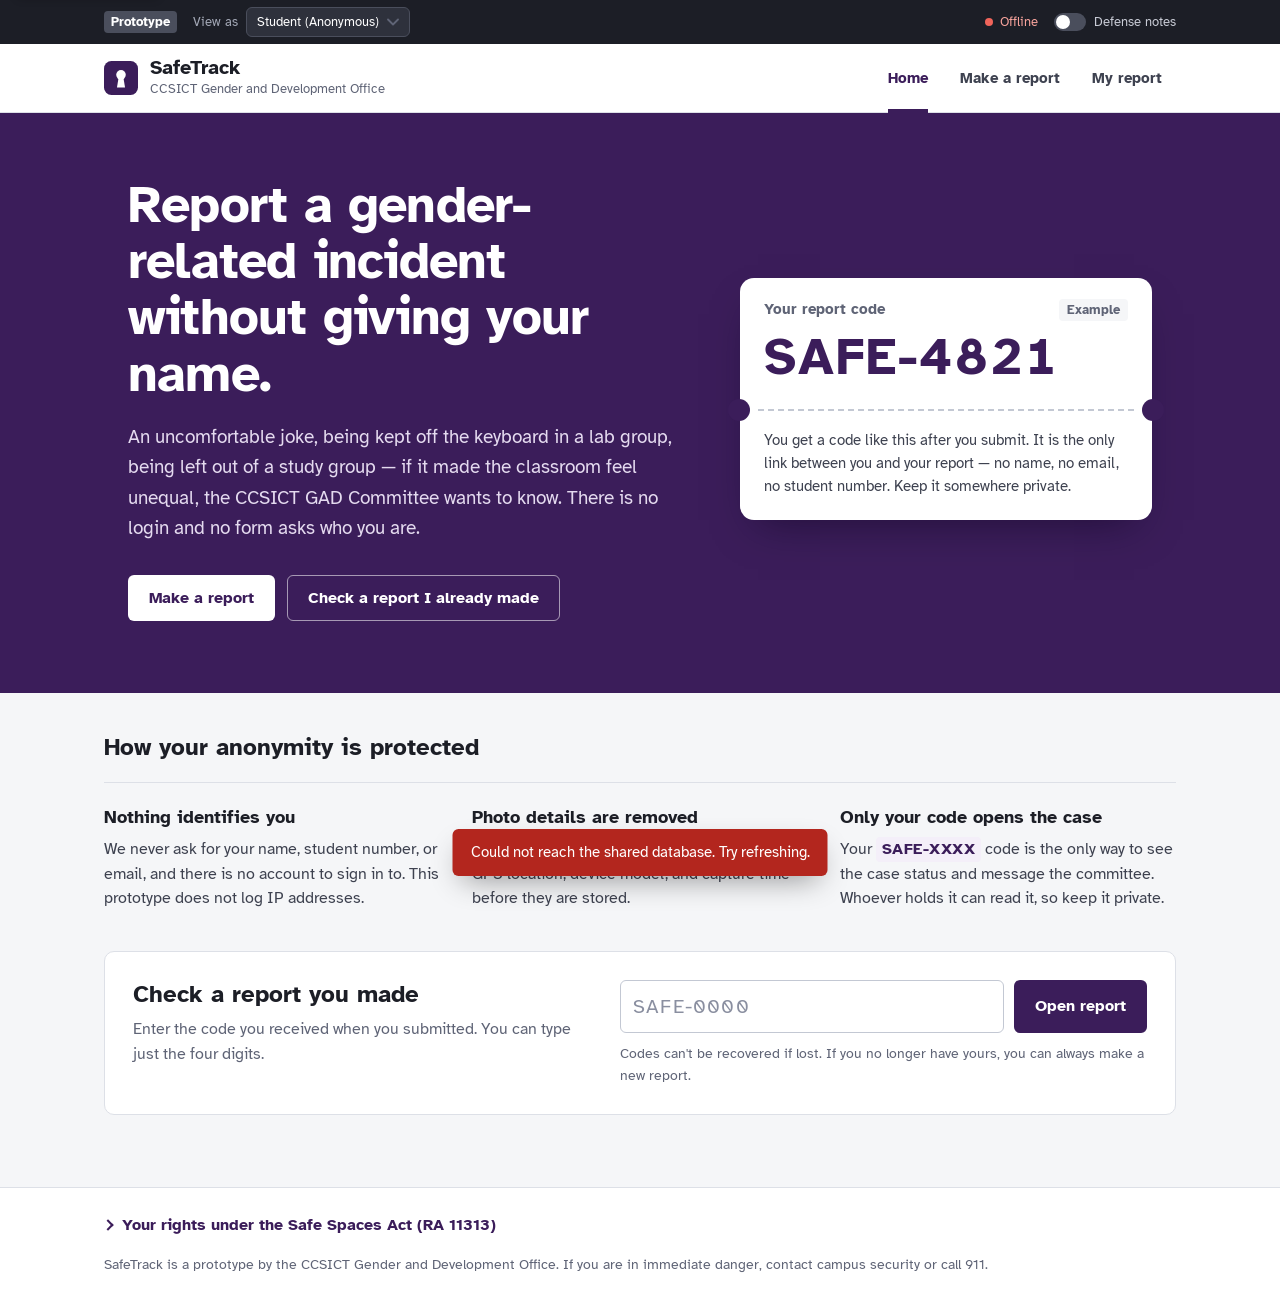
==== commit e802c2f6: "Add files via upload" ====
--- a/index.html
+++ b/index.html
@@ -1,421 +1,454 @@
-<!DOCTYPE html>
-<html lang="en">
-<head>
-<meta charset="UTF-8" />
-<meta name="viewport" content="width=device-width, initial-scale=1.0" />
-<title>CCSICT SafeTrack — Anonymous Reporting &amp; Support Portal</title>
-
-<link rel="preconnect" href="https://fonts.googleapis.com">
-<link rel="preconnect" href="https://fonts.gstatic.com" crossorigin>
-<link href="https://fonts.googleapis.com/css2?family=Syne:wght@600;700;800&family=Space+Grotesk:wght@300;400;500;600;700&family=JetBrains+Mono:wght@400;600&display=swap" rel="stylesheet">
-
-<link rel="stylesheet" href="styles.css" />
-</head>
-<body>
-
-<!-- PROTO BAR -->
-<div class="proto-bar">
-  <div class="proto-inner">
-    <div class="proto-left">
-      <span class="proto-title">Prototype Controls</span>
-      <label class="proto-field">
-        <span>Role</span>
-        <select id="roleSelect" class="sel sel-sm" onchange="requestRoleSwitch(this.value)">
-          <option value="student">Student (Anonymous)</option>
-          <option value="gad">GAD Coordinator</option>
-          <option value="admin">College Admin</option>
-        </select>
-      </label>
-      <span id="roleBadge" class="pill pill-violet">Student (Anonymous)</span>
-    </div>
-
-    <div class="proto-right">
-      <label class="switch">
-        <input type="checkbox" id="defenseToggle" onchange="toggleDefenseNotes(this.checked)" />
-        <span class="switch-track"><span class="switch-dot"></span></span>
-        <span class="switch-label">Defense Notes</span>
-      </label>
-      <button id="resetBtn" onclick="resetDemoData()" class="btn btn-xs btn-glass hidden">Reset All Data</button>
-    </div>
-  </div>
-</div>
-
-<!-- TOPBAR -->
-<header class="topbar">
-  <div class="topbar-inner">
-    <button onclick="goRoleHome()" class="brand">
-      <span class="brand-mark">ST</span>
-      <span class="brand-text">
-        <span class="brand-name">CCSICT SafeTrack</span>
-        <span class="brand-sub">Gender &amp; Development · Student Support</span>
-      </span>
-    </button>
-
-    <nav class="nav">
-      <button onclick="go('wf01')" id="tab-wf01" class="nav-tab">Home</button>
-      <button onclick="go('wf02')" id="tab-report" class="nav-tab">Report</button>
-      <button onclick="go('wf04')" id="tab-wf04" class="nav-tab">My Ticket</button>
-      <button onclick="go('wf05')" id="tab-wf05" class="nav-tab hidden">Staff Dashboard</button>
-    </nav>
-  </div>
-</header>
-
-<main class="shell">
-
-  <!-- WF01 -->
-  <section id="view-wf01" class="view hidden stack">
-    <div class="hero">
-      <div class="hero-inner">
-        <span class="pill pill-lime">100% Anonymous · No Login Required</span>
-        <h1 class="hero-title">
-          A safe space to<br />
-          <span class="grad-text">speak up.</span>
-        </h1>
-        <p class="hero-lede">
-          Whether it was an uncomfortable joke, unfair role division in a coding lab,
-          or subtle exclusion — your voice matters. Reports go straight to the CCSICT
-          GAD Committee. No names. No accounts. No tracing.
-        </p>
-        <div class="hero-actions">
-          <button onclick="go('wf02')" class="btn btn-lime">Report an Incident</button>
-          <button onclick="document.getElementById('wf01LookupInput').focus()" class="btn btn-glass">Check My Ticket</button>
-        </div>
-      </div>
-
-      <div class="ticker" aria-hidden="true">
-        <div class="ticker-track">
-          <span>100% anonymous</span><span>◆</span>
-          <span>zero login</span><span>◆</span>
-          <span>metadata stripped</span><span>◆</span>
-          <span>you hold the only key</span><span>◆</span>
-          <span>survivor-centred</span><span>◆</span>
-          <span>100% anonymous</span><span>◆</span>
-          <span>zero login</span><span>◆</span>
-          <span>metadata stripped</span><span>◆</span>
-          <span>you hold the only key</span><span>◆</span>
-          <span>survivor-centred</span><span>◆</span>
-        </div>
-      </div>
-    </div>
-
-    <div class="grid-3">
-      <div class="card promise lift">
-        <div class="promise-num">1</div>
-        <h3>No identity collected</h3>
-        <p>We never ask for your name, student number, or email. There is no login, and no IP logging in this prototype.</p>
-      </div>
-      <div class="card promise lift">
-        <div class="promise-num">2</div>
-        <h3>Metadata is stripped</h3>
-        <p>Screenshots and attachments are cleaned of GPS location, device model, and capture timestamps before storage.</p>
-      </div>
-      <div class="card promise lift">
-        <div class="promise-num">3</div>
-        <h3>You keep the only key</h3>
-        <p>You receive a private <span class="code-chip">SAFE-XXXX</span> code. Only someone holding that code can view the case status and chat.</p>
-      </div>
-    </div>
-
-    <div class="card center-narrow stack-sm">
-      <div>
-        <h2 class="card-title">Check an existing ticket</h2>
-        <p class="card-sub">Enter the private code you received when you filed your report.</p>
-      </div>
-      <div class="lookup-row">
-        <input id="wf01LookupInput" type="text" placeholder="SAFE-XXXX" class="input" />
-        <button onclick="lookupTicket(document.getElementById('wf01LookupInput').value)" class="btn btn-primary">Open Case</button>
-      </div>
-      <p class="hint">Your code is shown once after you submit a report — save it, because it is the only way back into your case.</p>
-    </div>
-
-    <div class="defense-note narrow">
-      <p>Defense Note — WF01 Entry &amp; Privacy Guarantee</p>
-      <p>This screen operationalises the anonymity principle of RA 11313 (Safe Spaces Act) and the Data Privacy Act of 2012 (RA 10173): the system collects the <em>minimum</em> necessary personal data — in fact, none. Identity is replaced by a bearer-token-style case code, so the burden of confidentiality is structural rather than merely procedural.</p>
-    </div>
-  </section>
-
-  <!-- WF02 -->
-  <section id="view-wf02" class="view hidden">
-    <div class="narrow stack">
-      <div class="card stack">
-        <div class="card-head">
-          <div>
-            <h2 class="card-title">Tell us what happened</h2>
-            <p class="card-sub">Step 1 of 2 — the basics. Nothing here can identify you.</p>
-          </div>
-          <span class="pill pill-violet">Step 1 / 2</span>
-        </div>
-
-        <div class="field">
-          <label class="field-label" for="w2Category">Type of incident / behavior <span class="req">*</span></label>
-          <select id="w2Category" class="sel">
-            <option value="">Select category…</option>
-            <option value="Gender Microaggression / Teasing">Gender Microaggression / Inappropriate Teasing</option>
-            <option value="Task Stereotyping (Lab/Projects)">Task Stereotyping in Lab/Projects (e.g., restricted from programming tasks)</option>
-            <option value="Verbal Harassment / Slurs">Verbal Harassment or Disrespectful Remarks</option>
-            <option value="Exclusion from Activities">Exclusion from recitations, peer study groups, or activities</option>
-            <option value="Other Equity Concern">Other unfair or biased treatment</option>
-          </select>
-        </div>
-
-        <div class="field">
-          <label class="field-label">How did the behavior seem to you? <span class="req">*</span></label>
-          <p class="field-note">This is not about blame. It feeds the committee's Unawareness Index so we know where to focus awareness workshops.</p>
-          <div class="pick-grid" id="intentGrid">
-            <label class="pick">
-              <input type="radio" name="w2Intent" value="Unaware" />
-              <strong>They probably didn't realise</strong>
-              <small>Unintentional / lack of awareness</small>
-            </label>
-            <label class="pick">
-              <input type="radio" name="w2Intent" value="Intentional" />
-              <strong>It seemed deliberate</strong>
-              <small>Targeted or repeated on purpose</small>
-            </label>
-            <label class="pick">
-              <input type="radio" name="w2Intent" value="Unsure" />
-              <strong>I'm not sure</strong>
-              <small>Hard to tell from where I stood</small>
-            </label>
-          </div>
-        </div>
-
-        <div class="grid-2">
-          <div class="field">
-            <label class="field-label" for="w2Cohort">Your section / program</label>
-            <select id="w2Cohort" class="sel">
-              <option value="BSIS">BS Information Systems (BSIS)</option>
-              <option value="BSIT">BS Information Technology (BSIT)</option>
-              <option value="BSCS">BS Computer Science (BSCS)</option>
-              <option value="BSDSA">BS Data Science and Analytics (BSDSA)</option>
-              <option value="BLIS">Bachelor of Library and Information Science (BLIS)</option>
-            </select>
-          </div>
-          <div class="field">
-            <label class="field-label" for="w2Location">Where did this occur?</label>
-            <select id="w2Location" class="sel">
-              <optgroup label="Classrooms">
-                <option value="Room 1">Room 1</option>
-                <option value="Room 2">Room 2</option>
-                <option value="Room 3">Room 3</option>
-                <option value="Room 4">Room 4</option>
-                <option value="Room 5">Room 5</option>
-                <option value="Room 6">Room 6</option>
-              </optgroup>
-              <optgroup label="Centrum Laboratories">
-                <option value="Centrum Lab 1">Centrum Lab 1</option>
-                <option value="Centrum Lab 2">Centrum Lab 2</option>
-                <option value="Centrum Lab 3">Centrum Lab 3</option>
-                <option value="Centrum Lab 4">Centrum Lab 4</option>
-              </optgroup>
-              <optgroup label="CSS Laboratory">
-                <option value="CSS Lab 1">CSS Lab 1</option>
-              </optgroup>
-              <optgroup label="IT Laboratories">
-                <option value="IT Lab 1">IT Lab 1</option>
-                <option value="IT Lab 2">IT Lab 2</option>
-              </optgroup>
-            </select>
-          </div>
-        </div>
-
-        <div class="row-2" style="grid-template-columns:auto 1fr;">
-          <button onclick="go('wf01')" class="btn btn-ghost">Cancel</button>
-          <button onclick="gotoStep2()" class="btn btn-primary">Continue to Step 2 →</button>
-        </div>
-      </div>
-
-      <div class="defense-note">
-        <p>Defense Note — WF02 Perceived Intent Capture</p>
-        <p>The "perceived intent" field separates <em>awareness deficits</em> from <em>hostility</em>. GAD literature distinguishes between unconscious gender bias (which is best addressed through sensitivity training and curriculum redesign) and intentional harassment (which requires disciplinary escalation). Capturing the reporter's perception lets the committee route cases correctly while feeding the Unawareness Index in WF05.</p>
-      </div>
-    </div>
-  </section>
-
-  <!-- WF03 -->
-  <section id="view-wf03" class="view hidden">
-    <div class="narrow stack">
-      <div class="card stack">
-        <div class="card-head">
-          <div>
-            <h2 class="card-title">Describe it in your own words</h2>
-            <p class="card-sub">Step 2 of 2 — share as much or as little as you feel comfortable with.</p>
-          </div>
-          <span class="pill pill-violet">Step 2 / 2</span>
-        </div>
-
-        <div class="field">
-          <label class="field-label" for="w3Desc">What happened? <span class="req">*</span></label>
-          <textarea id="w3Desc" rows="5" oninput="draft.desc = this.value"
-            placeholder="Briefly describe what took place, what was said or done, and how it affected you…"></textarea>
-        </div>
-
-        <div class="field">
-          <label class="field-label" for="w3File">Optional screenshot or attachment</label>
-          <p class="field-note">Device metadata and image location info will be safely stripped.</p>
-          <input id="w3File" type="file" class="file-input" onchange="handleFileChosen(event)" />
-          <div id="exifStatus" class="strip-ok hidden"></div>
-        </div>
-
-        <div class="note-box">
-          By submitting, you confirm this report is made in good faith. You will receive a private
-          <span class="code-chip">SAFE-XXXX</span> code — save it, because it is the only way back into this case.
-        </div>
-
-        <div class="row-2" style="grid-template-columns:auto 1fr;">
-          <button onclick="go('wf02')" class="btn btn-ghost">← Back</button>
-          <button onclick="submitReport(event)" class="btn btn-primary">Submit Confidential Report</button>
-        </div>
-      </div>
-
-      <div class="defense-note">
-        <p>Defense Note — WF03 Metadata Stripping</p>
-        <p>EXIF data in photos can contain GPS coordinates, device serial numbers, and timestamps — all of which can de-anonymise a reporter. The prototype simulates stripping these fields before storage, demonstrating <em>privacy by design</em> as required by RA 10173 §20 (security measures for personal data).</p>
-      </div>
-    </div>
-  </section>
-
-  <!-- WF04 -->
-  <section id="view-wf04" class="view hidden">
-    <div id="wf04Body" class="narrow stack"></div>
-    <div class="defense-note narrow">
-      <p>Defense Note — WF04 Two-Way Anonymous Chat</p>
-      <p>The chat channel preserves the reporter's anonymity while enabling a restorative, dialogue-based resolution rather than a purely punitive one. Because the case code is a bearer token, the student controls disclosure — this mirrors survivor-centred practice in gender-based violence response protocols.</p>
-    </div>
-  </section>
-
-  <!-- WF05 -->
-  <section id="view-wf05" class="view hidden stack">
-    <div id="wf05Denied" class="card state hidden">
-      <div class="state-icon">!</div>
-      <h2>Restricted area</h2>
-      <p>The staff dashboard is only available to GAD Coordinators and the College Admin. Student accounts can submit reports and track their own case in <strong>My Ticket</strong>.</p>
-      <button onclick="go('wf01')" class="btn btn-glass btn-xs">Back to Home</button>
-    </div>
-
-    <div id="wf05Content" class="stack">
-      <div class="card">
-        <div class="card-head" style="border-bottom:none;padding-bottom:0;margin-bottom:0;">
-          <div>
-            <h2 class="card-title">Staff triage &amp; equity analytics</h2>
-            <p id="wf05RoleNote" class="card-sub"></p>
-          </div>
-          <div style="display:flex;flex-wrap:wrap;gap:9px;align-items:center;">
-            <button onclick="refreshData(true)" class="btn btn-glass btn-xs">↻ Refresh</button>
-            <button id="exportCsvBtn" onclick="handleExport()" class="btn btn-primary btn-xs">Export Full Triage CSV</button>
-            <button id="importCsvBtn" onclick="document.getElementById('csvFileInput').click()" class="btn btn-glass btn-xs">Import CSV</button>
-            <input id="csvFileInput" type="file" accept=".csv" class="hidden" onchange="onCsvFileChosen(event)" />
-          </div>
-        </div>
-      </div>
-
-      <div class="grid-4" id="kpiGrid"></div>
-
-      <div class="card stack-sm">
-        <div class="card-head" style="margin-bottom:0;">
-          <div>
-            <h3 class="card-title" style="font-size:15px;">Unawareness Index</h3>
-            <p class="card-sub">Share of reports where the behavior was perceived as unintentional — a proxy for awareness-training need.</p>
-          </div>
-          <span id="unawareSummary" class="pill pill-violet">0%</span>
-        </div>
-        <div id="unawareBars" class="stack-sm"></div>
-      </div>
-
-      <div class="card stack-sm">
-        <div class="card-head" style="margin-bottom:0;">
-          <div>
-            <h3 class="card-title" style="font-size:15px;">Reports by section</h3>
-            <p class="card-sub">Sections with fewer than 5 reports are masked for statistical privacy.</p>
-          </div>
-        </div>
-        <div class="tbl-wrap scroll-thin">
-          <table class="tbl">
-            <thead>
-              <tr>
-                <th>Section</th><th>Reports</th><th>Unaware</th><th>Resolved</th><th>Unawareness rate</th>
-              </tr>
-            </thead>
-            <tbody id="cohortTableBody"></tbody>
-          </table>
-        </div>
-      </div>
-
-      <div id="adminPrivacyShield" class="shield hidden">
-        <div class="shield-icon">🔒</div>
-        <h3>Privacy Shield Active</h3>
-        <p>The College Admin role can view aggregated equity metrics only. Individual case records, the Kanban workflow, and the case triage table are hidden to prevent re-identification of anonymous reporters.</p>
-      </div>
-
-      <div id="wf05KanbanSection" class="card stack-sm">
-        <div class="card-head" style="margin-bottom:0;">
-          <div>
-            <h3 class="card-title" style="font-size:15px;">Case Kanban</h3>
-            <p class="card-sub">Move a case forward as it is reviewed and resolved.</p>
-          </div>
-        </div>
-        <div class="kanban" id="kanbanBoard"></div>
-      </div>
-
-      <div id="wf05TableSection" class="card stack-sm">
-        <div class="card-head" style="margin-bottom:0;">
-          <div>
-            <h3 class="card-title" style="font-size:15px;">Case triage table</h3>
-          </div>
-          <span class="pill pill-glass">Total logged: <span id="logCount" class="mono" style="color:#E4F1FF;font-size:11px;">0</span></span>
-        </div>
-        <div class="tbl-wrap scroll-thin">
-          <table class="tbl">
-            <thead>
-              <tr>
-                <th>Ticket ID</th><th>Date</th><th>Section</th><th>Category</th>
-                <th>Intent</th><th>Status</th><th>Chat</th><th>Open</th>
-              </tr>
-            </thead>
-            <tbody id="triageTableBody"></tbody>
-          </table>
-        </div>
-      </div>
-
-      <div class="defense-note">
-        <p>Defense Note — WF05 Statistical Disclosure Control</p>
-        <p>Small-cell suppression (the <span class="mono">&lt; 5</span> rule) is a standard statistical disclosure control technique: reporting counts of 1–4 in a small cohort makes individual reporters trivially re-identifiable by process of elimination. Combined with role-based aggregation for the College Admin, this implements the <em>purpose limitation</em> and <em>data minimisation</em> principles of RA 10173.</p>
-      </div>
-    </div>
-  </section>
-
-  <!-- POLICY -->
-  <section class="card policy">
-    <details>
-      <summary>Campus Equity Guidelines &amp; The Safe Spaces Act (RA 11313)</summary>
-      <div class="policy-body">
-        <p>Under Republic Act No. 11313 (Safe Spaces Act) and institutional GAD policies, all students are entitled to a classroom and laboratory free of gender-based sexual harassment, derogatory remarks, and systemic exclusion.</p>
-        <p>The CCSICT GAD Committee uses logged reports to identify recurring biases in laboratory groupings, facilitate faculty sensitivity workshops, and ensure non-punitive, restorative resolutions.</p>
-      </div>
-    </details>
-  </section>
-
-</main>
-
-<!-- STAFF ACCESS MODAL -->
-<div id="authModal" class="modal hidden">
-  <div class="modal-card">
-    <div class="modal-icon">🔒</div>
-    <div>
-      <h3 class="modal-title">Staff Access</h3>
-      <p id="authModalSubtitle" class="modal-sub">Enter the password to continue.</p>
-    </div>
-    <input id="authPasswordInput" type="password" autocomplete="off" placeholder="Password"
-      class="input"
-      onkeydown="if(event.key==='Enter'){submitPassword();} if(event.key==='Escape'){cancelPassword();}" />
-    <p id="authError" class="modal-error hidden"></p>
-    <div class="row-2">
-      <button onclick="cancelPassword()" class="btn btn-ghost btn-xs">Cancel</button>
-      <button onclick="submitPassword()" class="btn btn-primary btn-xs">Unlock</button>
-    </div>
-  </div>
-</div>
-
-<script src="app.js" defer></script>
-</body>
-</html>+<!DOCTYPE html>
+<html lang="en">
+<head>
+<meta charset="UTF-8" />
+<meta name="viewport" content="width=device-width, initial-scale=1.0" />
+<title>CCSICT SafeTrack — Anonymous Reporting &amp; Support Portal</title>
+<meta name="description" content="Report a gender-related incident at CCSICT without giving your name. No login, no account." />
+<meta name="theme-color" content="#3B1D5A" />
+<link rel="icon" href="data:image/svg+xml,%3Csvg xmlns='http://www.w3.org/2000/svg' viewBox='0 0 32 32'%3E%3Crect width='32' height='32' rx='7' fill='%233B1D5A'/%3E%3Ccircle cx='16' cy='13' r='4.5' fill='%23fff'/%3E%3Cpath d='M13.6 16.5h4.8l1.4 8.5h-7.6z' fill='%23fff'/%3E%3C/svg%3E" />
+
+<link rel="preconnect" href="https://fonts.googleapis.com">
+<link rel="preconnect" href="https://fonts.gstatic.com" crossorigin>
+<link href="https://fonts.googleapis.com/css2?family=Atkinson+Hyperlegible:ital,wght@0,400;0,700;1,400&display=swap" rel="stylesheet">
+
+<link rel="stylesheet" href="styles.css" />
+</head>
+<body>
+<a href="#main" class="skip-link">Skip to content</a>
+
+<!-- PROTOTYPE CONTROLS -->
+<div class="proto-bar">
+  <div class="proto-inner">
+    <div class="proto-left">
+      <span class="proto-title">Prototype</span>
+      <label class="proto-field">
+        <span>View as</span>
+        <select id="roleSelect" class="sel sel-sm" onchange="requestRoleSwitch(this.value)">
+          <option value="student">Student (Anonymous)</option>
+          <option value="gad">GAD Coordinator</option>
+          <option value="admin">College Admin</option>
+        </select>
+      </label>
+      <span id="roleBadge" class="pill pill-violet">Student (Anonymous)</span>
+    </div>
+
+    <div class="proto-right">
+      <span id="syncStatus" class="sync" data-state="syncing" title="Shared database connection">
+        <span class="sync-dot"></span><span class="sync-label">Connecting…</span>
+      </span>
+      <label class="switch">
+        <input type="checkbox" id="defenseToggle" onchange="toggleDefenseNotes(this.checked)" />
+        <span class="switch-track"><span class="switch-dot"></span></span>
+        <span class="switch-label">Defense notes</span>
+      </label>
+      <button id="resetBtn" onclick="resetDemoData()" class="btn btn-xs btn-danger hidden">Reset all data</button>
+    </div>
+  </div>
+</div>
+
+<!-- HEADER -->
+<header class="topbar">
+  <div class="topbar-inner">
+    <button onclick="goRoleHome()" class="brand" aria-label="SafeTrack home">
+      <span class="brand-mark" aria-hidden="true">
+        <svg viewBox="0 0 32 32" width="34" height="34"><rect width="32" height="32" rx="7" fill="currentColor"/><circle cx="16" cy="13" r="4.5" fill="#fff"/><path d="M13.6 16.5h4.8l1.4 8.5h-7.6z" fill="#fff"/></svg>
+      </span>
+      <span class="brand-text">
+        <span class="brand-name">SafeTrack</span>
+        <span class="brand-sub">CCSICT Gender and Development Office</span>
+      </span>
+    </button>
+
+    <nav class="nav" aria-label="Main">
+      <button onclick="go('wf01')" id="tab-wf01" class="nav-tab">Home</button>
+      <button onclick="go('wf02')" id="tab-report" class="nav-tab">Make a report</button>
+      <button onclick="go('wf04')" id="tab-wf04" class="nav-tab">My report</button>
+      <button onclick="go('wf05')" id="tab-wf05" class="nav-tab hidden">Staff dashboard</button>
+    </nav>
+  </div>
+</header>
+
+<main class="shell" id="main" tabindex="-1">
+
+  <!-- WF01 · HOME -->
+  <section id="view-wf01" class="view hidden">
+    <div class="hero">
+      <div class="hero-inner">
+        <div class="hero-copy">
+          <h1 class="hero-title">Report a gender-related incident without giving your name.</h1>
+          <p class="hero-lede">
+            An uncomfortable joke, being kept off the keyboard in a lab group, being left out of
+            a study group — if it made the classroom feel unequal, the CCSICT GAD Committee wants
+            to know. There is no login and no form asks who you are.
+          </p>
+          <div class="hero-actions">
+            <button onclick="go('wf02')" class="btn btn-light">Make a report</button>
+            <button onclick="const i=document.getElementById('wf01LookupInput');i.scrollIntoView({behavior:'smooth',block:'center'});i.focus({preventScroll:true});" class="btn btn-outline-light">Check a report I already made</button>
+          </div>
+        </div>
+
+        <figure class="stub" aria-label="Example of the report code you receive">
+          <div class="stub-top">
+            <span>Your report code</span>
+            <span class="stub-tag">Example</span>
+          </div>
+          <p class="stub-code">SAFE-4821</p>
+          <div class="stub-perf" aria-hidden="true"></div>
+          <figcaption class="stub-foot">
+            You get a code like this after you submit. It is the only link between you and your
+            report — no name, no email, no student number. Keep it somewhere private.
+          </figcaption>
+        </figure>
+      </div>
+    </div>
+
+    <section class="section">
+      <h2 class="section-title">How your anonymity is protected</h2>
+      <div class="facts">
+        <div class="fact">
+          <h3>Nothing identifies you</h3>
+          <p>We never ask for your name, student number, or email, and there is no account to sign in to. This prototype does not log IP addresses.</p>
+        </div>
+        <div class="fact">
+          <h3>Photo details are removed</h3>
+          <p>Screenshots and attachments are cleaned of GPS location, device model, and capture time before they are stored.</p>
+        </div>
+        <div class="fact">
+          <h3>Only your code opens the case</h3>
+          <p>Your <span class="code-chip">SAFE-XXXX</span> code is the only way to see the case status and message the committee. Whoever holds it can read it, so keep it private.</p>
+        </div>
+      </div>
+    </section>
+
+    <section class="section lookup-section">
+      <div class="lookup-copy">
+        <h2 class="section-title">Check a report you made</h2>
+        <p class="muted">Enter the code you received when you submitted. You can type just the four digits.</p>
+      </div>
+      <div class="lookup-form">
+        <div class="lookup-row">
+          <input id="wf01LookupInput" type="text" placeholder="SAFE-0000" class="input input-code" aria-label="Report code"
+            autocomplete="off" autocapitalize="characters" spellcheck="false"
+            onkeydown="if(event.key==='Enter'){lookupFrom('wf01LookupInput', document.getElementById('wf01LookupBtn'));}" />
+          <button id="wf01LookupBtn" onclick="lookupFrom('wf01LookupInput', this)" class="btn btn-primary">Open report</button>
+        </div>
+        <p class="hint">Codes can't be recovered if lost. If you no longer have yours, you can always make a new report.</p>
+      </div>
+    </section>
+
+    <aside class="defense-note">
+      <p>Defense note: entry and privacy guarantee (WF01)</p>
+      <p>This screen operationalises the anonymity principle of RA 11313 (Safe Spaces Act) and the Data Privacy Act of 2012 (RA 10173): the system collects the <em>minimum</em> necessary personal data — in fact, none. Identity is replaced by a bearer-token-style case code, so the burden of confidentiality is structural rather than merely procedural.</p>
+    </aside>
+  </section>
+
+  <!-- WF02 · STEP 1 -->
+  <section id="view-wf02" class="view hidden">
+    <div class="form-page">
+      <div class="steps" aria-label="Progress">
+        <span class="steps-text">Step 1 of 2</span>
+        <span class="steps-bar"><span style="width:50%"></span></span>
+      </div>
+      <h1 class="page-title">What happened?</h1>
+      <p class="page-lede">Start with the basics. None of these answers can identify you.</p>
+
+      <div class="panel form-stack">
+        <div class="field">
+          <label class="field-label" for="w2Category">Type of incident <span class="req" aria-hidden="true">*</span></label>
+          <select id="w2Category" class="sel" onchange="clearFlag('w2Category')">
+            <option value="">Choose one…</option>
+            <option value="Gender Microaggression / Teasing">Gender microaggression or inappropriate teasing</option>
+            <option value="Task Stereotyping (Lab/Projects)">Task stereotyping in labs or projects (e.g., kept from programming tasks)</option>
+            <option value="Verbal Harassment / Slurs">Verbal harassment or disrespectful remarks</option>
+            <option value="Exclusion from Activities">Exclusion from recitations, study groups, or activities</option>
+            <option value="Other Equity Concern">Other unfair or biased treatment</option>
+          </select>
+        </div>
+
+        <fieldset class="field">
+          <legend class="field-label">Did it seem intentional? <span class="req" aria-hidden="true">*</span></legend>
+          <p class="field-note">This isn't about blame. It tells the committee whether a workshop or a formal response is the better fit.</p>
+          <div class="pick-grid" id="intentGrid" role="radiogroup" aria-label="Perceived intent" onchange="clearFlag('intentGrid')">
+            <label class="pick">
+              <input type="radio" name="w2Intent" value="Unaware" />
+              <span class="pick-text">
+                <strong>They probably didn't realise</strong>
+                <small>It seemed unintentional, from a lack of awareness</small>
+              </span>
+            </label>
+            <label class="pick">
+              <input type="radio" name="w2Intent" value="Intentional" />
+              <span class="pick-text">
+                <strong>It seemed deliberate</strong>
+                <small>Targeted, or repeated on purpose</small>
+              </span>
+            </label>
+            <label class="pick">
+              <input type="radio" name="w2Intent" value="Unsure" />
+              <span class="pick-text">
+                <strong>I'm not sure</strong>
+                <small>Hard to tell from where I was</small>
+              </span>
+            </label>
+          </div>
+        </fieldset>
+
+        <div class="grid-2">
+          <div class="field">
+            <label class="field-label" for="w2Cohort">Your program</label>
+            <select id="w2Cohort" class="sel">
+              <option value="BSIS">BS Information Systems (BSIS)</option>
+              <option value="BSIT">BS Information Technology (BSIT)</option>
+              <option value="BSCS">BS Computer Science (BSCS)</option>
+              <option value="BSDSA">BS Data Science and Analytics (BSDSA)</option>
+              <option value="BLIS">Bachelor of Library and Information Science (BLIS)</option>
+            </select>
+          </div>
+          <div class="field">
+            <label class="field-label" for="w2Location">Where did it happen?</label>
+            <select id="w2Location" class="sel">
+              <optgroup label="Classrooms">
+                <option value="Room 1">Room 1</option>
+                <option value="Room 2">Room 2</option>
+                <option value="Room 3">Room 3</option>
+                <option value="Room 4">Room 4</option>
+                <option value="Room 5">Room 5</option>
+                <option value="Room 6">Room 6</option>
+              </optgroup>
+              <optgroup label="Centrum Laboratories">
+                <option value="Centrum Lab 1">Centrum Lab 1</option>
+                <option value="Centrum Lab 2">Centrum Lab 2</option>
+                <option value="Centrum Lab 3">Centrum Lab 3</option>
+                <option value="Centrum Lab 4">Centrum Lab 4</option>
+              </optgroup>
+              <optgroup label="CSS Laboratory">
+                <option value="CSS Lab 1">CSS Lab 1</option>
+              </optgroup>
+              <optgroup label="IT Laboratories">
+                <option value="IT Lab 1">IT Lab 1</option>
+                <option value="IT Lab 2">IT Lab 2</option>
+              </optgroup>
+            </select>
+          </div>
+        </div>
+      </div>
+
+      <div class="form-actions">
+        <button onclick="gotoStep2()" class="btn btn-primary">Continue</button>
+        <button onclick="go('wf01')" class="btn btn-text">Cancel</button>
+      </div>
+
+      <aside class="defense-note">
+        <p>Defense note: perceived intent capture (WF02)</p>
+        <p>The "perceived intent" field separates <em>awareness deficits</em> from <em>hostility</em>. GAD literature distinguishes between unconscious gender bias (which is best addressed through sensitivity training and curriculum redesign) and intentional harassment (which requires disciplinary escalation). Capturing the reporter's perception lets the committee route cases correctly while feeding the Unawareness Index in WF05.</p>
+      </aside>
+    </div>
+  </section>
+
+  <!-- WF03 · STEP 2 -->
+  <section id="view-wf03" class="view hidden">
+    <div class="form-page">
+      <div class="steps" aria-label="Progress">
+        <span class="steps-text">Step 2 of 2</span>
+        <span class="steps-bar"><span style="width:100%"></span></span>
+      </div>
+      <h1 class="page-title">Describe it in your own words</h1>
+      <p class="page-lede">Share as much or as little as you're comfortable with.</p>
+
+      <div class="panel form-stack">
+        <div class="field">
+          <label class="field-label" for="w3Desc">What happened? <span class="req" aria-hidden="true">*</span></label>
+          <textarea id="w3Desc" rows="7" oninput="onDescInput(this)"
+            placeholder="What was said or done, and how it affected you."></textarea>
+          <div class="field-foot">
+            <span>Leave out your own name and student number.</span>
+            <span id="w3Count">0 characters</span>
+          </div>
+        </div>
+
+        <div class="field">
+          <label class="field-label" for="w3File">Screenshot or attachment <span class="optional">(optional)</span></label>
+          <p class="field-note">Location and device details are removed before the file is stored.</p>
+          <input id="w3File" type="file" class="file-input" onchange="handleFileChosen(event)" />
+          <div id="exifStatus" class="strip-ok hidden"></div>
+        </div>
+
+        <div class="note-box">
+          By submitting, you confirm this report is made in good faith. You'll get a private
+          <span class="code-chip">SAFE-XXXX</span> code on the next screen. Save it — it's the only way back into this report.
+        </div>
+      </div>
+
+      <div class="form-actions">
+        <button id="submitBtn" onclick="submitReport()" class="btn btn-primary">Submit report</button>
+        <button onclick="go('wf02')" class="btn btn-text">Back</button>
+      </div>
+
+      <aside class="defense-note">
+        <p>Defense note: metadata stripping (WF03)</p>
+        <p>EXIF data in photos can contain GPS coordinates, device serial numbers, and timestamps — all of which can de-anonymise a reporter. The prototype simulates stripping these fields before storage, demonstrating <em>privacy by design</em> as required by RA 10173 §20 (security measures for personal data).</p>
+      </aside>
+    </div>
+  </section>
+
+  <!-- WF04 · REPORT / CASE -->
+  <section id="view-wf04" class="view hidden">
+    <div id="wf04Body" class="case-page"></div>
+    <aside class="defense-note case-page">
+      <p>Defense note: two-way anonymous chat (WF04)</p>
+      <p>The chat channel preserves the reporter's anonymity while enabling a restorative, dialogue-based resolution rather than a purely punitive one. Because the case code is a bearer token, the student controls disclosure — this mirrors survivor-centred practice in gender-based violence response protocols.</p>
+    </aside>
+  </section>
+
+  <!-- WF05 · STAFF -->
+  <section id="view-wf05" class="view hidden">
+    <div id="wf05Denied" class="panel state hidden">
+      <div class="state-icon" aria-hidden="true">!</div>
+      <h2>Staff only</h2>
+      <p>The dashboard is for GAD Coordinators and the College Admin. Students can make a report and follow it under <strong>My report</strong>.</p>
+      <button onclick="go('wf01')" class="btn btn-secondary btn-xs">Back to home</button>
+    </div>
+
+    <div id="wf05Content" class="dash">
+      <div class="dash-head">
+        <div>
+          <h1 class="page-title">Staff dashboard</h1>
+          <p id="wf05RoleNote" class="page-lede"></p>
+        </div>
+        <div class="dash-actions">
+          <button onclick="refreshData(true)" class="btn btn-secondary btn-xs">Refresh</button>
+          <button id="importCsvBtn" onclick="document.getElementById('csvFileInput').click()" class="btn btn-secondary btn-xs">Import CSV</button>
+          <button id="exportCsvBtn" onclick="handleExport()" class="btn btn-primary btn-xs">Export Full Triage CSV</button>
+          <input id="csvFileInput" type="file" accept=".csv" class="hidden" onchange="onCsvFileChosen(event)" />
+        </div>
+      </div>
+
+      <div id="adminPrivacyShield" class="shield hidden">
+        <div class="shield-icon" aria-hidden="true">
+          <svg viewBox="0 0 24 24" width="22" height="22" fill="none" stroke="currentColor" stroke-width="2" stroke-linecap="round" stroke-linejoin="round"><rect x="4" y="11" width="16" height="10" rx="2"/><path d="M8 11V7a4 4 0 0 1 8 0v4"/></svg>
+        </div>
+        <div>
+          <h3>Individual cases are hidden for this role</h3>
+          <p>The College Admin sees totals only. Case records, the case board, and the triage table are hidden so anonymous reporters can't be identified.</p>
+        </div>
+      </div>
+
+      <div class="kpi-strip" id="kpiGrid"></div>
+
+      <div class="dash-grid">
+        <section class="panel">
+          <div class="panel-head">
+            <div>
+              <h2 class="panel-title">Unawareness Index by category</h2>
+              <p class="panel-sub">Share of reports where the behavior seemed unintentional. Higher means awareness training is likely the right response.</p>
+            </div>
+            <span id="unawareSummary" class="summary-figure">0%</span>
+          </div>
+          <div id="unawareBars" class="bars"></div>
+        </section>
+
+        <section class="panel">
+          <div class="panel-head">
+            <div>
+              <h2 class="panel-title">Reports by program</h2>
+              <p class="panel-sub">Programs with fewer than 5 reports are hidden so no one can be singled out.</p>
+            </div>
+          </div>
+          <div class="tbl-wrap">
+            <table class="tbl">
+              <thead>
+                <tr>
+                  <th>Program</th><th class="num">Reports</th><th class="num">Unaware</th><th class="num">Resolved</th><th class="num">Unaware rate</th>
+                </tr>
+              </thead>
+              <tbody id="cohortTableBody"></tbody>
+            </table>
+          </div>
+        </section>
+      </div>
+
+      <section id="wf05KanbanSection" class="panel">
+        <div class="panel-head">
+          <div>
+            <h2 class="panel-title">Case board</h2>
+            <p class="panel-sub">Move each case along as it is reviewed and resolved.</p>
+          </div>
+        </div>
+        <div class="kanban" id="kanbanBoard"></div>
+      </section>
+
+      <section id="wf05TableSection" class="panel">
+        <div class="panel-head">
+          <div>
+            <h2 class="panel-title">All cases</h2>
+            <p class="panel-sub"><span id="logCount">0</span> logged in total.</p>
+          </div>
+        </div>
+        <div class="toolbar">
+          <input id="triageSearch" type="search" class="input input-sm" placeholder="Search by code, program, category, or narrative"
+            aria-label="Search cases" autocomplete="off" oninput="setTriageFilter('q', this.value)" />
+          <select id="triageStatus" class="sel sel-filter" aria-label="Filter by status" onchange="setTriageFilter('status', this.value)">
+            <option value="">All statuses</option>
+            <option value="New">New</option>
+            <option value="In Review">In Review</option>
+            <option value="Resolved">Resolved</option>
+          </select>
+          <span id="triageShown" class="toolbar-count"></span>
+        </div>
+        <div class="tbl-wrap">
+          <table class="tbl tbl-cases">
+            <thead>
+              <tr>
+                <th>Code</th><th>Filed</th><th>Program</th><th>Category</th>
+                <th>Intent</th><th>Status</th><th class="num">Messages</th><th><span class="sr-only">Open</span></th>
+              </tr>
+            </thead>
+            <tbody id="triageTableBody"></tbody>
+          </table>
+        </div>
+      </section>
+
+      <aside class="defense-note">
+        <p>Defense note: statistical disclosure control (WF05)</p>
+        <p>Small-cell suppression (the <span class="mono">&lt; 5</span> rule) is a standard statistical disclosure control technique: reporting counts of 1–4 in a small cohort makes individual reporters trivially re-identifiable by process of elimination. Combined with role-based aggregation for the College Admin, this implements the <em>purpose limitation</em> and <em>data minimisation</em> principles of RA 10173.</p>
+      </aside>
+    </div>
+  </section>
+
+</main>
+
+<footer class="footer">
+  <div class="footer-inner">
+    <details class="policy">
+      <summary>Your rights under the Safe Spaces Act (RA 11313)</summary>
+      <div class="policy-body">
+        <p>Under Republic Act No. 11313 (Safe Spaces Act) and institutional GAD policies, all students are entitled to a classroom and laboratory free of gender-based sexual harassment, derogatory remarks, and systemic exclusion.</p>
+        <p>The CCSICT GAD Committee uses logged reports to identify recurring biases in laboratory groupings, facilitate faculty sensitivity workshops, and ensure non-punitive, restorative resolutions.</p>
+      </div>
+    </details>
+    <p class="footer-meta">SafeTrack is a prototype by the CCSICT Gender and Development Office. If you are in immediate danger, contact campus security or call 911.</p>
+  </div>
+</footer>
+
+<!-- STAFF ACCESS MODAL -->
+<div id="authModal" class="modal hidden">
+  <div class="modal-card" role="dialog" aria-modal="true" aria-labelledby="authModalTitle" aria-describedby="authModalSubtitle">
+    <div>
+      <h3 class="modal-title" id="authModalTitle">Staff sign-in</h3>
+      <p id="authModalSubtitle" class="modal-sub">Enter the password to continue.</p>
+    </div>
+    <input id="authPasswordInput" type="password" autocomplete="off" placeholder="Password" aria-label="Password"
+      class="input"
+      onkeydown="if(event.key==='Enter'){submitPassword();} if(event.key==='Escape'){cancelPassword();}" />
+    <p id="authError" class="modal-error hidden" role="alert"></p>
+    <div class="modal-actions">
+      <button onclick="cancelPassword()" class="btn btn-text">Cancel</button>
+      <button onclick="submitPassword()" class="btn btn-primary">Sign in</button>
+    </div>
+  </div>
+</div>
+
+<script src="app.js" defer></script>
+</body>
+</html>
--- a/styles.css
+++ b/styles.css
@@ -1,951 +1,886 @@
-/* ============================================================
-   00 · TOKENS  —  #27005D / #9400FF / #AED2FF / #E4F1FF
-============================================================ */
-:root{
-  --void:#12002e;
-  --void-2:#1a0042;
-  --void-3:#27005D;
-
-  --glass:rgba(174,210,255,.05);
-  --glass-2:rgba(174,210,255,.10);
-
-  --stroke:rgba(174,210,255,.16);
-  --stroke-2:rgba(174,210,255,.30);
-
-  --ink:#E4F1FF;
-  --ink-2:#AED2FF;
-  --ink-3:rgba(174,210,255,.62);
-
-  --violet:#9400FF;
-  --violet-soft:#b54dff;
-  --violet-soft-2:#d4a3ff;
-  --violet-deep:#27005D;
-  --blue:#AED2FF;
-  --ice:#E4F1FF;
-
-  --amber:#b54dff;
-  --rose:#ff5c9d;
-  --mint:#AED2FF;
-  --lime:#E4F1FF;
-  --cyan:#AED2FF;
-  --pink:#b54dff;
-
-  --r-xl:34px;
-  --r-lg:24px;
-  --r-md:16px;
-  --r-sm:11px;
-
-  --font-display:"Syne", system-ui, sans-serif;
-  --font-ui:"Space Grotesk", system-ui, -apple-system, sans-serif;
-  --font-mono:"JetBrains Mono", ui-monospace, monospace;
-
-  --ease:cubic-bezier(.2,.9,.3,1.15);
-}
-
-/* 01 · RESET */
-*,*::before,*::after{ box-sizing:border-box; }
-html{ -webkit-text-size-adjust:100%; scroll-behavior:smooth; }
-body{
-  margin:0;
-  min-height:100vh;
-  display:flex;
-  flex-direction:column;
-  font-family:var(--font-ui);
-  font-size:15px;
-  line-height:1.5;
-  color:var(--ink);
-  background:var(--void);
-  overflow-x:hidden;
-  -webkit-font-smoothing:antialiased;
-  text-rendering:optimizeLegibility;
-}
-button{ font-family:inherit; }
-img,svg{ display:block; max-width:100%; }
-.hidden{ display:none !important; }
-
-/* 02 · BACKGROUND */
-body::before{
-  content:"";
-  position:fixed; inset:-25%; z-index:0; pointer-events:none;
-  background:
-    radial-gradient(38% 34% at 12% 10%, rgba(148,0,255,.55),  transparent 62%),
-    radial-gradient(34% 30% at 88% 4%,  rgba(174,210,255,.28), transparent 62%),
-    radial-gradient(42% 38% at 78% 90%, rgba(148,0,255,.42),  transparent 64%),
-    radial-gradient(36% 34% at 16% 94%, rgba(228,241,255,.14), transparent 62%);
-  filter:blur(64px) saturate(145%);
-  animation:aurora 30s ease-in-out infinite alternate;
-}
-@keyframes aurora{
-  0%   { transform:translate3d(0,0,0) scale(1); }
-  50%  { transform:translate3d(-3%,2%,0) scale(1.08); }
-  100% { transform:translate3d(3%,-3%,0) scale(1.04); }
-}
-body::after{
-  content:"";
-  position:fixed; inset:0; z-index:0; pointer-events:none;
-  opacity:.05; mix-blend-mode:overlay;
-  background-image:url("data:image/svg+xml,%3Csvg xmlns='http://www.w3.org/2000/svg' width='220' height='220'%3E%3Cfilter id='n'%3E%3CfeTurbulence type='fractalNoise' baseFrequency='0.82' numOctaves='3' stitchTiles='stitch'/%3E%3C/filter%3E%3Crect width='100%25' height='100%25' filter='url(%23n)'/%3E%3C/svg%3E");
-}
-.proto-bar, .topbar, .shell, .modal, .toast{ position:relative; z-index:1; }
-
-/* 03 · TYPE */
-h1,h2,h3,h4{ margin:0; font-family:var(--font-display); font-weight:700; letter-spacing:-.02em; }
-p{ margin:0; }
-.eyebrow{
-  display:block;
-  font-size:10px; font-weight:700;
-  letter-spacing:.22em; text-transform:uppercase;
-  color:var(--ink-3);
-}
-.grad-text{
-  background:linear-gradient(100deg, #E4F1FF, #AED2FF 35%, #9400FF 75%, #b54dff);
-  -webkit-background-clip:text; background-clip:text; color:transparent;
-}
-.mono{ font-family:var(--font-mono); }
-
-/* 04 · PILLS */
-.pill{
-  display:inline-flex; align-items:center; gap:6px;
-  padding:4px 11px; border-radius:999px;
-  font-size:10.5px; font-weight:700; letter-spacing:.06em;
-  text-transform:uppercase; white-space:nowrap;
-  border:1px solid transparent;
-}
-.pill-violet{ color:#E4F1FF; background:rgba(148,0,255,.22); border-color:rgba(148,0,255,.5); }
-.pill-cyan  { color:#12002e; background:#AED2FF; }
-.pill-pink  { color:#fff;    background:#9400FF; }
-.pill-lime  { color:#12002e; background:#E4F1FF; }
-.pill-glass { color:#AED2FF; background:rgba(174,210,255,.08); border-color:rgba(174,210,255,.18); }
-
-.badge{
-  display:inline-flex; align-items:center;
-  padding:4px 12px; border-radius:999px;
-  font-size:11px; font-weight:700; letter-spacing:.04em;
-  border:1px solid transparent; white-space:nowrap;
-}
-.badge-mute  { color:#AED2FF; background:rgba(174,210,255,.10); border-color:rgba(174,210,255,.22); }
-.badge-amber { color:#fff;    background:#9400FF; }
-.badge-mint  { color:#12002e; background:#AED2FF; }
-
-/* 05 · BUTTONS */
-.btn{
-  display:inline-flex; align-items:center; justify-content:center; gap:8px;
-  border:1px solid transparent; border-radius:999px;
-  padding:12px 24px;
-  font-family:var(--font-ui);
-  font-size:13.5px; font-weight:600; letter-spacing:.005em;
-  cursor:pointer; text-decoration:none;
-  transition:transform .18s var(--ease), box-shadow .22s ease, background .22s ease, border-color .22s ease, color .22s ease;
-  -webkit-tap-highlight-color:transparent;
-}
-.btn:hover{ transform:translateY(-2px); }
-.btn:active{ transform:translateY(0) scale(.98); }
-.btn:focus-visible{ outline:2px solid #AED2FF; outline-offset:3px; }
-
-.btn-primary{
-  background:linear-gradient(135deg, #9400FF, #AED2FF);
-  color:#fff;
-  box-shadow:0 14px 34px -12px rgba(148,0,255,.85), inset 0 1px 0 rgba(255,255,255,.28);
-}
-.btn-primary:hover{ box-shadow:0 20px 46px -14px rgba(148,0,255,1), inset 0 1px 0 rgba(255,255,255,.32); }
-
-.btn-lime{
-  background:#E4F1FF; color:#12002e;
-  box-shadow:0 14px 34px -12px rgba(228,241,255,.55), inset 0 1px 0 rgba(255,255,255,.5);
-}
-.btn-lime:hover{ box-shadow:0 20px 46px -14px rgba(228,241,255,.75); }
-
-.btn-glass{
-  background:rgba(174,210,255,.07);
-  border-color:rgba(174,210,255,.18);
-  color:#E4F1FF;
-  backdrop-filter:blur(12px);
-}
-.btn-glass:hover{ background:rgba(174,210,255,.13); border-color:rgba(174,210,255,.32); }
-
-.btn-ghost{
-  background:transparent; border-color:rgba(174,210,255,.18);
-  color:#AED2FF;
-}
-.btn-ghost:hover{ color:#E4F1FF; border-color:rgba(174,210,255,.32); background:rgba(174,210,255,.05); }
-
-.btn-xs{ padding:7px 14px; font-size:11.5px; }
-
-/* 06 · FORM */
-.sel, .input, textarea{
-  width:100%;
-  font-family:var(--font-ui);
-  font-size:14px;
-  color:var(--ink);
-  background:rgba(174,210,255,.05);
-  border:1px solid var(--stroke);
-  border-radius:var(--r-sm);
-  padding:12px 14px;
-  transition:border-color .2s, box-shadow .2s, background .2s;
-  appearance:none;
-}
-.sel{
-  background-image:url("data:image/svg+xml,%3Csvg xmlns='http://www.w3.org/2000/svg' width='12' height='8' viewBox='0 0 12 8'%3E%3Cpath d='M1 1l5 5 5-5' stroke='%23AED2FF' stroke-width='1.8' fill='none' stroke-linecap='round' stroke-linejoin='round'/%3E%3C/svg%3E");
-  background-repeat:no-repeat;
-  background-position:right 14px center;
-  padding-right:38px;
-  cursor:pointer;
-}
-.sel option, .sel optgroup{ background:#1a0042; color:var(--ink); }
-.sel-sm{ padding:5px 28px 5px 10px; font-size:11.5px; border-radius:999px; background-position:right 10px center; }
-
-.input:focus, .sel:focus, textarea:focus{
-  outline:none;
-  border-color:#AED2FF;
-  background:rgba(174,210,255,.07);
-  box-shadow:0 0 0 3px rgba(174,210,255,.15);
-}
-.input::placeholder, textarea::placeholder{ color:var(--ink-3); }
-textarea{ resize:vertical; line-height:1.65; }
-input[type="radio"], input[type="checkbox"]{ accent-color:#9400FF; }
-
-.file-input{
-  display:block; width:100%;
-  font-size:12px; color:var(--ink-2);
-  background:rgba(174,210,255,.04);
-  border:1px dashed var(--stroke-2);
-  border-radius:var(--r-sm);
-  padding:10px;
-  cursor:pointer;
-  transition:border-color .2s, background .2s;
-}
-.file-input:hover{ border-color:#AED2FF; background:rgba(174,210,255,.06); }
-.file-input::file-selector-button{
-  font-family:var(--font-ui);
-  font-size:11.5px; font-weight:700;
-  margin-right:12px;
-  padding:8px 14px;
-  border:none; border-radius:999px;
-  background:linear-gradient(120deg, #9400FF, #b54dff);
-  color:#fff; cursor:pointer;
-  transition:filter .2s;
-}
-.file-input::file-selector-button:hover{ filter:brightness(1.15); }
-
-.switch{ display:inline-flex; align-items:center; gap:9px; cursor:pointer; user-select:none; }
-.switch input{ position:absolute; opacity:0; width:0; height:0; }
-.switch-track{
-  position:relative; width:36px; height:20px; border-radius:999px;
-  background:rgba(174,210,255,.12);
-  border:1px solid var(--stroke);
-  transition:background .22s, border-color .22s;
-  flex:none;
-}
-.switch-dot{
-  position:absolute; top:2px; left:2px; width:14px; height:14px;
-  border-radius:50%; background:#AED2FF;
-  transition:transform .24s var(--ease), background .22s;
-}
-.switch input:checked + .switch-track{
-  background:linear-gradient(90deg, #9400FF, #b54dff);
-  border-color:transparent;
-}
-.switch input:checked + .switch-track .switch-dot{ transform:translateX(16px); background:#fff; }
-.switch input:focus-visible + .switch-track{ outline:2px solid #AED2FF; outline-offset:2px; }
-.switch-label{ font-size:11px; font-weight:500; color:var(--ink-2); letter-spacing:.03em; }
-
-/* 07 · PROTO BAR */
-.proto-bar{
-  background:rgba(18,0,46,.75);
-  backdrop-filter:blur(16px) saturate(140%);
-  border-bottom:1px solid var(--stroke);
-  z-index:60;
-}
-.proto-inner{
-  max-width:1260px; margin:0 auto;
-  padding:9px 18px;
-  display:flex; flex-wrap:wrap; gap:14px;
-  align-items:center; justify-content:space-between;
-  font-size:11px;
-}
-.proto-left, .proto-right{ display:flex; align-items:center; gap:14px; flex-wrap:wrap; }
-.proto-title{
-  font-size:9.5px; font-weight:700; letter-spacing:.22em;
-  text-transform:uppercase; color:rgba(174,210,255,.55);
-}
-.proto-field{ display:flex; align-items:center; gap:8px; }
-.proto-field > span{ color:rgba(174,210,255,.55); font-weight:500; }
-
-/* 08 · TOPBAR */
-.topbar{
-  position:sticky; top:0; z-index:50;
-  background:rgba(18,0,46,.65);
-  backdrop-filter:blur(22px) saturate(160%);
-  border-bottom:1px solid var(--stroke);
-}
-.topbar-inner{
-  max-width:1260px; margin:0 auto;
-  padding:0 18px;
-  height:70px;
-  display:flex; align-items:center; justify-content:space-between; gap:16px;
-}
-.brand{
-  display:flex; align-items:center; gap:12px;
-  background:none; border:none; padding:0; cursor:pointer;
-  color:inherit; text-align:left;
-}
-.brand-mark{
-  width:40px; height:40px; flex:none;
-  display:grid; place-items:center;
-  border-radius:13px;
-  background:linear-gradient(135deg, #9400FF, #b54dff 60%, #AED2FF);
-  color:#fff; font-family:var(--font-display); font-weight:800; font-size:14px;
-  letter-spacing:.02em;
-  box-shadow:0 10px 26px -10px rgba(148,0,255,.95), inset 0 1px 0 rgba(255,255,255,.4);
-  transition:transform .28s var(--ease);
-}
-.brand:hover .brand-mark{ transform:rotate(-8deg) scale(1.06); }
-.brand-name{
-  display:block;
-  font-family:var(--font-display);
-  font-size:16px; font-weight:800; letter-spacing:-.02em;
-  color:var(--ink);
-  line-height:1.15;
-}
-.brand-sub{
-  display:block;
-  font-size:10.5px; font-weight:500; letter-spacing:.05em;
-  color:var(--ink-3);
-  margin-top:2px;
-}
-
-.nav{ display:flex; align-items:center; gap:4px; flex-wrap:wrap; }
-.nav-tab{
-  position:relative;
-  padding:8px 16px;
-  border:none; border-radius:999px;
-  background:transparent;
-  color:var(--ink-2);
-  font-family:var(--font-ui);
-  font-size:12.5px; font-weight:600; letter-spacing:.01em;
-  cursor:pointer;
-  transition:color .2s, background .2s;
-}
-.nav-tab:hover{ color:#E4F1FF; background:rgba(174,210,255,.08); }
-.nav-tab.is-active{
-  color:#12002e;
-  background:#E4F1FF;
-  box-shadow:0 8px 22px -10px rgba(228,241,255,.75);
-}
-
-/* 09 · SHELL */
-.shell{
-  flex:1;
-  width:100%;
-  max-width:1260px;
-  margin:0 auto;
-  padding:26px 18px 60px;
-  display:flex; flex-direction:column; gap:22px;
-}
-.stack{ display:flex; flex-direction:column; gap:22px; }
-.stack-sm{ display:flex; flex-direction:column; gap:14px; }
-.grid-3{ display:grid; grid-template-columns:repeat(3,minmax(0,1fr)); gap:16px; }
-.grid-2{ display:grid; grid-template-columns:repeat(2,minmax(0,1fr)); gap:16px; }
-.grid-4{ display:grid; grid-template-columns:repeat(4,minmax(0,1fr)); gap:16px; }
-.row-2{ display:grid; grid-template-columns:1fr 1fr; gap:10px; }
-.narrow{ max-width:840px; width:100%; margin:0 auto; }
-.center-narrow{ max-width:600px; width:100%; margin:0 auto; }
-
-/* 10 · CARDS */
-.card{
-  position:relative;
-  background:linear-gradient(160deg, rgba(174,210,255,.07), rgba(174,210,255,.02));
-  border:1px solid var(--stroke);
-  border-radius:var(--r-lg);
-  padding:24px;
-  backdrop-filter:blur(18px) saturate(130%);
-  box-shadow:
-    inset 0 1px 0 rgba(174,210,255,.10),
-    0 26px 60px -34px rgba(0,0,0,.95);
-  transition:border-color .25s, transform .25s var(--ease), box-shadow .25s;
-}
-.card:hover{ border-color:rgba(174,210,255,.24); }
-.lift:hover{ transform:translateY(-5px); box-shadow:inset 0 1px 0 rgba(174,210,255,.14), 0 38px 80px -34px rgba(148,0,255,.5); }
-
-.card-head{
-  display:flex; align-items:flex-start; justify-content:space-between;
-  gap:14px; flex-wrap:wrap;
-  padding-bottom:16px;
-  border-bottom:1px solid var(--stroke);
-  margin-bottom:20px;
-}
-.card-title{ font-size:19px; font-weight:700; letter-spacing:-.02em; color:var(--ink); }
-.card-sub{ font-size:12px; color:var(--ink-3); margin-top:4px; line-height:1.55; }
-
-/* 11 · HERO */
-.hero{
-  position:relative;
-  border-radius:var(--r-xl);
-  padding:46px 40px 0;
-  overflow:hidden;
-  border:1px solid rgba(174,210,255,.18);
-  background:
-    radial-gradient(120% 140% at 0% 0%,    rgba(148,0,255,.60),  transparent 56%),
-    radial-gradient(110% 130% at 100% 100%, rgba(174,210,255,.30), transparent 58%),
-    linear-gradient(158deg, #27005D 0%, #12002e 62%, #1a0042 100%);
-  box-shadow:
-    0 44px 100px -46px rgba(148,0,255,.85),
-    inset 0 1px 0 rgba(174,210,255,.18);
-}
-.hero::before{
-  content:"";
-  position:absolute; top:-160px; right:-120px;
-  width:420px; height:420px; border-radius:50%;
-  background:radial-gradient(circle, rgba(174,210,255,.45), transparent 68%);
-  filter:blur(50px);
-  pointer-events:none;
-  animation:orb 14s ease-in-out infinite alternate;
-}
-@keyframes orb{
-  0%{ transform:translate(0,0) scale(1); }
-  100%{ transform:translate(-60px,50px) scale(1.25); }
-}
-.hero-inner{ position:relative; max-width:660px; display:flex; flex-direction:column; gap:18px; }
-.hero-title{
-  font-family:var(--font-display);
-  font-size:clamp(28px, 4.4vw, 50px);
-  font-weight:800;
-  line-height:1.03;
-  letter-spacing:-.035em;
-  color:#fff;
-}
-.hero-lede{
-  font-size:13.5px; line-height:1.7; color:rgba(228,241,255,.78);
-  max-width:540px;
-}
-.hero-actions{ display:flex; flex-wrap:wrap; gap:11px; padding-top:6px; }
-
-.ticker{
-  position:relative;
-  margin:38px -40px 0;
-  padding:12px 0;
-  border-top:1px solid rgba(174,210,255,.14);
-  overflow:hidden;
-  -webkit-mask-image:linear-gradient(90deg, transparent, #000 8%, #000 92%, transparent);
-  mask-image:linear-gradient(90deg, transparent, #000 8%, #000 92%, transparent);
-}
-.ticker-track{
-  display:flex; align-items:center; gap:26px;
-  white-space:nowrap; width:max-content;
-  font-family:var(--font-mono);
-  font-size:10.5px; font-weight:600;
-  letter-spacing:.24em; text-transform:uppercase;
-  color:rgba(228,241,255,.85);
-  animation:marquee 26s linear infinite;
-}
-.ticker-track span:nth-child(even){ color:rgba(174,210,255,.30); }
-@keyframes marquee{ to{ transform:translateX(-50%); } }
-
-/* 12 · PROMISE */
-.promise{ display:flex; flex-direction:column; gap:10px; padding:22px; }
-.promise-num{
-  width:38px; height:38px; flex:none;
-  display:grid; place-items:center;
-  border-radius:12px;
-  font-family:var(--font-display); font-size:15px; font-weight:800;
-}
-.promise:nth-child(1) .promise-num{ background:#E4F1FF; color:#12002e; box-shadow:0 10px 24px -12px rgba(228,241,255,.7); }
-.promise:nth-child(2) .promise-num{ background:#AED2FF; color:#12002e; box-shadow:0 10px 24px -12px rgba(174,210,255,.75); }
-.promise:nth-child(3) .promise-num{ background:#9400FF; color:#fff;    box-shadow:0 10px 24px -12px rgba(148,0,255,.9);  }
-.promise h3{ font-size:14.5px; font-weight:700; letter-spacing:-.01em; }
-.promise p{ font-size:12px; line-height:1.7; color:var(--ink-2); }
-
-/* 13 · LOOKUP */
-.lookup-row{ display:flex; gap:10px; }
-.lookup-row .input{ flex:1; font-family:var(--font-mono); letter-spacing:.14em; text-transform:uppercase; font-size:13px; }
-.hint{ font-size:11px; color:var(--ink-3); line-height:1.6; }
-
-/* 14 · FORM SECTIONS */
-.field{ display:flex; flex-direction:column; gap:8px; }
-.field-label{
-  font-size:10.5px; font-weight:700;
-  letter-spacing:.16em; text-transform:uppercase;
-  color:var(--ink-2);
-}
-.req{ color:#ff5c9d; }
-.field-note{ font-size:11px; color:var(--ink-3); line-height:1.6; }
-
-.pick-grid{ display:grid; grid-template-columns:repeat(3,minmax(0,1fr)); gap:11px; }
-.pick{
-  display:flex; flex-direction:column; gap:3px;
-  padding:15px 14px;
-  border:1px solid var(--stroke);
-  border-radius:var(--r-md);
-  background:rgba(174,210,255,.03);
-  cursor:pointer;
-  transition:border-color .2s, background .2s, box-shadow .2s, transform .2s var(--ease);
-}
-.pick:hover{ transform:translateY(-2px); border-color:rgba(174,210,255,.5); background:rgba(174,210,255,.06); }
-.pick:has(input:checked){
-  border-color:#AED2FF;
-  background:rgba(174,210,255,.10);
-  box-shadow:0 0 0 3px rgba(174,210,255,.13);
-}
-.pick input{ margin:0 0 6px; }
-.pick strong{ font-size:12.5px; font-weight:600; color:var(--ink); }
-.pick small{ font-size:11px; color:var(--ink-3); line-height:1.45; }
-
-.note-box{
-  background:rgba(174,210,255,.04);
-  border:1px solid var(--stroke);
-  border-radius:var(--r-md);
-  padding:14px 16px;
-  font-size:11.5px;
-  line-height:1.7;
-  color:var(--ink-2);
-}
-.note-box code, .code-chip{
-  font-family:var(--font-mono);
-  font-weight:600;
-  color:#E4F1FF;
-  background:rgba(228,241,255,.10);
-  padding:1px 7px;
-  border-radius:6px;
-  font-size:11px;
-}
-
-.strip-ok{
-  margin-top:12px;
-  padding:13px 15px;
-  border-radius:var(--r-md);
-  background:rgba(174,210,255,.08);
-  border:1px solid rgba(174,210,255,.32);
-  font-size:11.5px;
-  line-height:1.65;
-  color:#D6E7FF;
-}
-.strip-ok strong{ color:#E4F1FF; }
-
-/* 15 · CASE RECEIPT */
-.case-head-top{
-  display:flex; align-items:flex-start; justify-content:space-between;
-  gap:16px; flex-wrap:wrap;
-  padding-bottom:18px;
-  border-bottom:1px solid var(--stroke);
-}
-.case-head-actions{ display:flex; align-items:center; gap:8px; flex-wrap:wrap; }
-.ticket-code{
-  display:block;
-  font-family:var(--font-mono);
-  font-size:clamp(22px, 3.2vw, 30px);
-  font-weight:600;
-  letter-spacing:.10em;
-  margin-top:5px;
-  background:linear-gradient(100deg, #E4F1FF, #AED2FF, #9400FF);
-  -webkit-background-clip:text; background-clip:text; color:transparent;
-}
-.ticket-date{ display:block; font-size:11px; color:var(--ink-3); margin-top:6px; letter-spacing:.04em; }
-
-.timeline{ display:flex; align-items:center; padding:22px 0 4px; }
-.tl-step{ display:flex; flex-direction:column; align-items:center; gap:7px; min-width:70px; }
-.tl-dot{
-  width:30px; height:30px; border-radius:50%;
-  display:grid; place-items:center;
-  font-size:11px; font-weight:700;
-  background:rgba(174,210,255,.06);
-  border:1px solid rgba(174,210,255,.18);
-  color:rgba(174,210,255,.55);
-  transition:all .3s var(--ease);
-}
-.tl-step.done .tl-dot{
-  background:linear-gradient(135deg, #9400FF, #b54dff);
-  border-color:transparent; color:#fff;
-  box-shadow:0 0 22px rgba(148,0,255,.75);
-}
-.tl-label{ font-size:10.5px; font-weight:600; letter-spacing:.05em; color:var(--ink-3); }
-.tl-step.done .tl-label{ color:var(--ink); }
-.tl-line{ flex:1; height:2px; margin:0 8px; border-radius:2px; background:rgba(174,210,255,.12); }
-
-.detail-grid{ display:grid; grid-template-columns:repeat(3,minmax(0,1fr)); gap:16px; }
-.detail-item span:first-child{
-  display:block; font-size:10px; font-weight:700;
-  letter-spacing:.14em; text-transform:uppercase; color:var(--ink-3);
-  margin-bottom:4px;
-}
-.detail-item span:last-child{ font-size:12.5px; font-weight:500; color:var(--ink); }
-
-.narrative{
-  font-size:12.5px; line-height:1.75; color:var(--ink-2);
-  background:rgba(174,210,255,.04);
-  border:1px solid rgba(174,210,255,.14);
-  border-radius:var(--r-md);
-  padding:15px 16px;
-  white-space:pre-wrap;
-  word-break:break-word;
-}
-
-/* 16 · CHAT */
-.chat-scroll{ display:flex; flex-direction:column; gap:9px; max-height:340px; overflow-y:auto; padding-right:6px; }
-.msg{ display:flex; }
-.msg-gad{ justify-content:flex-start; }
-.msg-me{ justify-content:flex-end; }
-.bubble{
-  max-width:82%;
-  display:flex; flex-direction:column; gap:3px;
-  padding:10px 14px;
-  border-radius:17px;
-  font-size:12.5px; line-height:1.6;
-}
-.msg-gad .bubble{
-  background:rgba(174,210,255,.06);
-  border:1px solid rgba(174,210,255,.18);
-  border-bottom-left-radius:5px;
-  color:var(--ink);
-}
-.msg-me .bubble{
-  background:linear-gradient(135deg, #9400FF, #b54dff);
-  color:#fff;
-  border-bottom-right-radius:5px;
-  box-shadow:0 14px 32px -16px rgba(148,0,255,.9);
-}
-.msg-meta{
-  font-size:9.5px; font-weight:700;
-  letter-spacing:.10em; text-transform:uppercase;
-  opacity:.6;
-}
-.msg-text{ white-space:pre-wrap; word-break:break-word; }
-.chat-empty{ text-align:center; font-size:12px; color:rgba(174,210,255,.55); padding:26px 0; }
-.chat-bar{ display:flex; gap:9px; padding-top:4px; }
-
-/* 17 · KPI */
-.kpi{
-  position:relative;
-  padding:20px;
-  border-radius:var(--r-lg);
-  border:1px solid var(--stroke);
-  background:linear-gradient(160deg, rgba(174,210,255,.07), rgba(174,210,255,.02));
-  backdrop-filter:blur(16px);
-  box-shadow:inset 0 1px 0 rgba(174,210,255,.10);
-  overflow:hidden;
-  transition:transform .25s var(--ease), border-color .25s;
-}
-.kpi:hover{ transform:translateY(-4px); border-color:rgba(174,210,255,.26); }
-.kpi::after{
-  content:""; position:absolute; right:-40px; bottom:-40px;
-  width:110px; height:110px; border-radius:50%;
-  background:currentColor; opacity:.10; filter:blur(28px);
-}
-.kpi-label{
-  display:block;
-  font-size:9.5px; font-weight:700;
-  letter-spacing:.18em; text-transform:uppercase;
-  color:var(--ink-3);
-}
-.kpi-value{
-  display:block;
-  font-family:var(--font-display);
-  font-size:34px; font-weight:800;
-  line-height:1.05;
-  letter-spacing:-.03em;
-  margin-top:8px;
-  color:var(--ink);
-}
-.kpi-sub{ display:block; font-size:11px; color:var(--ink-3); margin-top:7px; line-height:1.45; }
-.kpi.tone-amber  { color:#b54dff; }
-.kpi.tone-mint   { color:#AED2FF; }
-.kpi.tone-violet { color:#9400FF; }
-.kpi.tone-lime   { color:#E4F1FF; }
-.kpi.tone-amber  .kpi-value{ color:#d4a3ff; }
-.kpi.tone-mint   .kpi-value{ color:#AED2FF; }
-.kpi.tone-violet .kpi-value{ color:#d4a3ff; }
-.kpi.tone-lime   .kpi-value{ color:#E4F1FF; }
-
-/* 18 · BARS */
-.bar-row{ display:flex; flex-direction:column; gap:7px; }
-.bar-head{ display:flex; align-items:baseline; justify-content:space-between; gap:14px; }
-.bar-name{ font-size:12px; font-weight:600; color:var(--ink); }
-.bar-val{ font-size:11px; color:var(--ink-3); white-space:nowrap; }
-.bar-track{ width:100%; height:7px; border-radius:999px; background:rgba(174,210,255,.08); overflow:hidden; }
-.bar-fill{
-  height:100%; border-radius:999px;
-  background:linear-gradient(90deg, #9400FF, #b54dff, #AED2FF);
-  background-size:200% 100%;
-  animation:shimmer 6s linear infinite;
-  transition:width .5s var(--ease);
-}
-@keyframes shimmer{ to{ background-position:200% 0; } }
-
-/* 19 · TABLES */
-.tbl-wrap{ overflow-x:auto; border-radius:var(--r-md); }
-.tbl{ width:100%; border-collapse:separate; border-spacing:0; font-size:12px; }
-.tbl thead th{
-  font-size:9.5px; font-weight:700;
-  letter-spacing:.16em; text-transform:uppercase;
-  color:var(--ink-3);
-  text-align:left;
-  padding:11px 13px;
-  border-bottom:1px solid var(--stroke);
-  white-space:nowrap;
-}
-.tbl tbody td{
-  padding:12px 13px;
-  border-bottom:1px solid rgba(174,210,255,.08);
-  color:var(--ink-2);
-  vertical-align:middle;
-}
-.tbl tbody tr:last-child td{ border-bottom:none; }
-.tbl tbody tr{ transition:background .18s; }
-.tbl tbody tr:hover td{ background:rgba(174,210,255,.04); }
-.tbl .td-id{ font-family:var(--font-mono); font-weight:600; color:#AED2FF; white-space:nowrap; }
-.tbl .td-nowrap{ white-space:nowrap; }
-.tbl .td-empty{ text-align:center; color:rgba(174,210,255,.55); padding:28px 0; font-size:12px; }
-.link-btn{
-  background:none; border:none; padding:0;
-  font-family:var(--font-ui);
-  font-size:11.5px; font-weight:700;
-  color:#AED2FF;
-  cursor:pointer;
-  text-decoration:underline; text-underline-offset:3px;
-  transition:color .18s;
-}
-.link-btn:hover{ color:#E4F1FF; }
-.sel-mini{
-  font-size:11px; padding:5px 26px 5px 9px;
-  border-radius:999px; background-position:right 9px center;
-}
-
-/* 20 · KANBAN */
-.kanban{ display:grid; grid-template-columns:repeat(3,minmax(0,1fr)); gap:14px; }
-.kcol{
-  display:flex; flex-direction:column; gap:10px;
-  padding:13px;
-  min-height:160px;
-  border-radius:var(--r-md);
-  border:1px solid rgba(174,210,255,.14);
-  border-top:3px solid var(--ink-3);
-  background:rgba(174,210,255,.03);
-}
-.kcol.k-new{ border-top-color:#AED2FF; }
-.kcol.k-review{ border-top-color:#b54dff; }
-.kcol.k-done{ border-top-color:#E4F1FF; }
-.kcol-head{ display:flex; align-items:center; justify-content:space-between; gap:8px; }
-.kcol-name{ font-size:11.5px; font-weight:700; letter-spacing:.06em; text-transform:uppercase; color:var(--ink-2); }
-.kcol-count{
-  font-size:10px; font-weight:700;
-  padding:2px 9px; border-radius:999px;
-  background:rgba(174,210,255,.08);
-  border:1px solid rgba(174,210,255,.18);
-  color:rgba(174,210,255,.7);
-}
-.kcol-empty{ font-size:11px; color:rgba(174,210,255,.5); text-align:center; padding:18px 0; font-style:italic; }
-
-.kcard{
-  display:flex; flex-direction:column; gap:6px;
-  padding:12px;
-  border-radius:13px;
-  border:1px solid rgba(174,210,255,.15);
-  background:rgba(174,210,255,.06);
-  transition:transform .2s var(--ease), border-color .2s, background .2s;
-}
-.kcard:hover{ transform:translateY(-2px); border-color:rgba(174,210,255,.28); background:rgba(174,210,255,.10); }
-.kcard-top{ display:flex; align-items:center; justify-content:space-between; gap:8px; }
-.kcard-id{
-  background:none; border:none; padding:0; cursor:pointer;
-  font-family:var(--font-mono); font-size:11.5px; font-weight:600;
-  color:#AED2FF;
-  transition:color .18s;
-}
-.kcard-id:hover{ color:#E4F1FF; }
-.kcard-date{ font-size:10px; color:var(--ink-3); white-space:nowrap; }
-.kcard-cat{ font-size:11.5px; font-weight:600; color:var(--ink); line-height:1.35; }
-.kcard-meta{ font-size:10px; color:var(--ink-3); letter-spacing:.03em; }
-.kcard-actions{ display:flex; flex-wrap:wrap; gap:5px; padding-top:4px; }
-.kbtn{
-  font-size:10px; font-weight:700;
-  padding:5px 10px; border-radius:999px;
-  border:1px solid rgba(174,210,255,.18);
-  background:rgba(174,210,255,.07);
-  color:#AED2FF;
-  cursor:pointer;
-  transition:all .18s;
-}
-.kbtn:hover{ background:rgba(174,210,255,.14); color:#E4F1FF; transform:translateY(-1px); }
-.kbtn-amber{ color:#fff; background:#9400FF; border-color:transparent; }
-.kbtn-amber:hover{ filter:brightness(1.1); color:#fff; }
-.kbtn-mint{ color:#12002e; background:#AED2FF; border-color:transparent; }
-.kbtn-mint:hover{ filter:brightness(1.1); color:#12002e; }
-
-/* 21 · PRIVACY SHIELD */
-.shield{
-  text-align:center;
-  padding:38px 26px;
-  border-radius:var(--r-lg);
-  border:1px solid rgba(148,0,255,.4);
-  background:
-    radial-gradient(90% 120% at 50% 0%, rgba(148,0,255,.28), transparent 62%),
-    rgba(18,0,46,.7);
-  display:flex; flex-direction:column; align-items:center; gap:12px;
-}
-.shield-icon{
-  width:52px; height:52px; border-radius:16px;
-  display:grid; place-items:center;
-  font-size:22px;
-  background:linear-gradient(135deg, #9400FF, #b54dff);
-  box-shadow:0 16px 40px -16px rgba(148,0,255,.95);
-}
-.shield h3{ font-size:16px; color:#fff; }
-.shield p{ font-size:12px; line-height:1.75; color:var(--ink-2); max-width:460px; }
-
-/* 22 · STATE */
-.state{
-  text-align:center;
-  padding:44px 26px;
-  display:flex; flex-direction:column; align-items:center; gap:12px;
-}
-.state-icon{
-  width:52px; height:52px; border-radius:50%;
-  display:grid; place-items:center;
-  font-size:20px; font-weight:800;
-  background:rgba(255,92,157,.16);
-  border:1px solid rgba(255,92,157,.45);
-  color:#ff8dba;
-}
-.state h2{ font-size:19px; color:var(--ink); }
-.state p{ font-size:12.5px; line-height:1.7; color:var(--ink-2); max-width:420px; }
-
-/* 23 · DEFENSE */
-.defense-note{ display:none; }
-body.show-defense .defense-note{
-  display:block;
-  padding:18px 20px;
-  border-radius:var(--r-md);
-  border:1px solid rgba(174,210,255,.32);
-  background:rgba(174,210,255,.07);
-  font-size:11.5px;
-  line-height:1.75;
-  color:#D6E7FF;
-  animation:fadeUp .3s var(--ease);
-}
-.defense-note p:first-child{
-  font-size:9.5px; font-weight:800;
-  letter-spacing:.18em; text-transform:uppercase;
-  color:#AED2FF;
-  margin-bottom:7px;
-}
-.defense-note em{ color:#fff; font-style:italic; }
-.defense-note .mono{ color:#E4F1FF; }
-
-/* 24 · POLICY */
-.policy summary{
-  display:flex; align-items:center; justify-content:space-between; gap:14px;
-  list-style:none; cursor:pointer;
-  font-size:13.5px; font-weight:600;
-  color:var(--ink);
-}
-.policy summary::-webkit-details-marker{ display:none; }
-.policy summary::after{
-  content:"";
-  width:9px; height:9px; flex:none;
-  border-right:2px solid var(--ink-3);
-  border-bottom:2px solid var(--ink-3);
-  transform:rotate(45deg);
-  transition:transform .25s var(--ease), border-color .2s;
-}
-.policy[open] summary::after{ transform:rotate(-135deg); border-color:#E4F1FF; }
-.policy-body{
-  padding-top:16px; margin-top:16px;
-  border-top:1px solid var(--stroke);
-  display:flex; flex-direction:column; gap:10px;
-  font-size:12px; line-height:1.75; color:var(--ink-2);
-}
-
-/* 25 · MODAL */
-.modal{
-  position:fixed; inset:0; z-index:110;
-  display:flex; align-items:center; justify-content:center;
-  padding:18px;
-  background:rgba(10,0,30,.72);
-  backdrop-filter:blur(10px);
-  animation:fadeIn .2s ease;
-}
-.modal-card{
-  width:100%; max-width:380px;
-  padding:28px 24px;
-  border-radius:26px;
-  border:1px solid rgba(174,210,255,.22);
-  background:linear-gradient(160deg, #27005D, #12002e);
-  box-shadow:0 40px 90px -30px rgba(0,0,0,1), inset 0 1px 0 rgba(174,210,255,.14);
-  display:flex; flex-direction:column; gap:16px;
-  animation:popIn .28s var(--ease);
-}
-.modal-icon{
-  width:48px; height:48px; border-radius:15px; margin:0 auto;
-  display:grid; place-items:center; font-size:20px;
-  background:linear-gradient(135deg, #9400FF, #b54dff);
-  box-shadow:0 16px 40px -16px rgba(148,0,255,.9);
-}
-.modal-title{ font-size:17px; text-align:center; color:#fff; }
-.modal-sub{ font-size:12px; text-align:center; color:var(--ink-3); margin-top:5px; }
-.modal-error{ font-size:11.5px; color:#ff5c9d; text-align:center; }
-
-/* 26 · TOAST */
-.toast{
-  position:fixed; left:50%; bottom:26px;
-  transform:translateX(-50%);
-  z-index:130;
-  max-width:min(92vw, 460px);
-  padding:12px 20px;
-  border-radius:999px;
-  border:1px solid rgba(228,241,255,.35);
-  background:rgba(18,0,46,.95);
-  backdrop-filter:blur(16px);
-  color:var(--ink);
-  font-size:12px; font-weight:500; line-height:1.4;
-  text-align:center;
-  box-shadow:0 24px 60px -20px rgba(0,0,0,1), 0 0 0 4px rgba(228,241,255,.08);
-  animation:toastIn .3s var(--ease);
-}
-
-/* 27 · VIEWS */
-.view{ animation:fadeUp .28s var(--ease); }
-@keyframes fadeUp{ from{ opacity:0; transform:translateY(10px); } to{ opacity:1; transform:none; } }
-@keyframes fadeIn{ from{ opacity:0; } to{ opacity:1; } }
-@keyframes popIn{ from{ opacity:0; transform:translateY(14px) scale(.96); } to{ opacity:1; transform:none; } }
-@keyframes toastIn{ from{ opacity:0; transform:translate(-50%,16px); } to{ opacity:1; transform:translate(-50%,0); } }
-
-/* 28 · SCROLLBARS */
-.scroll-thin::-webkit-scrollbar{ width:7px; height:7px; }
-.scroll-thin::-webkit-scrollbar-track{ background:transparent; }
-.scroll-thin::-webkit-scrollbar-thumb{ background:rgba(174,210,255,.18); border-radius:999px; }
-.scroll-thin::-webkit-scrollbar-thumb:hover{ background:rgba(174,210,255,.5); }
-* { scrollbar-width:thin; scrollbar-color:rgba(174,210,255,.18) transparent; }
-
-/* 29 · RESPONSIVE */
-@media (max-width: 980px){
-  .grid-4{ grid-template-columns:repeat(2,minmax(0,1fr)); }
-  .grid-3{ grid-template-columns:1fr; }
-  .detail-grid{ grid-template-columns:repeat(2,minmax(0,1fr)); }
-  .kanban{ grid-template-columns:1fr; }
-}
-@media (max-width: 720px){
-  .hero{ padding:32px 22px 0; border-radius:26px; }
-  .ticker{ margin:30px -22px 0; }
-  .topbar-inner{ height:auto; padding:12px 16px; flex-wrap:wrap; }
-  .nav{ width:100%; }
-  .nav-tab{ flex:1; text-align:center; padding:9px 10px; font-size:12px; }
-  .grid-2, .row-2, .pick-grid{ grid-template-columns:1fr; }
-  .shell{ padding:18px 14px 46px; }
-  .card{ padding:18px; border-radius:20px; }
-  .detail-grid{ grid-template-columns:1fr; }
-  .lookup-row, .chat-bar{ flex-direction:column; }
-  .kpi-value{ font-size:28px; }
-  .brand-sub{ display:none; }
-}
-@media (max-width: 460px){
-  .grid-4{ grid-template-columns:1fr; }
-  .proto-inner{ font-size:10.5px; }
-}
-@media (prefers-reduced-motion: reduce){
-  *, *::before, *::after{
-    animation-duration:.001ms !important;
-    animation-iteration-count:1 !important;
-    transition-duration:.001ms !important;
-  }
-  body::before{ animation:none; }
-}
-::selection{ background:rgba(228,241,255,.3); color:#12002e; }+/* ==========================================================================
+   SafeTrack — CCSICT Gender and Development Office
+   One typeface (Atkinson Hyperlegible: built so similar characters can't be
+   confused, which matters when people read SAFE-XXXX codes back).
+   Plum is the GAD colour; status colours are used for status only.
+   ========================================================================== */
+
+:root{
+  --plum:#3B1D5A;
+  --plum-700:#2A1342;
+  --plum-500:#6A4592;
+  --plum-100:#E4DAEF;
+  --plum-50:#F4EFF9;
+
+  --paper:#F5F6F8;
+  --surface:#FFFFFF;
+  --ink:#1C1E26;
+  --ink-2:#3E4250;
+  --ink-3:#5F6476;
+  --stroke:#DDE0E7;
+  --stroke-2:#C3C8D3;
+
+  --green:#1E6E4B;  --green-50:#E6F3EC;
+  --amber:#8A5208;  --amber-50:#FCF2E1;  --amber-line:#E8C78C;
+  --red:#B3261E;    --red-50:#FCEBEA;
+
+  --focus:0 0 0 3px rgba(106,69,146,.35);
+
+  --font:"Atkinson Hyperlegible", "Segoe UI", system-ui, -apple-system, sans-serif;
+
+  --r-sm:6px;
+  --r-md:10px;
+  --r-lg:14px;
+
+  --wrap:1120px;
+  --gutter:24px;
+}
+
+/* --------------------------------------------------------------- base -- */
+*,*::before,*::after{ box-sizing:border-box; }
+html{ -webkit-text-size-adjust:100%; }
+body{
+  margin:0;
+  min-height:100vh;
+  display:flex; flex-direction:column;
+  font-family:var(--font);
+  font-size:16px;
+  line-height:1.55;
+  color:var(--ink);
+  background:var(--paper);
+  overflow-x:hidden;
+  -webkit-font-smoothing:antialiased;
+}
+h1,h2,h3,h4{ margin:0; font-weight:700; line-height:1.2; color:var(--ink); }
+p{ margin:0; }
+button, input, select, textarea{ font:inherit; color:inherit; }
+button{ cursor:pointer; }
+img,svg{ display:block; max-width:100%; }
+.hidden{ display:none !important; }
+.sr-only{ position:absolute; width:1px; height:1px; overflow:hidden; clip:rect(0 0 0 0); white-space:nowrap; }
+.muted{ color:var(--ink-3); }
+.mono{ font-variant-numeric:tabular-nums; }
+::selection{ background:var(--plum-100); }
+
+:focus-visible{ outline:3px solid var(--plum-500); outline-offset:2px; }
+
+.skip-link{
+  position:absolute; left:16px; top:-48px; z-index:200;
+  padding:10px 14px; border-radius:var(--r-sm);
+  background:var(--surface); color:var(--plum); font-weight:700;
+  text-decoration:none; box-shadow:0 2px 8px rgba(0,0,0,.2);
+}
+.skip-link:focus{ top:12px; }
+
+.code-chip{
+  display:inline-block;
+  padding:0 6px;
+  border-radius:4px;
+  background:var(--plum-50);
+  color:var(--plum);
+  font-weight:700;
+  letter-spacing:.03em;
+  white-space:nowrap;
+}
+
+/* ----------------------------------------------------- prototype strip -- */
+.proto-bar{
+  background:var(--ink);
+  color:#C9CCD6;
+  font-size:13px;
+}
+.proto-inner{
+  max-width:var(--wrap); margin:0 auto;
+  padding:7px var(--gutter);
+  display:flex; flex-wrap:wrap; gap:8px 20px;
+  align-items:center; justify-content:space-between;
+}
+.proto-left, .proto-right{ display:flex; align-items:center; gap:8px 16px; flex-wrap:wrap; }
+.proto-title{
+  font-weight:700; color:#fff;
+  padding:1px 7px; border-radius:4px;
+  background:#4A4E5C;
+}
+.proto-field{ display:flex; align-items:center; gap:8px; }
+.proto-field > span{ color:#A3A8B6; white-space:nowrap; }
+/* The select already shows the active role; the badge is kept for app.js but not shown. */
+#roleBadge{ display:none; }
+
+.proto-bar .sel-sm{
+  width:auto;
+  min-height:0;
+  padding:4px 30px 4px 10px;
+  font-size:13px;
+  color:#fff;
+  background-color:#2E313C;
+  border-color:#4A4E5C;
+  background-position:right 10px center;
+}
+.proto-bar .sel-sm:hover{ border-color:#7E8494; }
+.proto-bar .sel-sm:focus{ border-color:#9B7BC4; }
+.sel-sm option{ color:var(--ink); background:#fff; }
+
+/* role badge (classes are set by app.js) */
+.pill{
+  display:inline-block;
+  padding:1px 8px;
+  border-radius:4px;
+  font-size:12px; font-weight:700;
+  white-space:nowrap;
+}
+.pill-violet{ background:#3A3E4B; color:#E1E3EA; }
+.pill-cyan  { background:#E4DAEF; color:var(--plum-700); }
+.pill-pink  { background:#F3D9A4; color:#4A2C00; }
+
+.sync{ display:inline-flex; align-items:center; gap:7px; color:#A3A8B6; }
+.sync-dot{ width:8px; height:8px; border-radius:50%; background:#7E8494; }
+.sync[data-state="ok"] .sync-dot{ background:#4CC38A; }
+.sync[data-state="syncing"] .sync-dot{ animation:blink 1s steps(2) infinite; }
+.sync[data-state="error"] .sync-dot{ background:#F0645A; }
+.sync[data-state="error"]{ color:#F7A39C; }
+@keyframes blink{ 50%{ opacity:.25; } }
+
+.switch{ display:inline-flex; align-items:center; gap:8px; cursor:pointer; user-select:none; }
+.switch input{ position:absolute; opacity:0; width:0; height:0; }
+.switch-track{
+  position:relative; width:32px; height:18px; flex:none;
+  border-radius:9px; background:#4A4E5C;
+  transition:background .15s;
+}
+.switch-dot{
+  position:absolute; top:2px; left:2px; width:14px; height:14px;
+  border-radius:50%; background:#fff;
+  transition:transform .15s;
+}
+.switch input:checked + .switch-track{ background:#9B7BC4; }
+.switch input:checked + .switch-track .switch-dot{ transform:translateX(14px); }
+.switch input:focus-visible + .switch-track{ outline:3px solid #9B7BC4; outline-offset:2px; }
+.switch-label{ color:#C9CCD6; }
+
+/* ------------------------------------------------------------- header -- */
+.topbar{
+  position:sticky; top:0; z-index:50;
+  background:var(--surface);
+  border-bottom:1px solid var(--stroke);
+}
+.topbar-inner{
+  max-width:var(--wrap); margin:0 auto;
+  padding:0 var(--gutter);
+  min-height:68px;
+  display:flex; align-items:stretch; justify-content:space-between; gap:24px;
+}
+.brand{
+  display:flex; align-items:center; gap:12px;
+  background:none; border:0; padding:0;
+  color:var(--plum); text-align:left;
+}
+.brand-mark{ flex:none; }
+.brand-text{ display:flex; flex-direction:column; }
+.brand-name{ font-size:20px; font-weight:700; color:var(--ink); line-height:1.1; }
+.brand-sub{ font-size:13px; color:var(--ink-3); }
+
+.nav{ display:flex; align-items:stretch; gap:4px; }
+.nav-tab{
+  position:relative;
+  display:flex; align-items:center;
+  padding:0 14px;
+  border:0; background:none;
+  font-size:15px; font-weight:700;
+  color:var(--ink-2);
+}
+.nav-tab::after{
+  content:""; position:absolute; left:14px; right:14px; bottom:-1px;
+  height:4px; background:transparent;
+}
+.nav-tab:hover{ color:var(--plum); }
+.nav-tab.is-active{ color:var(--plum); }
+.nav-tab.is-active::after{ background:var(--plum); }
+.nav-tab:focus-visible{ outline-offset:-4px; }
+
+/* ------------------------------------------------------------- layout -- */
+.shell{
+  flex:1;
+  width:100%;
+  max-width:var(--wrap);
+  margin:0 auto;
+  padding:40px var(--gutter) 72px;
+}
+.shell:focus{ outline:none; }
+.view{ display:flex; flex-direction:column; gap:40px; }
+
+.page-title{ font-size:32px; letter-spacing:-.01em; }
+.page-lede{ font-size:18px; color:var(--ink-3); margin-top:8px; max-width:40em; }
+.section-title{ font-size:24px; }
+
+.panel{
+  background:var(--surface);
+  border:1px solid var(--stroke);
+  border-radius:var(--r-md);
+  padding:24px;
+}
+.panel-head{
+  display:flex; align-items:flex-start; justify-content:space-between;
+  gap:12px 20px; flex-wrap:wrap;
+  margin-bottom:20px;
+}
+.panel-title{ font-size:20px; }
+.panel-sub{ font-size:15px; color:var(--ink-3); margin-top:4px; max-width:44em; }
+.count{
+  min-width:28px; padding:2px 8px;
+  border-radius:4px;
+  background:var(--paper);
+  color:var(--ink-2); font-weight:700; font-size:14px;
+  text-align:center;
+}
+
+.grid-2{ display:grid; grid-template-columns:repeat(2,minmax(0,1fr)); gap:20px; }
+
+/* ---------------------------------------------------------------- hero -- */
+.hero{
+  margin:-40px calc(50% - 50vw) 0;
+  padding:64px calc(50vw - 50% + var(--gutter)) 72px;
+  background:var(--plum);
+  color:#fff;
+}
+.hero-inner{
+  max-width:calc(var(--wrap) - 2 * var(--gutter));
+  margin:0 auto;
+  display:grid;
+  grid-template-columns:minmax(0,1.35fr) minmax(0,1fr);
+  gap:56px;
+  align-items:center;
+}
+.hero-title{
+  font-size:clamp(34px, 4.6vw, 52px);
+  line-height:1.08;
+  letter-spacing:-.015em;
+  color:#fff;
+  max-width:14em;
+}
+.hero-lede{
+  margin-top:20px;
+  font-size:19px;
+  line-height:1.6;
+  color:#E4DAEF;
+  max-width:34em;
+}
+.hero-actions{ display:flex; flex-wrap:wrap; gap:12px; margin-top:32px; }
+
+/* The receipt stub: the one visual flourish on the site. */
+.stub{
+  --notch-bg:var(--plum);
+  margin:0;
+  position:relative;
+  background:var(--surface);
+  color:var(--ink);
+  border-radius:var(--r-lg);
+  box-shadow:0 18px 40px -18px rgba(10,0,25,.55);
+}
+.stub-top{
+  display:flex; justify-content:space-between; align-items:center; gap:12px;
+  padding:20px 24px 0;
+  font-size:15px; color:var(--ink-3); font-weight:700;
+}
+.stub-tag{
+  font-size:13px; font-weight:700;
+  padding:1px 8px; border-radius:4px;
+  background:var(--paper); color:var(--ink-3);
+}
+.stub-code{
+  padding:8px 24px 22px;
+  font-size:clamp(38px, 4.4vw, 52px);
+  font-weight:700;
+  letter-spacing:.04em;
+  font-variant-numeric:tabular-nums;
+  color:var(--plum);
+  line-height:1.1;
+  white-space:nowrap;
+}
+.stub-perf{
+  position:relative;
+  height:0;
+  margin:0 18px;
+  border-top:2px dashed var(--stroke-2);
+}
+.stub-perf::before, .stub-perf::after{
+  content:""; position:absolute; top:-12px;
+  width:22px; height:22px; border-radius:50%;
+  background:var(--notch-bg);
+}
+.stub-perf::before{ left:-30px; }
+.stub-perf::after{ right:-30px; }
+.stub-foot{
+  display:block;
+  padding:18px 24px 22px;
+  font-size:15px; line-height:1.55;
+  color:var(--ink-2);
+}
+
+/* --------------------------------------------------------- home bits -- */
+.section{ display:flex; flex-direction:column; gap:20px; }
+.facts{
+  display:grid; grid-template-columns:repeat(3,minmax(0,1fr));
+  gap:32px;
+  border-top:1px solid var(--stroke);
+  padding-top:24px;
+}
+.fact h3{ font-size:18px; margin-bottom:8px; }
+.fact p{ color:var(--ink-2); max-width:32em; }
+
+.lookup-section{
+  display:grid;
+  grid-template-columns:minmax(0,1fr) minmax(0,1.2fr);
+  gap:24px 48px;
+  align-items:start;
+  background:var(--surface);
+  border:1px solid var(--stroke);
+  border-radius:var(--r-md);
+  padding:28px;
+}
+.lookup-copy p{ margin-top:8px; }
+.lookup-form{ display:flex; flex-direction:column; gap:10px; }
+.lookup-row{ display:flex; gap:10px; }
+.lookup-row .input{ flex:1; }
+.hint{ font-size:14px; color:var(--ink-3); }
+
+/* -------------------------------------------------------------- forms -- */
+.form-page{ max-width:680px; width:100%; display:flex; flex-direction:column; gap:24px; }
+.form-page > .panel{ margin-top:4px; }
+.form-page > .page-title{ margin-top:-8px; }
+.form-page > .page-lede{ margin-top:-18px; }
+.form-stack{ display:flex; flex-direction:column; gap:28px; }
+.form-actions{ display:flex; align-items:center; gap:12px; flex-wrap:wrap; }
+
+.steps{ display:flex; align-items:center; gap:14px; }
+.steps-text{ font-size:15px; font-weight:700; color:var(--ink-3); white-space:nowrap; }
+.steps-bar{ flex:1; max-width:200px; height:6px; border-radius:3px; background:var(--stroke); overflow:hidden; }
+.steps-bar span{ display:block; height:100%; background:var(--plum); }
+
+fieldset.field{ border:0; padding:0; margin:0; min-width:0; }
+.field{ display:flex; flex-direction:column; gap:8px; }
+.field-label{ font-size:16px; font-weight:700; color:var(--ink); padding:0; }
+.req{ color:var(--red); }
+.optional{ font-weight:400; color:var(--ink-3); }
+.field-note{ font-size:15px; color:var(--ink-3); margin-top:-2px; }
+.field-foot{
+  display:flex; justify-content:space-between; gap:12px; flex-wrap:wrap;
+  font-size:14px; color:var(--ink-3);
+}
+#w3Count{ font-variant-numeric:tabular-nums; }
+
+.input, .sel, textarea{
+  width:100%;
+  min-height:46px;
+  padding:10px 12px;
+  font-size:16px;
+  color:var(--ink);
+  background-color:var(--surface);
+  border:1px solid var(--stroke-2);
+  border-radius:var(--r-sm);
+  appearance:none;
+  transition:border-color .12s, box-shadow .12s;
+}
+.input::placeholder, textarea::placeholder{ color:#8A8FA0; }
+.input:hover, .sel:hover, textarea:hover{ border-color:#9CA2B1; }
+.input:focus, .sel:focus, textarea:focus{ outline:none; border-color:var(--plum-500); box-shadow:var(--focus); }
+textarea{ resize:vertical; line-height:1.6; min-height:160px; }
+.sel{
+  padding-right:36px;
+  background-image:url("data:image/svg+xml,%3Csvg xmlns='http://www.w3.org/2000/svg' width='12' height='8' viewBox='0 0 12 8'%3E%3Cpath d='M1 1.5l5 5 5-5' stroke='%235F6476' stroke-width='1.8' fill='none' stroke-linecap='round' stroke-linejoin='round'/%3E%3C/svg%3E");
+  background-repeat:no-repeat;
+  background-position:right 12px center;
+}
+.input-code{
+  font-size:20px; font-weight:700;
+  letter-spacing:.06em;
+  text-transform:uppercase;
+  font-variant-numeric:tabular-nums;
+}
+.input-code::placeholder{ font-weight:400; }
+
+.pick-grid{ display:flex; flex-direction:column; gap:8px; margin-top:4px; }
+.pick{
+  display:flex; align-items:flex-start; gap:12px;
+  padding:14px 16px;
+  border:1px solid var(--stroke-2);
+  border-radius:var(--r-sm);
+  background:var(--surface);
+  cursor:pointer;
+  transition:border-color .12s, background .12s;
+}
+.pick:hover{ border-color:var(--plum-500); }
+.pick:has(input:checked){ border-color:var(--plum); background:var(--plum-50); box-shadow:inset 0 0 0 1px var(--plum); }
+.pick:has(input:focus-visible){ box-shadow:var(--focus); }
+.pick input{
+  flex:none; margin:2px 0 0;
+  width:20px; height:20px;
+  accent-color:var(--plum);
+}
+.pick input:focus-visible{ outline:none; }
+.pick-text{ display:flex; flex-direction:column; gap:2px; }
+.pick strong{ font-size:16px; }
+.pick small{ font-size:15px; color:var(--ink-3); }
+
+.file-input{
+  width:100%;
+  padding:10px;
+  font-size:15px; color:var(--ink-3);
+  background:var(--paper);
+  border:1px dashed var(--stroke-2);
+  border-radius:var(--r-sm);
+  cursor:pointer;
+}
+.file-input:hover{ border-color:var(--plum-500); }
+.file-input::file-selector-button{
+  margin-right:12px;
+  padding:7px 14px;
+  border:1px solid var(--stroke-2); border-radius:var(--r-sm);
+  background:var(--surface); color:var(--ink);
+  font:inherit; font-weight:700; font-size:14px;
+  cursor:pointer;
+}
+
+.note-box{
+  padding:14px 16px;
+  border-radius:var(--r-sm);
+  background:var(--paper);
+  font-size:15px;
+  color:var(--ink-2);
+}
+.strip-ok{
+  margin-top:4px;
+  padding:12px 14px;
+  border-radius:var(--r-sm);
+  background:var(--green-50);
+  color:#174F37;
+  font-size:15px;
+}
+.strip-ok .mono{ font-weight:700; }
+
+/* validation */
+.sel.is-invalid, textarea.is-invalid, .input.is-invalid{ border-color:var(--red); box-shadow:0 0 0 3px rgba(179,38,30,.15); }
+.pick-grid.is-invalid .pick{ border-color:var(--red); }
+
+/* ------------------------------------------------------------ buttons -- */
+.btn{
+  display:inline-flex; align-items:center; justify-content:center; gap:8px;
+  min-height:46px;
+  padding:10px 20px;
+  border:1px solid transparent;
+  border-radius:var(--r-sm);
+  font-size:16px; font-weight:700;
+  line-height:1.2;
+  text-decoration:none;
+  white-space:nowrap;
+  transition:background .12s, border-color .12s, color .12s;
+}
+.btn-primary{ background:var(--plum); color:#fff; }
+.btn-primary:hover{ background:var(--plum-700); }
+.btn-secondary{ background:var(--surface); border-color:var(--stroke-2); color:var(--ink); }
+.btn-secondary:hover{ border-color:var(--ink-3); background:var(--paper); }
+.btn-text{ background:none; color:var(--plum); padding-left:8px; padding-right:8px; }
+.btn-text:hover{ text-decoration:underline; text-underline-offset:3px; }
+.btn-light{ background:#fff; color:var(--plum); }
+.btn-light:hover{ background:var(--plum-50); }
+.btn-outline-light{ background:transparent; color:#fff; border-color:rgba(255,255,255,.55); }
+.btn-outline-light:hover{ border-color:#fff; background:rgba(255,255,255,.08); }
+.btn-danger{ background:transparent; color:#F7A39C; border-color:#7A3A36; }
+.btn-danger:hover{ background:#3A2224; color:#fff; }
+.btn-xs{ min-height:36px; padding:6px 14px; font-size:14px; }
+.proto-bar .btn-xs{ min-height:28px; padding:3px 10px; font-size:13px; }
+.btn:disabled{ opacity:.55; cursor:progress; }
+.hero .btn:focus-visible{ outline-color:#fff; }
+
+.link-btn{
+  background:none; border:0; padding:0;
+  color:var(--plum); font-weight:700;
+  text-decoration:underline; text-underline-offset:3px;
+}
+.link-btn:hover{ color:var(--plum-700); text-decoration-thickness:2px; }
+
+/* -------------------------------------------------------- case / report -- */
+.case-page{ width:100%; }
+#wf04Body{ display:flex; flex-direction:column; gap:20px; }
+
+.case-layout{
+  display:grid;
+  grid-template-columns:320px minmax(0,1fr);
+  gap:24px;
+  align-items:start;
+}
+.case-side{ position:sticky; top:92px; display:flex; flex-direction:column; gap:12px; }
+.case-main{ display:flex; flex-direction:column; gap:20px; min-width:0; }
+
+.stub-case{
+  --notch-bg:var(--paper);
+  border:1px solid var(--stroke);
+  box-shadow:none;
+}
+.stub-case .stub-code{ font-size:40px; }
+.stub-case .stub-foot{ display:flex; flex-direction:column; gap:14px; color:var(--ink-3); }
+.stub-case .stub-perf::before{ box-shadow:inset -1px 0 0 var(--stroke); }
+.stub-case .stub-perf::after{ box-shadow:inset 1px 0 0 var(--stroke); }
+.stub-actions{ display:flex; flex-direction:column; gap:8px; }
+.stub-actions .btn{ width:100%; }
+.btn-back{ align-self:flex-start; }
+
+.case-head-actions{ display:flex; align-items:center; gap:10px; }
+
+.badge{
+  display:inline-flex; align-items:center; gap:7px;
+  padding:3px 10px;
+  border-radius:4px;
+  font-size:14px; font-weight:700;
+  white-space:nowrap;
+}
+.badge::before{ content:""; width:8px; height:8px; border-radius:50%; background:currentColor; }
+.badge-mute { background:#EDEFF4; color:var(--ink-2); }
+.badge-amber{ background:var(--amber-50); color:var(--amber); }
+.badge-mint { background:var(--green-50); color:var(--green); }
+
+.timeline{ display:flex; align-items:flex-start; margin:4px 0 24px; }
+.tl-step{ display:flex; flex-direction:column; align-items:center; gap:8px; width:88px; flex:none; text-align:center; }
+.tl-dot{
+  width:30px; height:30px; border-radius:50%;
+  display:grid; place-items:center;
+  font-size:14px; font-weight:700;
+  background:var(--surface);
+  border:2px solid var(--stroke-2);
+  color:var(--ink-3);
+}
+.tl-step.done .tl-dot{ background:var(--plum); border-color:var(--plum); color:#fff; }
+.tl-step.current .tl-dot{ box-shadow:0 0 0 4px var(--plum-100); }
+.tl-label{ font-size:14px; font-weight:700; color:var(--ink-3); }
+.tl-step.done .tl-label{ color:var(--ink); }
+.tl-line{ flex:1; height:2px; margin-top:15px; background:var(--stroke); }
+.tl-line.done{ background:var(--plum); }
+
+.remarks{ border-top:1px solid var(--stroke); padding-top:16px; display:flex; flex-direction:column; gap:6px; }
+.remarks p{ color:var(--ink-2); }
+
+.detail-grid{
+  display:grid; grid-template-columns:repeat(3,minmax(0,1fr));
+  gap:18px 24px;
+  margin:0 0 22px;
+}
+.detail-item{ margin:0; }
+.detail-wide{ grid-column:span 2; }
+.detail-item dt{ font-size:14px; color:var(--ink-3); }
+.detail-item dd{ margin:2px 0 0; font-weight:700; }
+
+.narrative{
+  padding:14px 16px;
+  border-left:3px solid var(--plum-100);
+  background:var(--paper);
+  border-radius:0 var(--r-sm) var(--r-sm) 0;
+  color:var(--ink-2);
+  white-space:pre-wrap;
+  word-break:break-word;
+}
+
+.callout{
+  display:flex; gap:14px; align-items:flex-start;
+  padding:16px 18px;
+  border:1px solid var(--amber-line);
+  border-radius:var(--r-md);
+  background:var(--amber-50);
+}
+.callout-icon{
+  flex:none; width:26px; height:26px; border-radius:50%;
+  display:grid; place-items:center;
+  background:var(--amber); color:#fff;
+  font-weight:700; font-size:15px;
+}
+.callout-body{ display:flex; flex-direction:column; gap:2px; color:#5A3A0C; }
+.callout-body strong{ font-size:17px; color:#3D2604; }
+.callout.is-saved{ border-color:#A9D4BE; background:var(--green-50); }
+.callout.is-saved .callout-icon{ background:var(--green); }
+.callout.is-saved .callout-body{ color:#174F37; }
+.callout.is-saved .callout-body strong{ color:#0F3B28; }
+
+/* chat */
+.chat-scroll{
+  display:flex; flex-direction:column; gap:10px;
+  max-height:380px; overflow-y:auto;
+  padding:4px 2px 12px;
+}
+.msg{ display:flex; }
+.msg-me{ justify-content:flex-end; }
+.bubble{
+  max-width:78%;
+  display:flex; flex-direction:column; gap:4px;
+  padding:10px 14px;
+  border-radius:12px;
+}
+.msg-gad .bubble{ background:#EEF0F4; border-bottom-left-radius:4px; }
+.msg-me .bubble{ background:var(--plum); color:#fff; border-bottom-right-radius:4px; }
+.msg-meta{ display:flex; gap:10px; font-size:13px; }
+.msg-meta time{ opacity:.75; }
+.msg-text{ white-space:pre-wrap; word-break:break-word; }
+.chat-empty{ color:var(--ink-3); padding:20px 0; }
+.chat-bar{ display:flex; gap:10px; border-top:1px solid var(--stroke); padding-top:16px; }
+.chat-bar .input{ flex:1; }
+
+/* -------------------------------------------------------- state screens -- */
+.state{
+  max-width:600px; width:100%;
+  margin:0 auto;
+  display:flex; flex-direction:column; gap:14px;
+  padding:32px;
+}
+.state h2{ font-size:24px; }
+.state p{ color:var(--ink-2); }
+.state .btn{ align-self:flex-start; }
+.state-icon{
+  width:40px; height:40px; border-radius:50%;
+  display:grid; place-items:center;
+  background:var(--red-50); color:var(--red);
+  font-weight:700; font-size:20px;
+}
+
+/* ------------------------------------------------------- staff dashboard -- */
+.dash{ display:flex; flex-direction:column; gap:24px; }
+.dash-head{ display:flex; justify-content:space-between; align-items:flex-end; gap:16px 24px; flex-wrap:wrap; }
+.dash-actions{ display:flex; gap:8px; flex-wrap:wrap; }
+.dash-grid{ display:grid; grid-template-columns:minmax(0,1fr) minmax(0,1fr); gap:24px; align-items:start; }
+
+.kpi-strip{
+  display:grid; grid-template-columns:repeat(4,minmax(0,1fr));
+  background:var(--surface);
+  border:1px solid var(--stroke);
+  border-radius:var(--r-md);
+}
+.kpi{ padding:20px 24px; display:flex; flex-direction:column; gap:2px; }
+.kpi + .kpi{ border-left:1px solid var(--stroke); }
+.kpi-label{ font-size:15px; font-weight:700; color:var(--ink-2); }
+.kpi-value{ font-size:36px; font-weight:700; line-height:1.15; font-variant-numeric:tabular-nums; }
+.kpi-sub{ font-size:14px; color:var(--ink-3); }
+.kpi.tone-violet .kpi-value{ color:var(--plum); }
+.is-loading .kpi-value{ color:var(--stroke-2) !important; }
+
+.summary-figure{ font-size:15px; font-weight:700; color:var(--plum); white-space:nowrap; }
+
+.bars{ display:flex; flex-direction:column; gap:16px; }
+.bar-row{ display:flex; flex-direction:column; gap:6px; }
+.bar-head{ display:flex; justify-content:space-between; align-items:baseline; gap:16px; }
+.bar-name{ font-weight:700; font-size:15px; }
+.bar-val{ display:flex; gap:10px; font-size:14px; color:var(--ink-3); white-space:nowrap; font-variant-numeric:tabular-nums; }
+.bar-val b{ color:var(--ink); min-width:3.2em; text-align:right; }
+.bar-track{ height:8px; border-radius:4px; background:#ECEEF2; overflow:hidden; }
+.bar-fill{ height:100%; background:var(--plum); border-radius:4px; transition:width .4s ease; }
+
+.shield{
+  display:flex; gap:16px; align-items:flex-start;
+  padding:20px 24px;
+  background:var(--plum-50);
+  border:1px solid var(--plum-100);
+  border-radius:var(--r-md);
+}
+.shield-icon{
+  flex:none; width:40px; height:40px; border-radius:var(--r-sm);
+  display:grid; place-items:center;
+  background:var(--plum); color:#fff;
+}
+.shield h3{ font-size:18px; }
+.shield p{ color:var(--ink-2); margin-top:4px; max-width:46em; }
+
+/* tables */
+.tbl-wrap{ overflow-x:auto; }
+.tbl{ width:100%; border-collapse:collapse; font-size:15px; }
+.tbl th{
+  text-align:left; font-size:14px; font-weight:700; color:var(--ink-3);
+  padding:10px 12px;
+  border-bottom:2px solid var(--stroke);
+  white-space:nowrap;
+}
+.tbl td{ padding:12px; border-bottom:1px solid var(--stroke); color:var(--ink-2); vertical-align:middle; }
+.tbl tbody tr:last-child td{ border-bottom:0; }
+.tbl tbody tr:hover td{ background:#FAFAFC; }
+.tbl .num{ text-align:right; font-variant-numeric:tabular-nums; }
+.tbl .td-id{ font-weight:700; color:var(--plum); letter-spacing:.03em; white-space:nowrap; font-variant-numeric:tabular-nums; }
+.tbl .td-strong{ font-weight:700; color:var(--ink); }
+.tbl .td-muted{ color:var(--ink-3); }
+.tbl .td-nowrap{ white-space:nowrap; }
+.tbl .td-action{ text-align:right; }
+.tbl .td-empty{ text-align:center; color:var(--ink-3); padding:28px 12px; }
+tr.is-busy td{ opacity:.55; }
+.suppressed{ color:var(--ink-3); font-style:italic; }
+.sel-mini{ min-height:34px; width:auto; padding:4px 32px 4px 10px; font-size:14px; background-position:right 10px center; }
+
+.toolbar{ display:flex; gap:10px; flex-wrap:wrap; align-items:center; margin-bottom:12px; }
+.input-sm{ flex:1 1 260px; width:auto; min-height:40px; padding:8px 12px; font-size:15px; }
+.sel-filter{ width:auto; min-height:40px; padding:8px 36px 8px 12px; font-size:15px; }
+.toolbar-count{ font-size:14px; color:var(--ink-3); }
+
+.dot-new{
+  display:inline-block;
+  padding:0 6px; border-radius:4px;
+  background:var(--amber-50); color:var(--amber);
+  font-size:13px; font-weight:700;
+}
+.dot-new.dot-only{ width:8px; height:8px; padding:0; border-radius:50%; background:var(--amber); vertical-align:middle; margin-left:4px; }
+
+/* case board */
+.kanban{ display:grid; grid-template-columns:repeat(3,minmax(0,1fr)); gap:16px; }
+.kcol{
+  display:flex; flex-direction:column; gap:10px;
+  padding:12px;
+  min-height:160px;
+  background:#EFF1F5;
+  border-radius:var(--r-md);
+}
+.kcol-head{ display:flex; align-items:center; justify-content:space-between; padding:2px 4px 4px; }
+.kcol-name{ display:flex; align-items:center; gap:8px; font-weight:700; }
+.kcol-name::before{ content:""; width:10px; height:10px; border-radius:50%; background:var(--ink-3); }
+.k-review .kcol-name::before{ background:#C98A2B; }
+.k-done .kcol-name::before{ background:var(--green); }
+.kcol-count{ font-size:14px; font-weight:700; color:var(--ink-3); font-variant-numeric:tabular-nums; }
+.kcol-empty{ color:var(--ink-3); font-size:14px; padding:16px 4px; }
+
+.kcard{
+  display:flex; flex-direction:column; gap:6px;
+  padding:12px 14px;
+  background:var(--surface);
+  border:1px solid var(--stroke);
+  border-radius:var(--r-sm);
+}
+.kcard.is-busy{ opacity:.55; }
+.kcard-top{ display:flex; justify-content:space-between; align-items:baseline; gap:8px; }
+.kcard-id{
+  background:none; border:0; padding:0;
+  font-weight:700; color:var(--plum); letter-spacing:.03em;
+  text-decoration:underline; text-decoration-color:var(--plum-100); text-underline-offset:3px;
+}
+.kcard-id:hover{ text-decoration-color:var(--plum); }
+.kcard-date{ font-size:13px; color:var(--ink-3); font-variant-numeric:tabular-nums; }
+.kcard-cat{ font-weight:700; font-size:15px; line-height:1.35; }
+.kcard-meta{ display:flex; flex-wrap:wrap; gap:4px 10px; font-size:13px; color:var(--ink-3); }
+.kcard-actions{ display:flex; flex-wrap:wrap; gap:6px; padding-top:6px; }
+.kbtn{
+  min-height:30px;
+  padding:3px 10px;
+  border:1px solid var(--stroke-2);
+  border-radius:var(--r-sm);
+  background:var(--surface);
+  color:var(--ink-2);
+  font-size:13px; font-weight:700;
+}
+.kbtn:hover{ border-color:var(--ink-3); }
+.kbtn-amber{ background:var(--plum); border-color:var(--plum); color:#fff; }
+.kbtn-amber:hover{ background:var(--plum-700); }
+.kbtn-mint{ color:var(--green); border-color:#9FCBB4; }
+.kbtn-mint:hover{ background:var(--green-50); border-color:var(--green); }
+.kbtn:disabled{ opacity:.5; cursor:progress; }
+
+/* ------------------------------------------------------ defense notes -- */
+.defense-note{ display:none; }
+body.show-defense .defense-note{
+  display:block;
+  max-width:760px;
+  padding:16px 20px;
+  border-left:4px solid var(--plum-500);
+  background:var(--surface);
+  border-radius:0 var(--r-sm) var(--r-sm) 0;
+  font-size:15px;
+  color:var(--ink-2);
+}
+.defense-note p:first-child{ font-weight:700; color:var(--plum); margin-bottom:6px; }
+.defense-note em{ color:var(--ink); }
+
+/* ------------------------------------------------------------- footer -- */
+.footer{ border-top:1px solid var(--stroke); background:var(--surface); }
+.footer-inner{ max-width:var(--wrap); margin:0 auto; padding:24px var(--gutter) 32px; display:flex; flex-direction:column; gap:16px; }
+.policy summary{
+  display:inline-flex; align-items:center; gap:10px;
+  font-weight:700; color:var(--plum);
+  cursor:pointer; list-style:none;
+}
+.policy summary::-webkit-details-marker{ display:none; }
+.policy summary::before{
+  content:""; width:8px; height:8px;
+  border-right:2px solid currentColor; border-bottom:2px solid currentColor;
+  transform:rotate(-45deg);
+  transition:transform .15s;
+}
+.policy[open] summary::before{ transform:rotate(45deg); }
+.policy-body{ display:flex; flex-direction:column; gap:10px; margin-top:12px; max-width:46em; color:var(--ink-2); }
+.footer-meta{ font-size:14px; color:var(--ink-3); }
+
+/* -------------------------------------------------------------- modal -- */
+.modal{
+  position:fixed; inset:0; z-index:110;
+  display:flex; align-items:center; justify-content:center;
+  padding:16px;
+  background:rgba(28,30,38,.55);
+}
+.modal-card{
+  width:100%; max-width:400px;
+  padding:24px;
+  background:var(--surface);
+  border-radius:var(--r-lg);
+  box-shadow:0 24px 60px -20px rgba(0,0,0,.45);
+  display:flex; flex-direction:column; gap:16px;
+}
+.modal-title{ font-size:22px; }
+.modal-sub{ color:var(--ink-3); margin-top:4px; }
+.modal-error{ color:var(--red); font-size:15px; font-weight:700; }
+.modal-actions{ display:flex; justify-content:flex-end; gap:8px; }
+
+/* -------------------------------------------------------------- toast -- */
+.toast{
+  position:fixed; left:50%; bottom:24px; z-index:130;
+  transform:translateX(-50%);
+  max-width:min(92vw, 520px);
+  padding:12px 18px;
+  border-radius:var(--r-sm);
+  background:var(--ink); color:#fff;
+  font-size:15px;
+  box-shadow:0 12px 30px -10px rgba(0,0,0,.45);
+  transition:opacity .2s, transform .2s;
+}
+.toast[data-tone="error"]{ background:var(--red); }
+.toast.is-out{ opacity:0; transform:translate(-50%, 8px); pointer-events:none; }
+
+/* --------------------------------------------------------- responsive -- */
+@media (max-width: 960px){
+  .hero-inner{ grid-template-columns:1fr; gap:40px; }
+  .hero .stub{ max-width:440px; }
+  .case-layout{ grid-template-columns:1fr; }
+  .case-side{ position:static; }
+  .dash-grid{ grid-template-columns:1fr; }
+  .kanban{ grid-template-columns:1fr; }
+  .kpi-strip{ grid-template-columns:repeat(2,minmax(0,1fr)); }
+  .kpi:nth-child(3){ border-left:0; }
+  .kpi:nth-child(n+3){ border-top:1px solid var(--stroke); }
+  .lookup-section{ grid-template-columns:1fr; }
+}
+@media (max-width: 720px){
+  :root{ --gutter:16px; }
+  .shell{ padding-top:28px; }
+  .hero{ margin-top:-28px; padding-top:40px; padding-bottom:48px; }
+  .hero-lede{ font-size:17px; }
+  .topbar-inner{ flex-direction:column; align-items:stretch; gap:4px; padding-top:10px; }
+  .brand-sub{ display:none; }
+  .nav{ overflow-x:auto; margin:0 -16px; padding:0 6px; scrollbar-width:none; }
+  .nav-tab{ padding:12px 10px; white-space:nowrap; }
+  .nav-tab::after{ left:10px; right:10px; }
+  .facts{ grid-template-columns:1fr; gap:20px; }
+  .grid-2{ grid-template-columns:1fr; }
+  .page-title{ font-size:26px; }
+  .lookup-row, .chat-bar{ flex-direction:column; }
+  .lookup-section, .panel{ padding:18px; }
+  .detail-grid{ grid-template-columns:1fr 1fr; }
+  .detail-wide{ grid-column:1 / -1; }
+  .form-actions .btn-primary{ flex:1; }
+  .bubble{ max-width:90%; }
+  .timeline .tl-step{ width:72px; }
+  .stub-code{ font-size:36px; }
+}
+@media (max-width: 420px){
+  .kpi-strip{ grid-template-columns:1fr; }
+  .kpi + .kpi{ border-left:0; border-top:1px solid var(--stroke); }
+  .proto-field > span{ display:none; }
+}
+@media (prefers-reduced-motion: reduce){
+  *, *::before, *::after{ transition:none !important; animation:none !important; }
+}
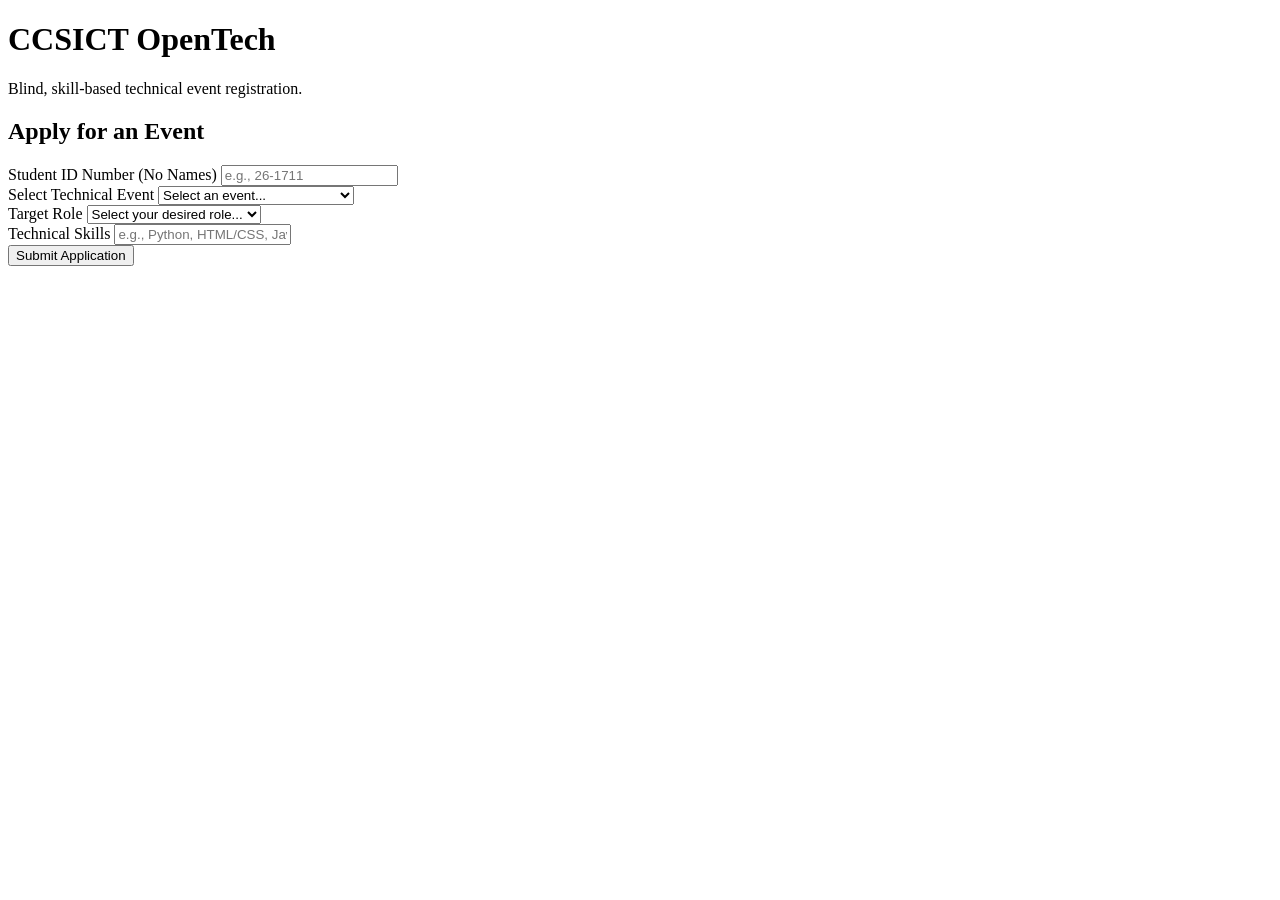
==== commit ffc41025: "Update index.html" ====
--- a/index.html
+++ b/index.html
@@ -1,454 +1,57 @@
 <!DOCTYPE html>
 <html lang="en">
 <head>
-<meta charset="UTF-8" />
-<meta name="viewport" content="width=device-width, initial-scale=1.0" />
-<title>CCSICT SafeTrack — Anonymous Reporting &amp; Support Portal</title>
-<meta name="description" content="Report a gender-related incident at CCSICT without giving your name. No login, no account." />
-<meta name="theme-color" content="#3B1D5A" />
-<link rel="icon" href="data:image/svg+xml,%3Csvg xmlns='http://www.w3.org/2000/svg' viewBox='0 0 32 32'%3E%3Crect width='32' height='32' rx='7' fill='%233B1D5A'/%3E%3Ccircle cx='16' cy='13' r='4.5' fill='%23fff'/%3E%3Cpath d='M13.6 16.5h4.8l1.4 8.5h-7.6z' fill='%23fff'/%3E%3C/svg%3E" />
-
-<link rel="preconnect" href="https://fonts.googleapis.com">
-<link rel="preconnect" href="https://fonts.gstatic.com" crossorigin>
-<link href="https://fonts.googleapis.com/css2?family=Atkinson+Hyperlegible:ital,wght@0,400;0,700;1,400&display=swap" rel="stylesheet">
-
-<link rel="stylesheet" href="styles.css" />
+    <meta charset="UTF-8">
+    <meta name="viewport" content="width=device-width, initial-scale=1.0">
+    <title>CCSICT OpenTech Portal</title>
+    <link rel="stylesheet" href="style.css">
 </head>
 <body>
-<a href="#main" class="skip-link">Skip to content</a>
+    <div class="container">
+        <header>
+            <h1>CCSICT OpenTech</h1>
+            <p>Blind, skill-based technical event registration.</p>
+        </header>
 
-<!-- PROTOTYPE CONTROLS -->
-<div class="proto-bar">
-  <div class="proto-inner">
-    <div class="proto-left">
-      <span class="proto-title">Prototype</span>
-      <label class="proto-field">
-        <span>View as</span>
-        <select id="roleSelect" class="sel sel-sm" onchange="requestRoleSwitch(this.value)">
-          <option value="student">Student (Anonymous)</option>
-          <option value="gad">GAD Coordinator</option>
-          <option value="admin">College Admin</option>
-        </select>
-      </label>
-      <span id="roleBadge" class="pill pill-violet">Student (Anonymous)</span>
+        <section class="form-section">
+            <h2>Apply for an Event</h2>
+            <form id="applicationForm">
+                <div class="form-group">
+                    <label for="student_id">Student ID Number (No Names)</label>
+                    <input type="text" id="student_id" name="student_id" placeholder="e.g., 26-1711" pattern="\d{2}-\d{4}" title="Format: YY-XXXX (e.g., 26-1711)" required>
+                </div>
+
+                <div class="form-group">
+                    <label for="event_name">Select Technical Event</label>
+                    <select id="event_name" name="event_name" required>
+                        <option value="" disabled selected>Select an event...</option>
+                        <option value="Annual CCSICT Hackathon">Annual CCSICT Hackathon</option>
+                        <option value="Java Coding Competition">Java Coding Competition</option>
+                        <option value="Web Development Challenge">Web Development Challenge</option>
+                    </select>
+                </div>
+
+                <div class="form-group">
+                    <label for="target_role">Target Role</label>
+                    <select id="target_role" name="target_role" required>
+                        <option value="" disabled selected>Select your desired role...</option>
+                        <option value="Lead Programmer">Lead Programmer</option>
+                        <option value="Database Architect">Database Architect</option>
+                        <option value="UI/UX Designer">UI/UX Designer</option>
+                        <option value="Documentation / QA">Documentation / QA</option>
+                    </select>
+                </div>
+
+                <div class="form-group">
+                    <label for="skills">Technical Skills</label>
+                    <input type="text" id="skills" name="skills" placeholder="e.g., Python, HTML/CSS, Java" required>
+                </div>
+
+                <button type="submit" id="submitBtn">Submit Application</button>
+            </form>
+            <div id="statusMessage" class="hidden"></div>
+        </section>
     </div>
-
-    <div class="proto-right">
-      <span id="syncStatus" class="sync" data-state="syncing" title="Shared database connection">
-        <span class="sync-dot"></span><span class="sync-label">Connecting…</span>
-      </span>
-      <label class="switch">
-        <input type="checkbox" id="defenseToggle" onchange="toggleDefenseNotes(this.checked)" />
-        <span class="switch-track"><span class="switch-dot"></span></span>
-        <span class="switch-label">Defense notes</span>
-      </label>
-      <button id="resetBtn" onclick="resetDemoData()" class="btn btn-xs btn-danger hidden">Reset all data</button>
-    </div>
-  </div>
-</div>
-
-<!-- HEADER -->
-<header class="topbar">
-  <div class="topbar-inner">
-    <button onclick="goRoleHome()" class="brand" aria-label="SafeTrack home">
-      <span class="brand-mark" aria-hidden="true">
-        <svg viewBox="0 0 32 32" width="34" height="34"><rect width="32" height="32" rx="7" fill="currentColor"/><circle cx="16" cy="13" r="4.5" fill="#fff"/><path d="M13.6 16.5h4.8l1.4 8.5h-7.6z" fill="#fff"/></svg>
-      </span>
-      <span class="brand-text">
-        <span class="brand-name">SafeTrack</span>
-        <span class="brand-sub">CCSICT Gender and Development Office</span>
-      </span>
-    </button>
-
-    <nav class="nav" aria-label="Main">
-      <button onclick="go('wf01')" id="tab-wf01" class="nav-tab">Home</button>
-      <button onclick="go('wf02')" id="tab-report" class="nav-tab">Make a report</button>
-      <button onclick="go('wf04')" id="tab-wf04" class="nav-tab">My report</button>
-      <button onclick="go('wf05')" id="tab-wf05" class="nav-tab hidden">Staff dashboard</button>
-    </nav>
-  </div>
-</header>
-
-<main class="shell" id="main" tabindex="-1">
-
-  <!-- WF01 · HOME -->
-  <section id="view-wf01" class="view hidden">
-    <div class="hero">
-      <div class="hero-inner">
-        <div class="hero-copy">
-          <h1 class="hero-title">Report a gender-related incident without giving your name.</h1>
-          <p class="hero-lede">
-            An uncomfortable joke, being kept off the keyboard in a lab group, being left out of
-            a study group — if it made the classroom feel unequal, the CCSICT GAD Committee wants
-            to know. There is no login and no form asks who you are.
-          </p>
-          <div class="hero-actions">
-            <button onclick="go('wf02')" class="btn btn-light">Make a report</button>
-            <button onclick="const i=document.getElementById('wf01LookupInput');i.scrollIntoView({behavior:'smooth',block:'center'});i.focus({preventScroll:true});" class="btn btn-outline-light">Check a report I already made</button>
-          </div>
-        </div>
-
-        <figure class="stub" aria-label="Example of the report code you receive">
-          <div class="stub-top">
-            <span>Your report code</span>
-            <span class="stub-tag">Example</span>
-          </div>
-          <p class="stub-code">SAFE-4821</p>
-          <div class="stub-perf" aria-hidden="true"></div>
-          <figcaption class="stub-foot">
-            You get a code like this after you submit. It is the only link between you and your
-            report — no name, no email, no student number. Keep it somewhere private.
-          </figcaption>
-        </figure>
-      </div>
-    </div>
-
-    <section class="section">
-      <h2 class="section-title">How your anonymity is protected</h2>
-      <div class="facts">
-        <div class="fact">
-          <h3>Nothing identifies you</h3>
-          <p>We never ask for your name, student number, or email, and there is no account to sign in to. This prototype does not log IP addresses.</p>
-        </div>
-        <div class="fact">
-          <h3>Photo details are removed</h3>
-          <p>Screenshots and attachments are cleaned of GPS location, device model, and capture time before they are stored.</p>
-        </div>
-        <div class="fact">
-          <h3>Only your code opens the case</h3>
-          <p>Your <span class="code-chip">SAFE-XXXX</span> code is the only way to see the case status and message the committee. Whoever holds it can read it, so keep it private.</p>
-        </div>
-      </div>
-    </section>
-
-    <section class="section lookup-section">
-      <div class="lookup-copy">
-        <h2 class="section-title">Check a report you made</h2>
-        <p class="muted">Enter the code you received when you submitted. You can type just the four digits.</p>
-      </div>
-      <div class="lookup-form">
-        <div class="lookup-row">
-          <input id="wf01LookupInput" type="text" placeholder="SAFE-0000" class="input input-code" aria-label="Report code"
-            autocomplete="off" autocapitalize="characters" spellcheck="false"
-            onkeydown="if(event.key==='Enter'){lookupFrom('wf01LookupInput', document.getElementById('wf01LookupBtn'));}" />
-          <button id="wf01LookupBtn" onclick="lookupFrom('wf01LookupInput', this)" class="btn btn-primary">Open report</button>
-        </div>
-        <p class="hint">Codes can't be recovered if lost. If you no longer have yours, you can always make a new report.</p>
-      </div>
-    </section>
-
-    <aside class="defense-note">
-      <p>Defense note: entry and privacy guarantee (WF01)</p>
-      <p>This screen operationalises the anonymity principle of RA 11313 (Safe Spaces Act) and the Data Privacy Act of 2012 (RA 10173): the system collects the <em>minimum</em> necessary personal data — in fact, none. Identity is replaced by a bearer-token-style case code, so the burden of confidentiality is structural rather than merely procedural.</p>
-    </aside>
-  </section>
-
-  <!-- WF02 · STEP 1 -->
-  <section id="view-wf02" class="view hidden">
-    <div class="form-page">
-      <div class="steps" aria-label="Progress">
-        <span class="steps-text">Step 1 of 2</span>
-        <span class="steps-bar"><span style="width:50%"></span></span>
-      </div>
-      <h1 class="page-title">What happened?</h1>
-      <p class="page-lede">Start with the basics. None of these answers can identify you.</p>
-
-      <div class="panel form-stack">
-        <div class="field">
-          <label class="field-label" for="w2Category">Type of incident <span class="req" aria-hidden="true">*</span></label>
-          <select id="w2Category" class="sel" onchange="clearFlag('w2Category')">
-            <option value="">Choose one…</option>
-            <option value="Gender Microaggression / Teasing">Gender microaggression or inappropriate teasing</option>
-            <option value="Task Stereotyping (Lab/Projects)">Task stereotyping in labs or projects (e.g., kept from programming tasks)</option>
-            <option value="Verbal Harassment / Slurs">Verbal harassment or disrespectful remarks</option>
-            <option value="Exclusion from Activities">Exclusion from recitations, study groups, or activities</option>
-            <option value="Other Equity Concern">Other unfair or biased treatment</option>
-          </select>
-        </div>
-
-        <fieldset class="field">
-          <legend class="field-label">Did it seem intentional? <span class="req" aria-hidden="true">*</span></legend>
-          <p class="field-note">This isn't about blame. It tells the committee whether a workshop or a formal response is the better fit.</p>
-          <div class="pick-grid" id="intentGrid" role="radiogroup" aria-label="Perceived intent" onchange="clearFlag('intentGrid')">
-            <label class="pick">
-              <input type="radio" name="w2Intent" value="Unaware" />
-              <span class="pick-text">
-                <strong>They probably didn't realise</strong>
-                <small>It seemed unintentional, from a lack of awareness</small>
-              </span>
-            </label>
-            <label class="pick">
-              <input type="radio" name="w2Intent" value="Intentional" />
-              <span class="pick-text">
-                <strong>It seemed deliberate</strong>
-                <small>Targeted, or repeated on purpose</small>
-              </span>
-            </label>
-            <label class="pick">
-              <input type="radio" name="w2Intent" value="Unsure" />
-              <span class="pick-text">
-                <strong>I'm not sure</strong>
-                <small>Hard to tell from where I was</small>
-              </span>
-            </label>
-          </div>
-        </fieldset>
-
-        <div class="grid-2">
-          <div class="field">
-            <label class="field-label" for="w2Cohort">Your program</label>
-            <select id="w2Cohort" class="sel">
-              <option value="BSIS">BS Information Systems (BSIS)</option>
-              <option value="BSIT">BS Information Technology (BSIT)</option>
-              <option value="BSCS">BS Computer Science (BSCS)</option>
-              <option value="BSDSA">BS Data Science and Analytics (BSDSA)</option>
-              <option value="BLIS">Bachelor of Library and Information Science (BLIS)</option>
-            </select>
-          </div>
-          <div class="field">
-            <label class="field-label" for="w2Location">Where did it happen?</label>
-            <select id="w2Location" class="sel">
-              <optgroup label="Classrooms">
-                <option value="Room 1">Room 1</option>
-                <option value="Room 2">Room 2</option>
-                <option value="Room 3">Room 3</option>
-                <option value="Room 4">Room 4</option>
-                <option value="Room 5">Room 5</option>
-                <option value="Room 6">Room 6</option>
-              </optgroup>
-              <optgroup label="Centrum Laboratories">
-                <option value="Centrum Lab 1">Centrum Lab 1</option>
-                <option value="Centrum Lab 2">Centrum Lab 2</option>
-                <option value="Centrum Lab 3">Centrum Lab 3</option>
-                <option value="Centrum Lab 4">Centrum Lab 4</option>
-              </optgroup>
-              <optgroup label="CSS Laboratory">
-                <option value="CSS Lab 1">CSS Lab 1</option>
-              </optgroup>
-              <optgroup label="IT Laboratories">
-                <option value="IT Lab 1">IT Lab 1</option>
-                <option value="IT Lab 2">IT Lab 2</option>
-              </optgroup>
-            </select>
-          </div>
-        </div>
-      </div>
-
-      <div class="form-actions">
-        <button onclick="gotoStep2()" class="btn btn-primary">Continue</button>
-        <button onclick="go('wf01')" class="btn btn-text">Cancel</button>
-      </div>
-
-      <aside class="defense-note">
-        <p>Defense note: perceived intent capture (WF02)</p>
-        <p>The "perceived intent" field separates <em>awareness deficits</em> from <em>hostility</em>. GAD literature distinguishes between unconscious gender bias (which is best addressed through sensitivity training and curriculum redesign) and intentional harassment (which requires disciplinary escalation). Capturing the reporter's perception lets the committee route cases correctly while feeding the Unawareness Index in WF05.</p>
-      </aside>
-    </div>
-  </section>
-
-  <!-- WF03 · STEP 2 -->
-  <section id="view-wf03" class="view hidden">
-    <div class="form-page">
-      <div class="steps" aria-label="Progress">
-        <span class="steps-text">Step 2 of 2</span>
-        <span class="steps-bar"><span style="width:100%"></span></span>
-      </div>
-      <h1 class="page-title">Describe it in your own words</h1>
-      <p class="page-lede">Share as much or as little as you're comfortable with.</p>
-
-      <div class="panel form-stack">
-        <div class="field">
-          <label class="field-label" for="w3Desc">What happened? <span class="req" aria-hidden="true">*</span></label>
-          <textarea id="w3Desc" rows="7" oninput="onDescInput(this)"
-            placeholder="What was said or done, and how it affected you."></textarea>
-          <div class="field-foot">
-            <span>Leave out your own name and student number.</span>
-            <span id="w3Count">0 characters</span>
-          </div>
-        </div>
-
-        <div class="field">
-          <label class="field-label" for="w3File">Screenshot or attachment <span class="optional">(optional)</span></label>
-          <p class="field-note">Location and device details are removed before the file is stored.</p>
-          <input id="w3File" type="file" class="file-input" onchange="handleFileChosen(event)" />
-          <div id="exifStatus" class="strip-ok hidden"></div>
-        </div>
-
-        <div class="note-box">
-          By submitting, you confirm this report is made in good faith. You'll get a private
-          <span class="code-chip">SAFE-XXXX</span> code on the next screen. Save it — it's the only way back into this report.
-        </div>
-      </div>
-
-      <div class="form-actions">
-        <button id="submitBtn" onclick="submitReport()" class="btn btn-primary">Submit report</button>
-        <button onclick="go('wf02')" class="btn btn-text">Back</button>
-      </div>
-
-      <aside class="defense-note">
-        <p>Defense note: metadata stripping (WF03)</p>
-        <p>EXIF data in photos can contain GPS coordinates, device serial numbers, and timestamps — all of which can de-anonymise a reporter. The prototype simulates stripping these fields before storage, demonstrating <em>privacy by design</em> as required by RA 10173 §20 (security measures for personal data).</p>
-      </aside>
-    </div>
-  </section>
-
-  <!-- WF04 · REPORT / CASE -->
-  <section id="view-wf04" class="view hidden">
-    <div id="wf04Body" class="case-page"></div>
-    <aside class="defense-note case-page">
-      <p>Defense note: two-way anonymous chat (WF04)</p>
-      <p>The chat channel preserves the reporter's anonymity while enabling a restorative, dialogue-based resolution rather than a purely punitive one. Because the case code is a bearer token, the student controls disclosure — this mirrors survivor-centred practice in gender-based violence response protocols.</p>
-    </aside>
-  </section>
-
-  <!-- WF05 · STAFF -->
-  <section id="view-wf05" class="view hidden">
-    <div id="wf05Denied" class="panel state hidden">
-      <div class="state-icon" aria-hidden="true">!</div>
-      <h2>Staff only</h2>
-      <p>The dashboard is for GAD Coordinators and the College Admin. Students can make a report and follow it under <strong>My report</strong>.</p>
-      <button onclick="go('wf01')" class="btn btn-secondary btn-xs">Back to home</button>
-    </div>
-
-    <div id="wf05Content" class="dash">
-      <div class="dash-head">
-        <div>
-          <h1 class="page-title">Staff dashboard</h1>
-          <p id="wf05RoleNote" class="page-lede"></p>
-        </div>
-        <div class="dash-actions">
-          <button onclick="refreshData(true)" class="btn btn-secondary btn-xs">Refresh</button>
-          <button id="importCsvBtn" onclick="document.getElementById('csvFileInput').click()" class="btn btn-secondary btn-xs">Import CSV</button>
-          <button id="exportCsvBtn" onclick="handleExport()" class="btn btn-primary btn-xs">Export Full Triage CSV</button>
-          <input id="csvFileInput" type="file" accept=".csv" class="hidden" onchange="onCsvFileChosen(event)" />
-        </div>
-      </div>
-
-      <div id="adminPrivacyShield" class="shield hidden">
-        <div class="shield-icon" aria-hidden="true">
-          <svg viewBox="0 0 24 24" width="22" height="22" fill="none" stroke="currentColor" stroke-width="2" stroke-linecap="round" stroke-linejoin="round"><rect x="4" y="11" width="16" height="10" rx="2"/><path d="M8 11V7a4 4 0 0 1 8 0v4"/></svg>
-        </div>
-        <div>
-          <h3>Individual cases are hidden for this role</h3>
-          <p>The College Admin sees totals only. Case records, the case board, and the triage table are hidden so anonymous reporters can't be identified.</p>
-        </div>
-      </div>
-
-      <div class="kpi-strip" id="kpiGrid"></div>
-
-      <div class="dash-grid">
-        <section class="panel">
-          <div class="panel-head">
-            <div>
-              <h2 class="panel-title">Unawareness Index by category</h2>
-              <p class="panel-sub">Share of reports where the behavior seemed unintentional. Higher means awareness training is likely the right response.</p>
-            </div>
-            <span id="unawareSummary" class="summary-figure">0%</span>
-          </div>
-          <div id="unawareBars" class="bars"></div>
-        </section>
-
-        <section class="panel">
-          <div class="panel-head">
-            <div>
-              <h2 class="panel-title">Reports by program</h2>
-              <p class="panel-sub">Programs with fewer than 5 reports are hidden so no one can be singled out.</p>
-            </div>
-          </div>
-          <div class="tbl-wrap">
-            <table class="tbl">
-              <thead>
-                <tr>
-                  <th>Program</th><th class="num">Reports</th><th class="num">Unaware</th><th class="num">Resolved</th><th class="num">Unaware rate</th>
-                </tr>
-              </thead>
-              <tbody id="cohortTableBody"></tbody>
-            </table>
-          </div>
-        </section>
-      </div>
-
-      <section id="wf05KanbanSection" class="panel">
-        <div class="panel-head">
-          <div>
-            <h2 class="panel-title">Case board</h2>
-            <p class="panel-sub">Move each case along as it is reviewed and resolved.</p>
-          </div>
-        </div>
-        <div class="kanban" id="kanbanBoard"></div>
-      </section>
-
-      <section id="wf05TableSection" class="panel">
-        <div class="panel-head">
-          <div>
-            <h2 class="panel-title">All cases</h2>
-            <p class="panel-sub"><span id="logCount">0</span> logged in total.</p>
-          </div>
-        </div>
-        <div class="toolbar">
-          <input id="triageSearch" type="search" class="input input-sm" placeholder="Search by code, program, category, or narrative"
-            aria-label="Search cases" autocomplete="off" oninput="setTriageFilter('q', this.value)" />
-          <select id="triageStatus" class="sel sel-filter" aria-label="Filter by status" onchange="setTriageFilter('status', this.value)">
-            <option value="">All statuses</option>
-            <option value="New">New</option>
-            <option value="In Review">In Review</option>
-            <option value="Resolved">Resolved</option>
-          </select>
-          <span id="triageShown" class="toolbar-count"></span>
-        </div>
-        <div class="tbl-wrap">
-          <table class="tbl tbl-cases">
-            <thead>
-              <tr>
-                <th>Code</th><th>Filed</th><th>Program</th><th>Category</th>
-                <th>Intent</th><th>Status</th><th class="num">Messages</th><th><span class="sr-only">Open</span></th>
-              </tr>
-            </thead>
-            <tbody id="triageTableBody"></tbody>
-          </table>
-        </div>
-      </section>
-
-      <aside class="defense-note">
-        <p>Defense note: statistical disclosure control (WF05)</p>
-        <p>Small-cell suppression (the <span class="mono">&lt; 5</span> rule) is a standard statistical disclosure control technique: reporting counts of 1–4 in a small cohort makes individual reporters trivially re-identifiable by process of elimination. Combined with role-based aggregation for the College Admin, this implements the <em>purpose limitation</em> and <em>data minimisation</em> principles of RA 10173.</p>
-      </aside>
-    </div>
-  </section>
-
-</main>
-
-<footer class="footer">
-  <div class="footer-inner">
-    <details class="policy">
-      <summary>Your rights under the Safe Spaces Act (RA 11313)</summary>
-      <div class="policy-body">
-        <p>Under Republic Act No. 11313 (Safe Spaces Act) and institutional GAD policies, all students are entitled to a classroom and laboratory free of gender-based sexual harassment, derogatory remarks, and systemic exclusion.</p>
-        <p>The CCSICT GAD Committee uses logged reports to identify recurring biases in laboratory groupings, facilitate faculty sensitivity workshops, and ensure non-punitive, restorative resolutions.</p>
-      </div>
-    </details>
-    <p class="footer-meta">SafeTrack is a prototype by the CCSICT Gender and Development Office. If you are in immediate danger, contact campus security or call 911.</p>
-  </div>
-</footer>
-
-<!-- STAFF ACCESS MODAL -->
-<div id="authModal" class="modal hidden">
-  <div class="modal-card" role="dialog" aria-modal="true" aria-labelledby="authModalTitle" aria-describedby="authModalSubtitle">
-    <div>
-      <h3 class="modal-title" id="authModalTitle">Staff sign-in</h3>
-      <p id="authModalSubtitle" class="modal-sub">Enter the password to continue.</p>
-    </div>
-    <input id="authPasswordInput" type="password" autocomplete="off" placeholder="Password" aria-label="Password"
-      class="input"
-      onkeydown="if(event.key==='Enter'){submitPassword();} if(event.key==='Escape'){cancelPassword();}" />
-    <p id="authError" class="modal-error hidden" role="alert"></p>
-    <div class="modal-actions">
-      <button onclick="cancelPassword()" class="btn btn-text">Cancel</button>
-      <button onclick="submitPassword()" class="btn btn-primary">Sign in</button>
-    </div>
-  </div>
-</div>
-
-<script src="app.js" defer></script>
+    <script src="script.js"></script>
 </body>
 </html>
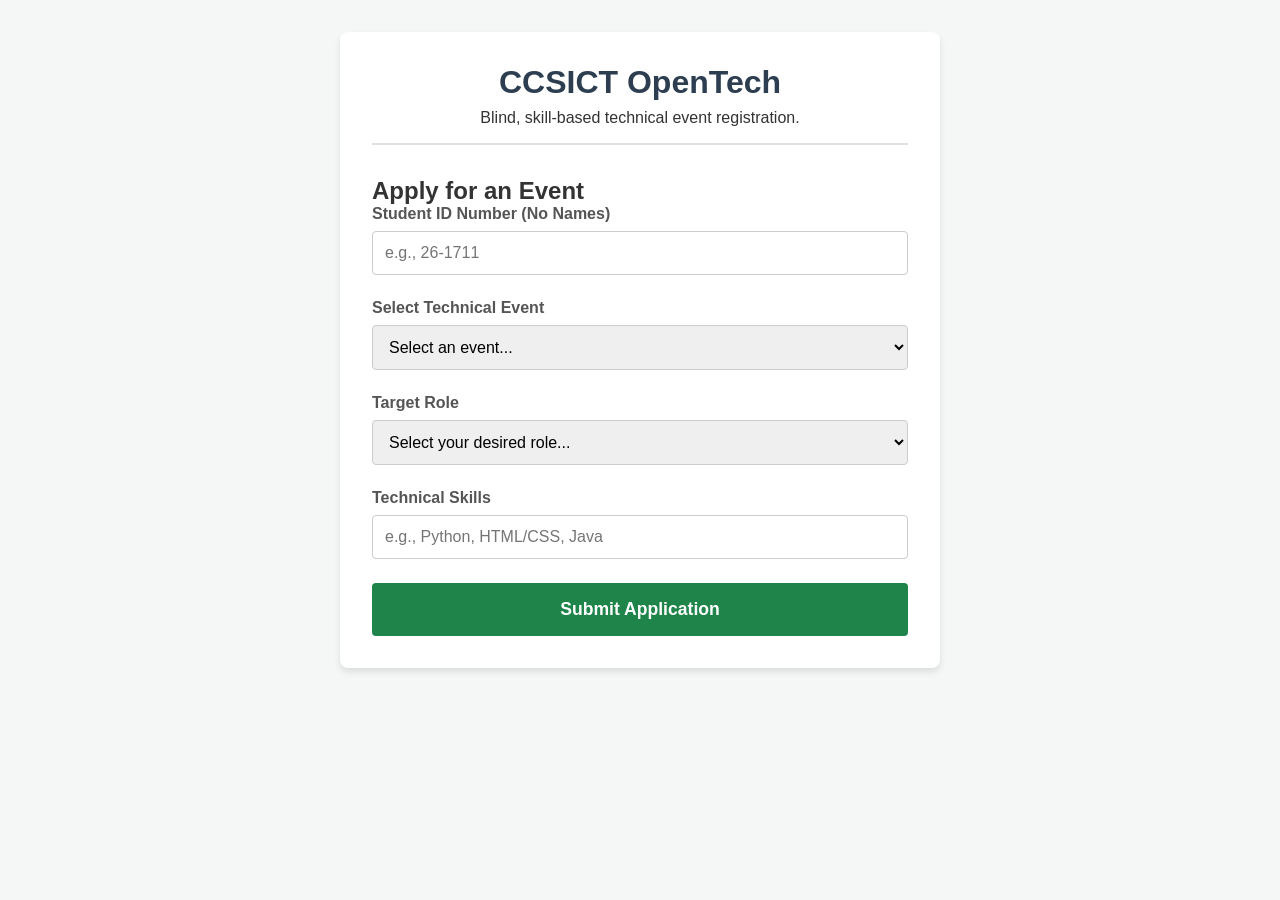
==== commit 5b970695: "Add files via upload" ====
--- a/index.html
+++ b/index.html
@@ -49,9 +49,9 @@
 
                 <button type="submit" id="submitBtn">Submit Application</button>
             </form>
-            <div id="statusMessage" class="hidden"></div>
+            <div id="statusMessage" class="hidden" role="status" aria-live="polite"></div>
         </section>
     </div>
-    <script src="script.js"></script>
+    <script src="app.js"></script>
 </body>
 </html>
--- a/style.css
+++ b/style.css
@@ -0,0 +1,98 @@
+* {
+    box-sizing: border-box;
+    margin: 0;
+    padding: 0;
+    font-family: 'Segoe UI', Tahoma, Geneva, Verdana, sans-serif;
+}
+
+body {
+    background-color: #f4f7f6;
+    color: #333;
+    padding: 2rem;
+}
+
+.container {
+    max-width: 600px;
+    margin: 0 auto;
+    background: #ffffff;
+    padding: 2rem;
+    border-radius: 8px;
+    box-shadow: 0 4px 6px rgba(0,0,0,0.1);
+}
+
+header {
+    text-align: center;
+    margin-bottom: 2rem;
+    border-bottom: 2px solid #e0e0e0;
+    padding-bottom: 1rem;
+}
+
+header h1 {
+    color: #2c3e50;
+    margin-bottom: 0.5rem;
+}
+
+.form-group {
+    margin-bottom: 1.5rem;
+}
+
+label {
+    display: block;
+    margin-bottom: 0.5rem;
+    font-weight: 600;
+    color: #555;
+}
+
+input[type="text"], select {
+    width: 100%;
+    padding: 0.75rem;
+    border: 1px solid #ccc;
+    border-radius: 4px;
+    font-size: 1rem;
+}
+
+button {
+    width: 100%;
+    padding: 1rem;
+    background-color: #1e8449;
+    color: white;
+    border: none;
+    border-radius: 4px;
+    font-size: 1.1rem;
+    font-weight: bold;
+    cursor: pointer;
+    transition: background-color 0.3s ease;
+}
+
+button:hover {
+    background-color: #196f3d;
+}
+
+button:disabled {
+    background-color: #95a5a6;
+    cursor: not-allowed;
+}
+
+#statusMessage {
+    margin-top: 1.5rem;
+    padding: 1rem;
+    border-radius: 4px;
+    text-align: center;
+    font-weight: bold;
+}
+
+.hidden {
+    display: none;
+}
+
+.success {
+    background-color: #d4edda;
+    color: #155724;
+    border: 1px solid #c3e6cb;
+}
+
+.error {
+    background-color: #f8d7da;
+    color: #721c24;
+    border: 1px solid #f5c6cb;
+}
